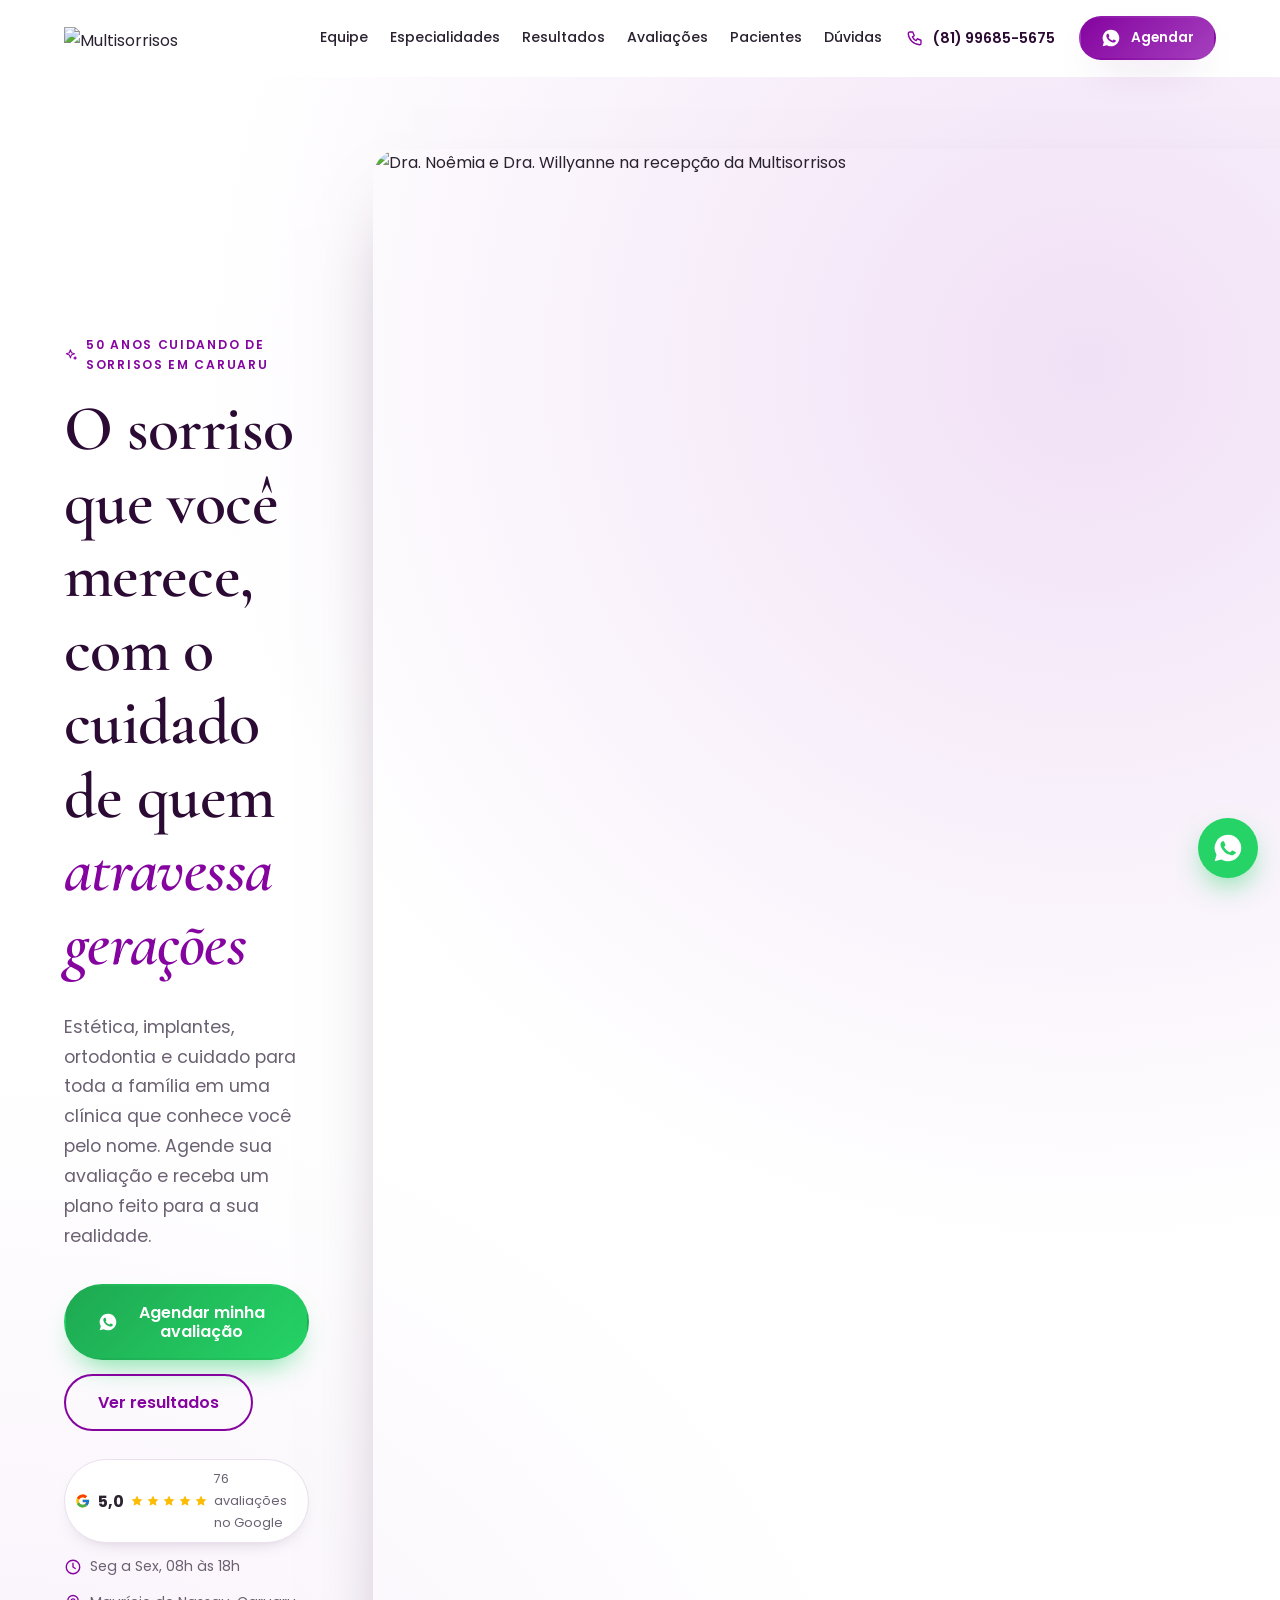
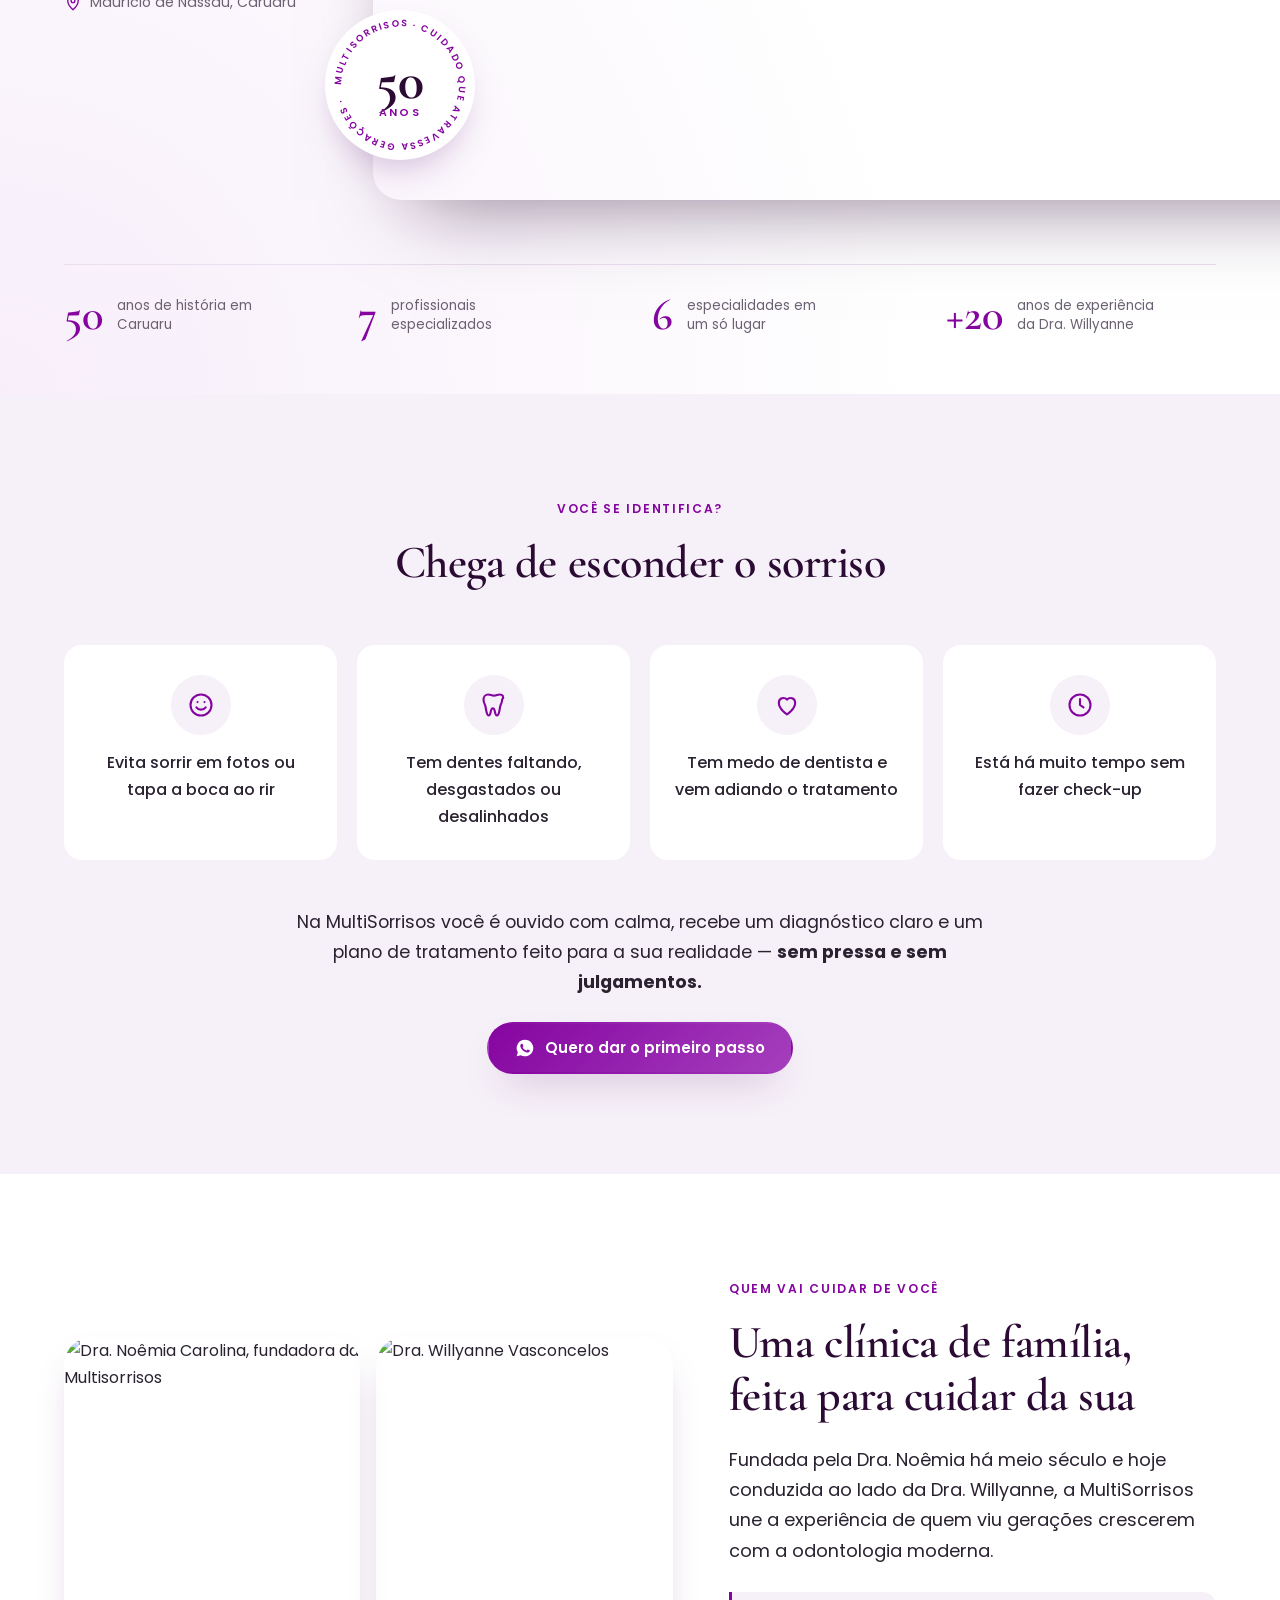
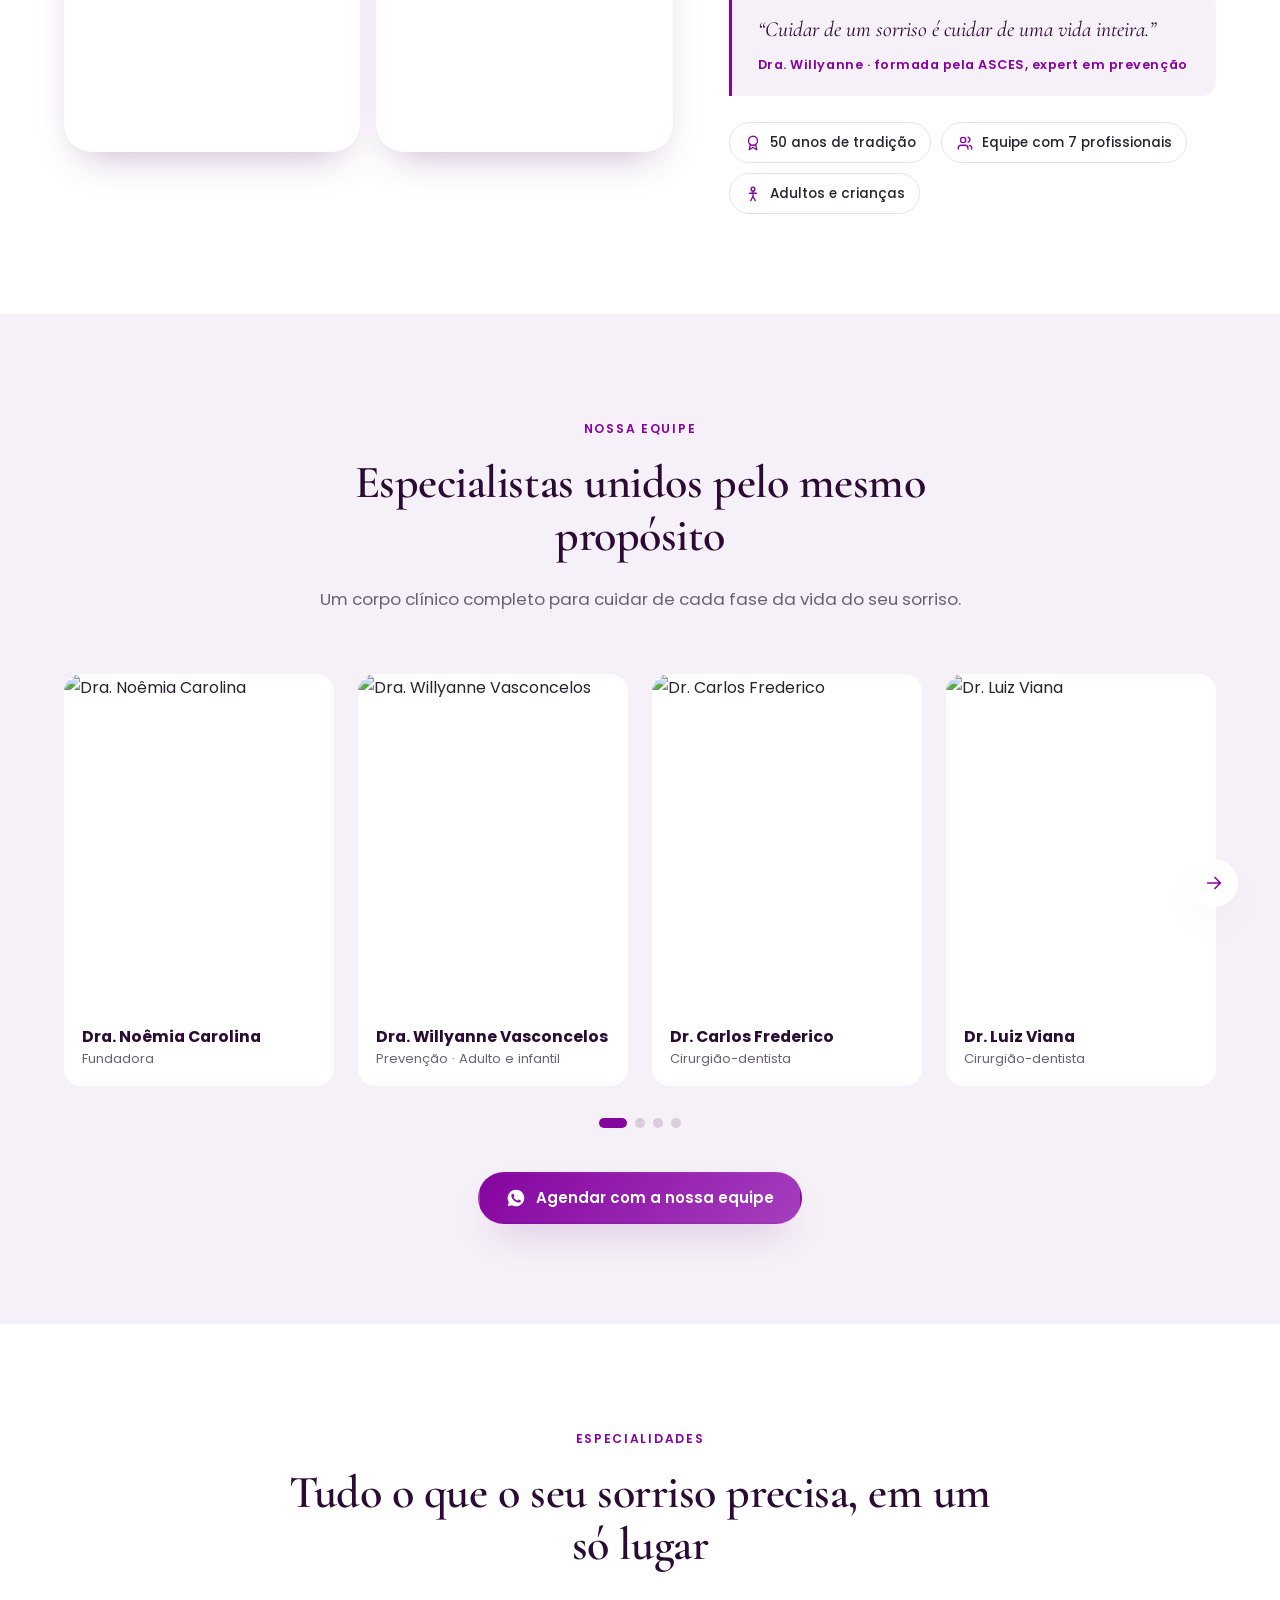
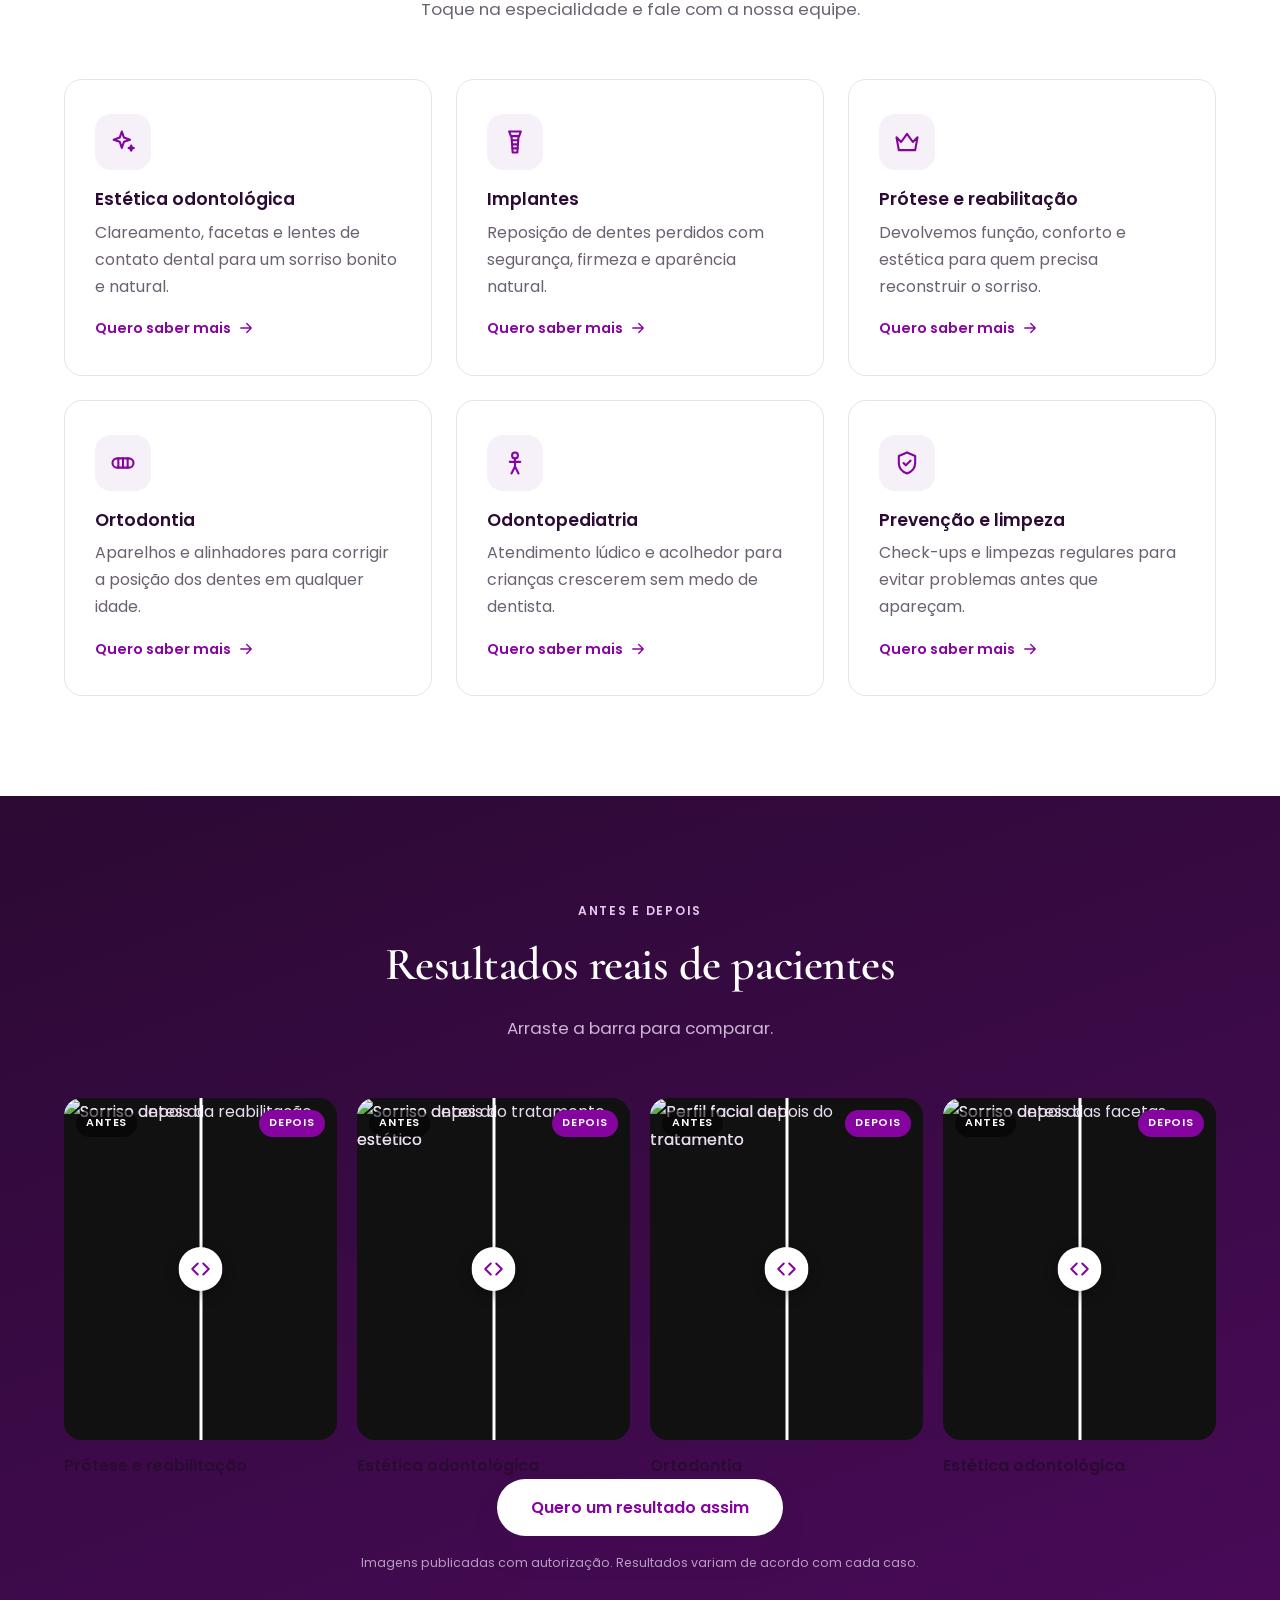
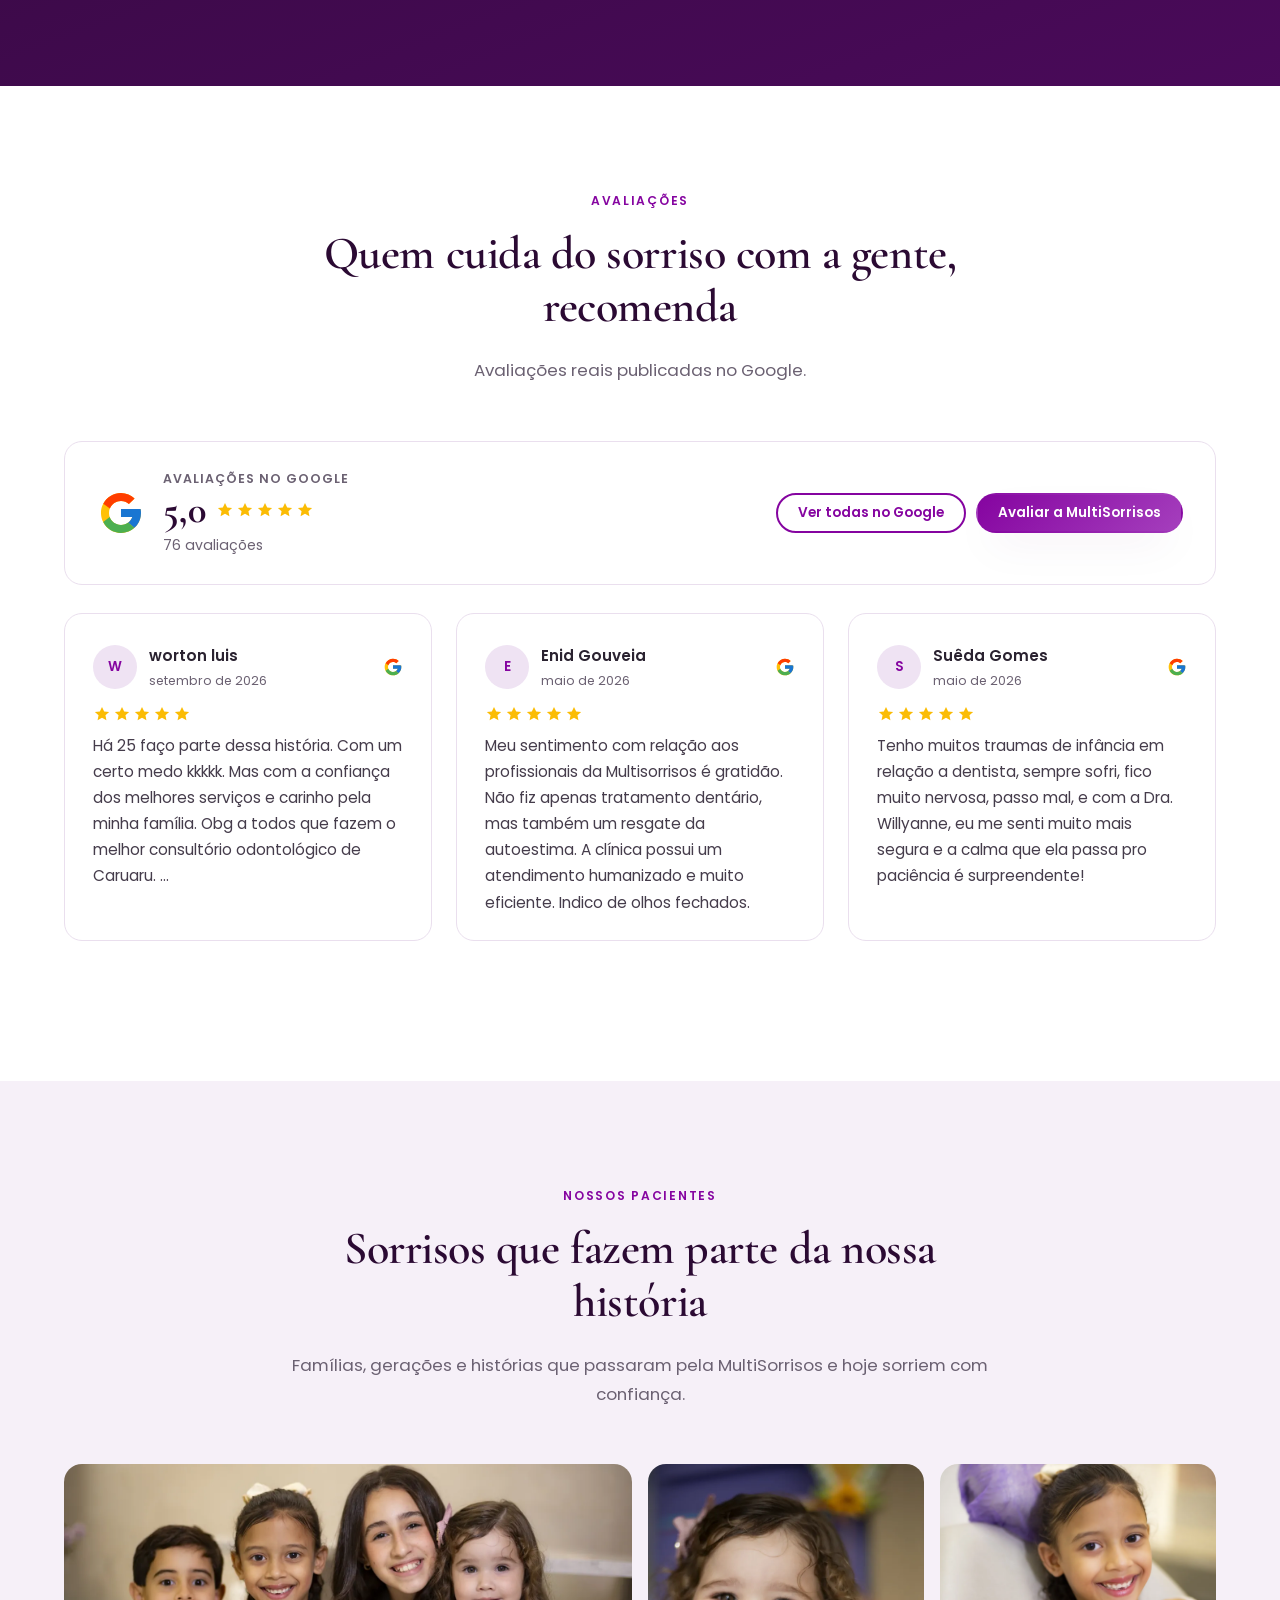
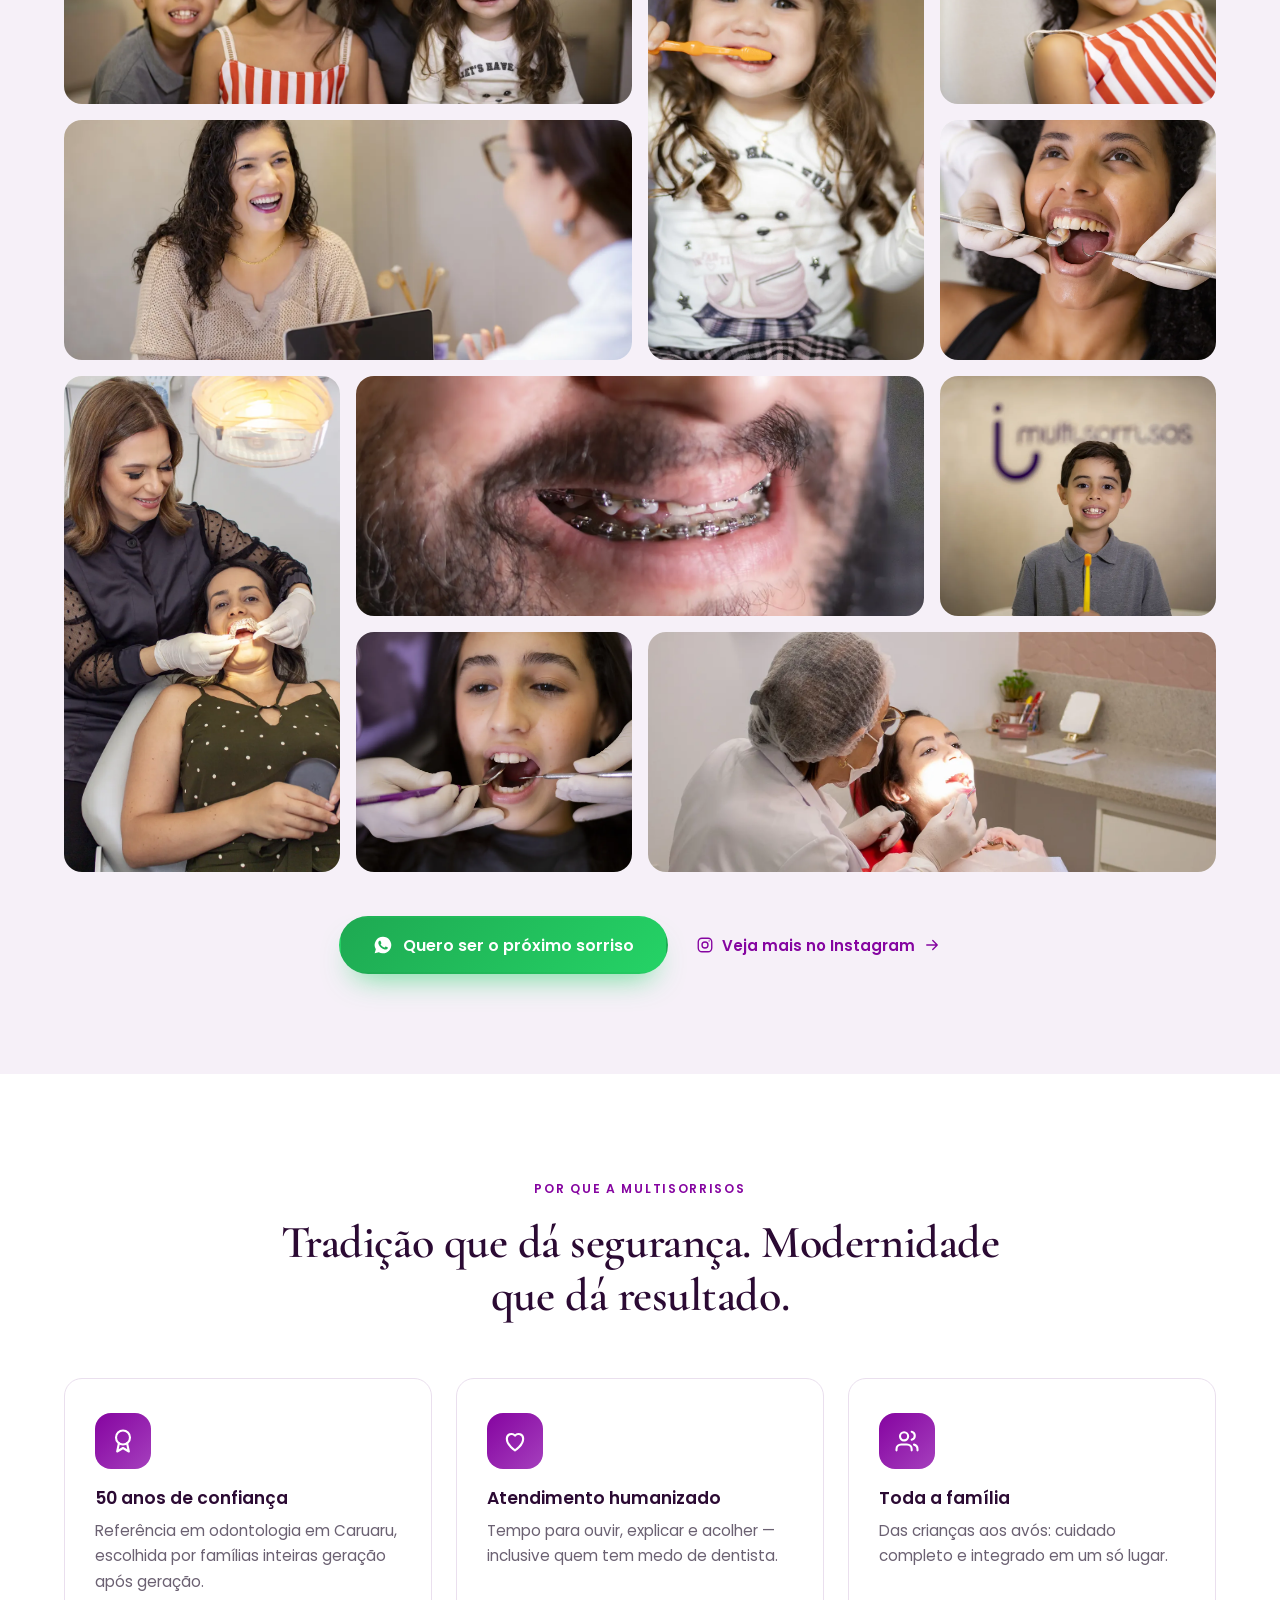
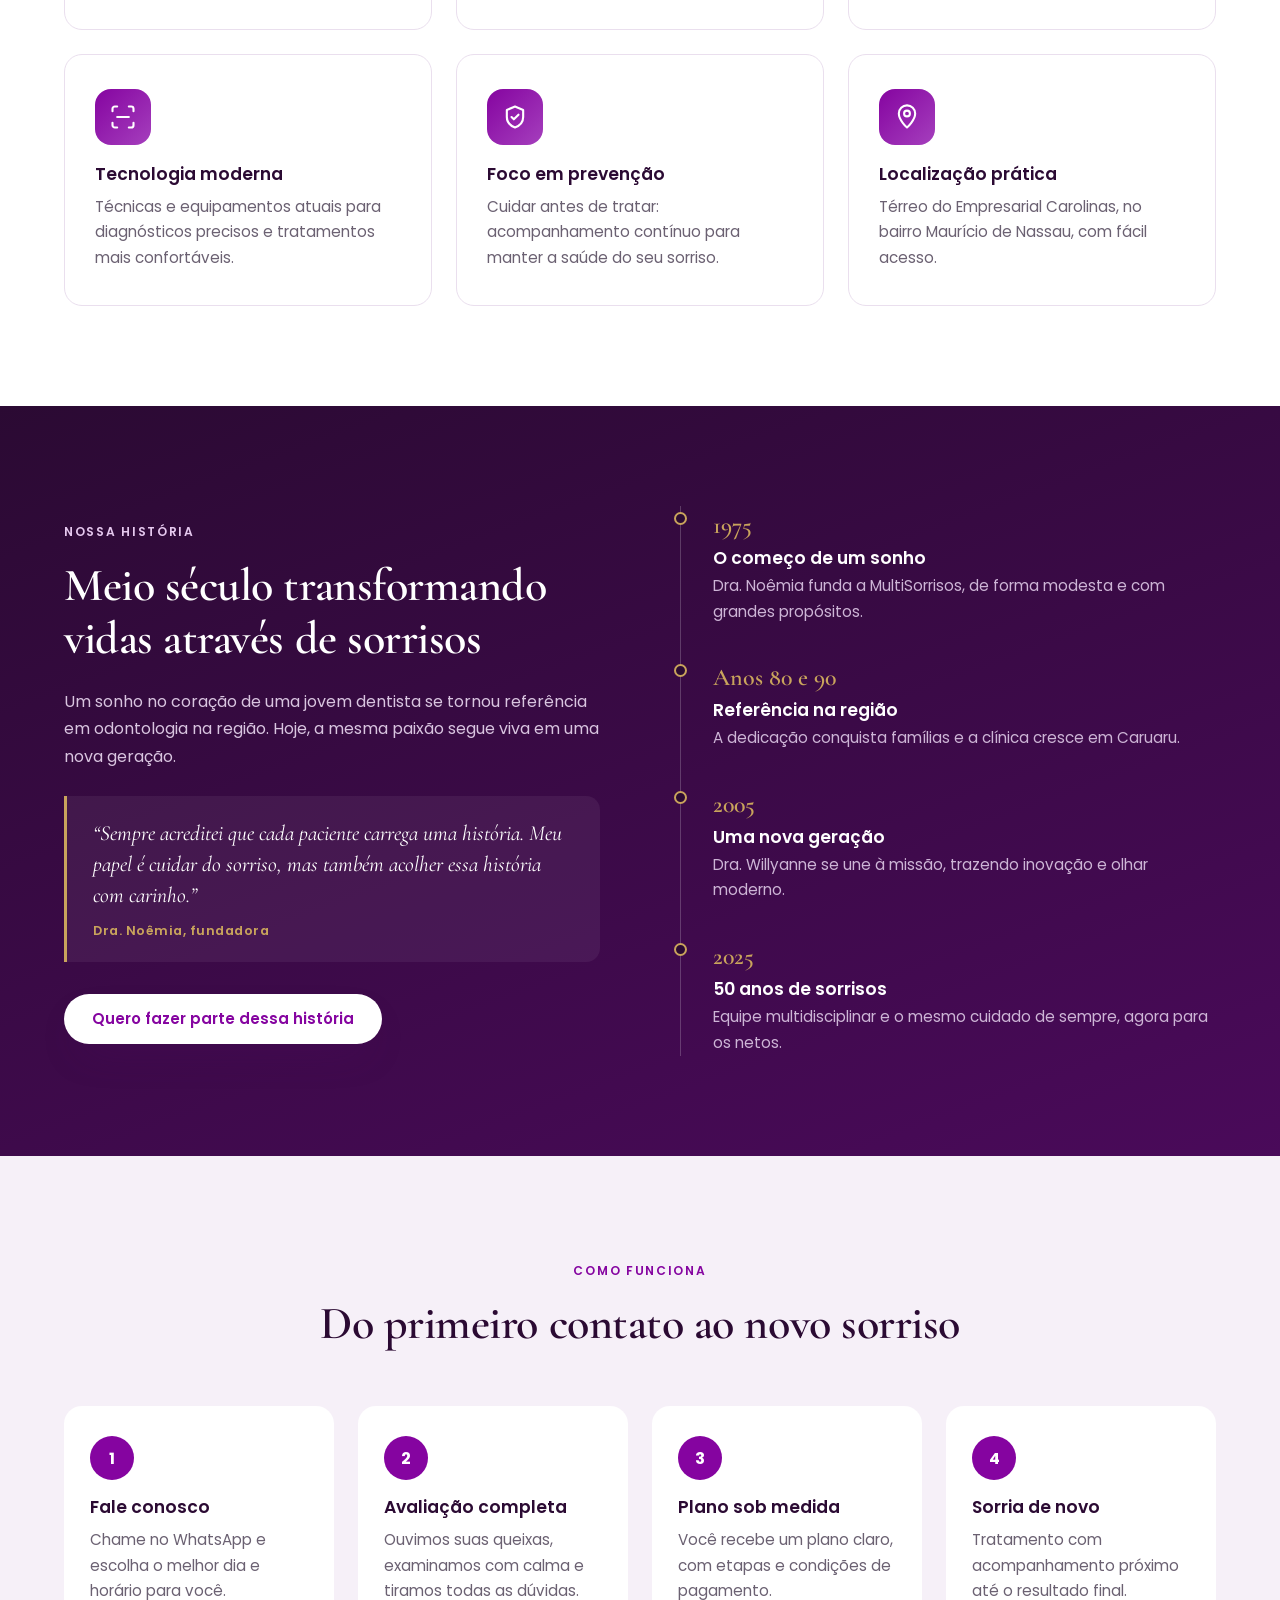
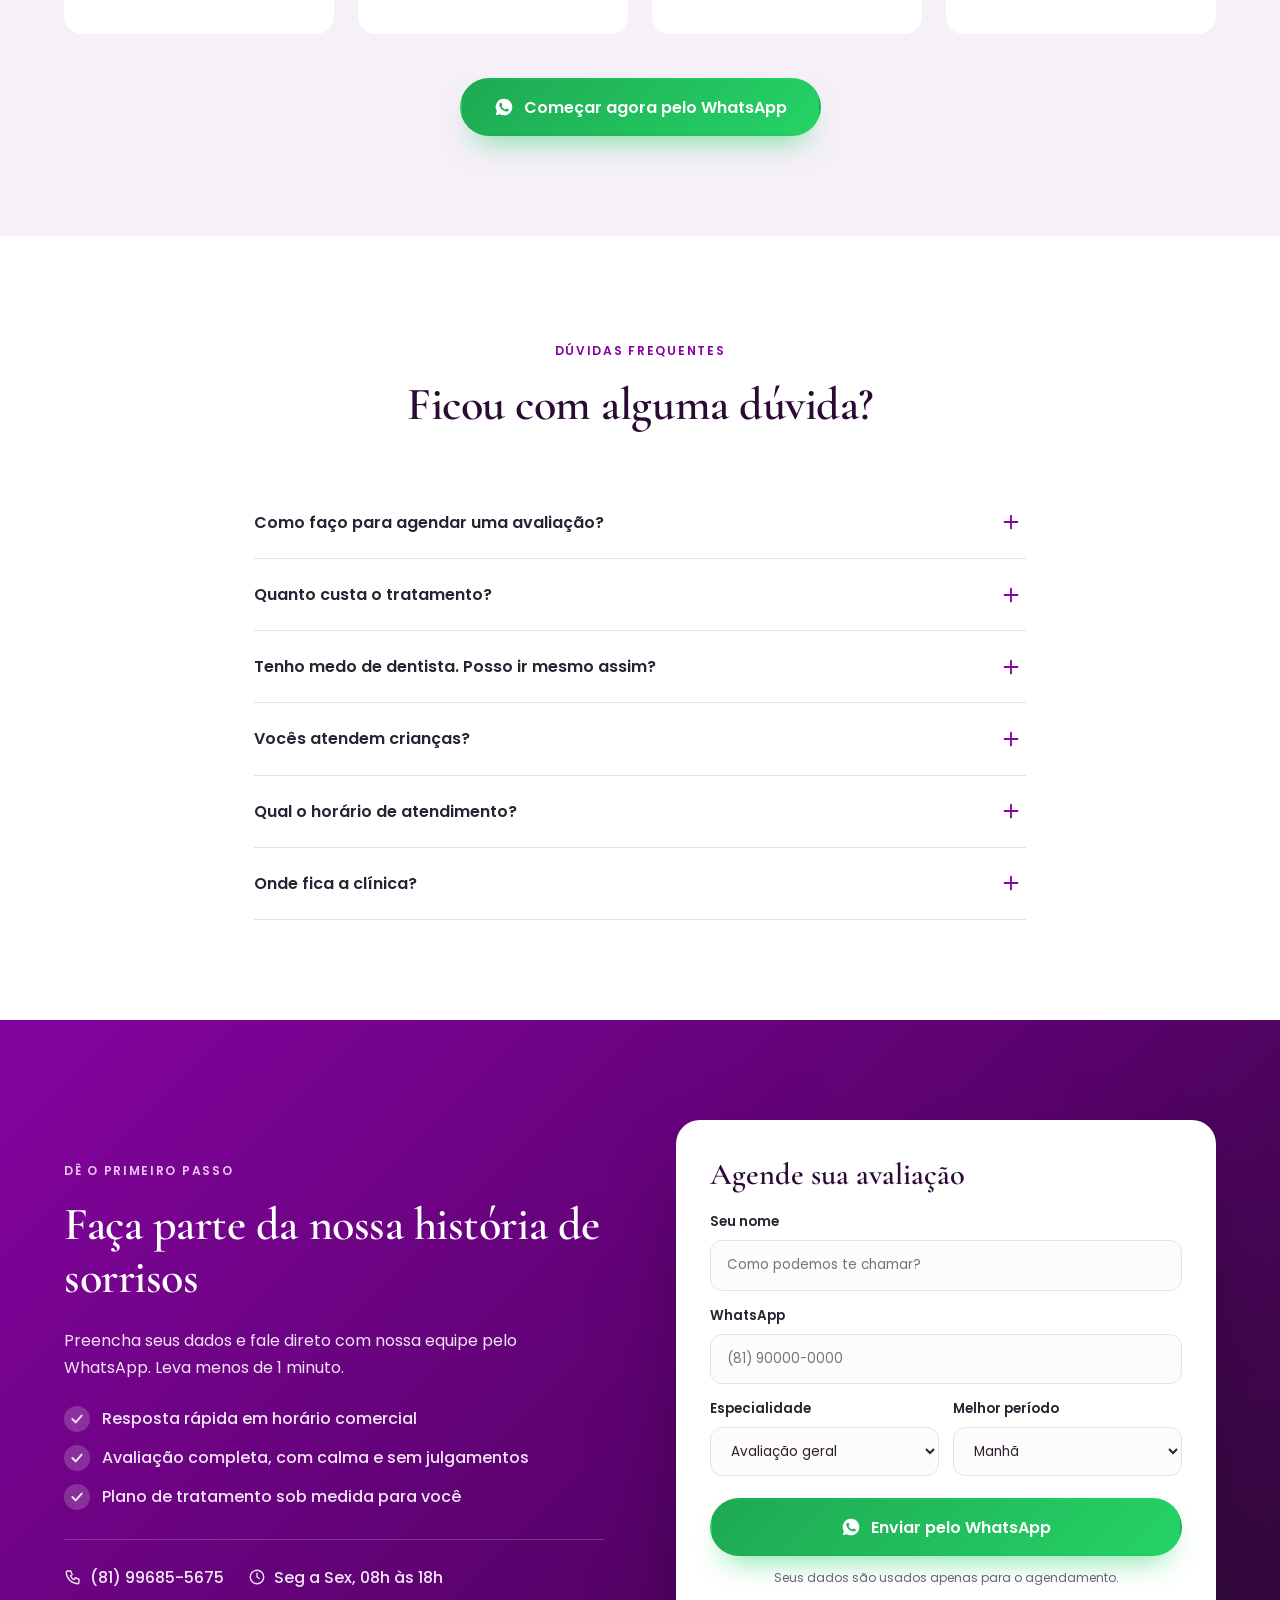
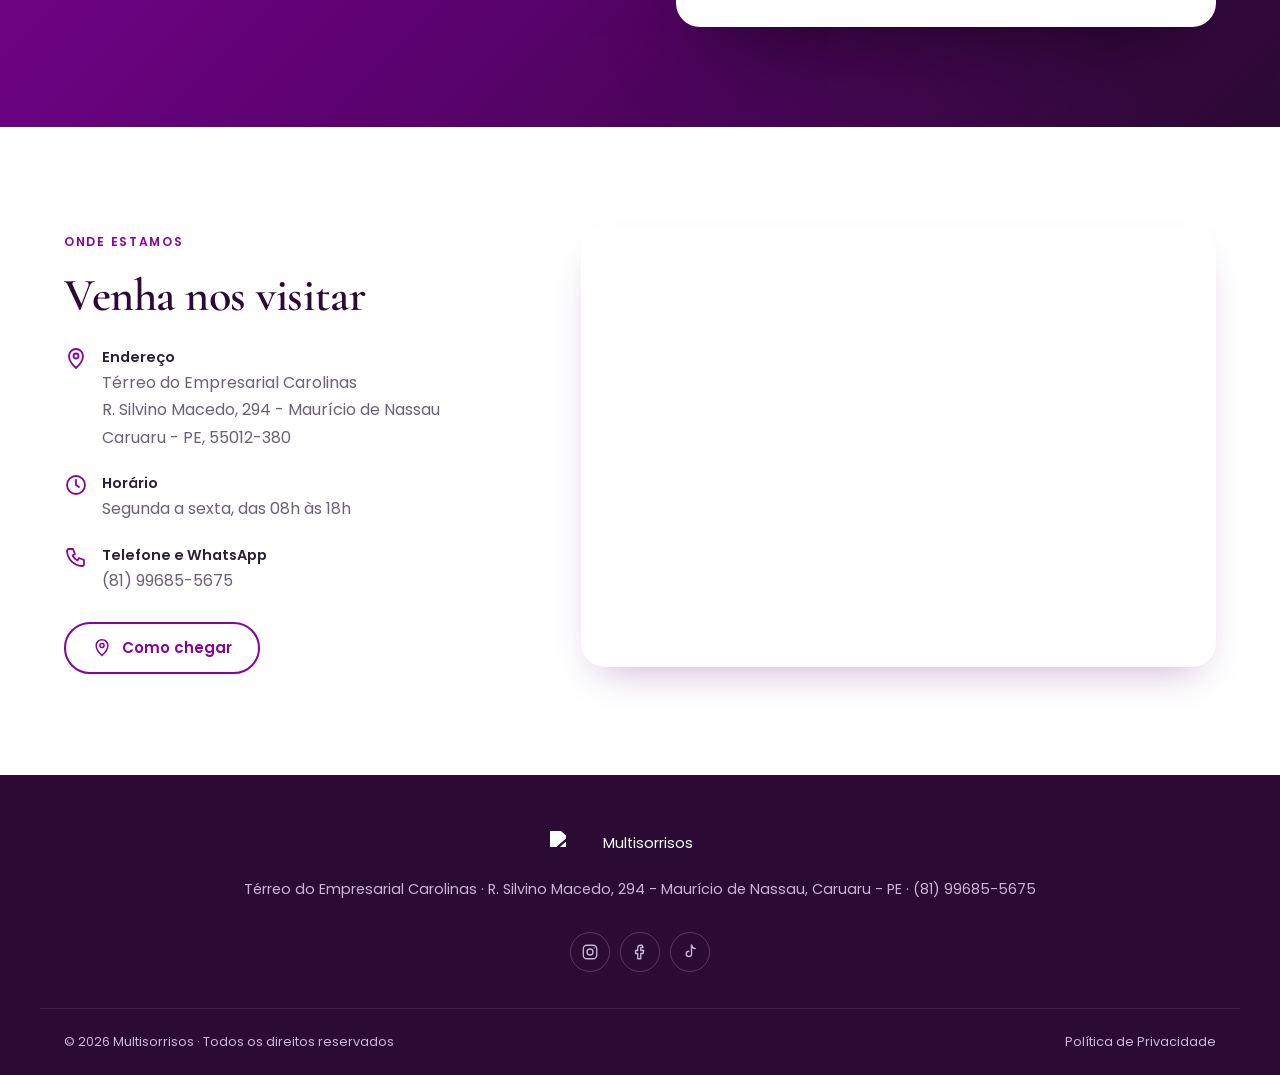
==== index.html @ 1811c620 "Landing page de conversão da Multisorrisos Página única focada em agendamento pelo WhatsApp: topo co" ====
<!DOCTYPE html>
<html lang="pt-BR">
<head>
  <meta charset="UTF-8">
  <meta name="viewport" content="width=device-width, initial-scale=1">
  <title>Dentista em Caruaru há 50 anos | Agende sua Avaliação | Multisorrisos</title>
  <meta name="description" content="Clínica odontológica em Caruaru há 50 anos. Estética, implantes, ortodontia, odontopediatria e prevenção com atendimento humanizado. Agende sua avaliação pelo WhatsApp.">
  <meta property="og:locale" content="pt_BR">
  <meta property="og:site_name" content="Multisorrisos Caruaru">
  <meta property="og:type" content="website">
  <meta property="og:title" content="Dentista em Caruaru há 50 anos | Agende sua Avaliação | Multisorrisos">
  <meta property="og:description" content="Clínica odontológica em Caruaru há 50 anos. Estética, implantes, ortodontia, odontopediatria e prevenção com atendimento humanizado. Agende sua avaliação pelo WhatsApp.">
  <meta property="og:image" content="https://multisorrisoscaruaru.com.br/wp-content/uploads/2025/12/Multisorrisos025-1536x1024.jpg">
  <meta name="twitter:card" content="summary_large_image">
  <meta name="theme-color" content="#8504A0">
  <link rel="icon" href="data:image/svg+xml,%3Csvg xmlns='http://www.w3.org/2000/svg' viewBox='0 0 32 32'%3E%3Crect width='32' height='32' rx='8' fill='%238504A0'/%3E%3Ctext x='16' y='22' text-anchor='middle' font-family='Georgia' font-size='16' font-weight='700' fill='white'%3E50%3C/text%3E%3C/svg%3E">
  <!-- RASTREAMENTO: cole aqui o Google Tag Manager, Google Ads e/ou Pixel da Meta.
       O script.js já envia os eventos "whatsapp_click", "phone_click" e "generate_lead"
       para dataLayer (GTM/GA4), gtag (Google Ads) e fbq (Meta: Contact / Lead). -->
  <link rel="preconnect" href="https://fonts.googleapis.com">
  <link rel="preconnect" href="https://fonts.gstatic.com" crossorigin>
  <link href="https://fonts.googleapis.com/css2?family=Cormorant+Garamond:ital,wght@0,500;0,600;0,700;1,500;1,600&family=Poppins:wght@300;400;500;600;700&display=swap" rel="stylesheet">
  <link rel="stylesheet" href="styles.css">
  <script type="application/ld+json">
  {
    "@context": "https://schema.org",
    "@type": "Dentist",
    "name": "Multisorrisos",
    "logo": "https://multisorrisoscaruaru.com.br/wp-content/uploads/2025/09/logo-colorida-1-1-1536x193.png",
    "image": "https://multisorrisoscaruaru.com.br/wp-content/uploads/2025/12/Multisorrisos025-1536x1024.jpg",
    "telephone": "+55 81 99685-5675",
    "address": {
      "@type": "PostalAddress",
      "streetAddress": "R. Silvino Macedo, 294 - Térreo do Empresarial Carolinas",
      "addressLocality": "Caruaru",
      "addressRegion": "PE",
      "postalCode": "55012-380",
      "addressCountry": "BR"
    },
    "openingHoursSpecification": [{
      "@type": "OpeningHoursSpecification",
      "dayOfWeek": ["Monday", "Tuesday", "Wednesday", "Thursday", "Friday"],
      "opens": "08:00",
      "closes": "18:00"
    }],
    "sameAs": ["https://www.instagram.com/multisorrisos.caruaru/", "https://www.facebook.com/multisorrisos", "https://www.tiktok.com/@multisorrisos"]
  }
  </script>
</head>
<body>

<a class="skip" href="#conteudo">Pular para o conteúdo</a>

<header class="header">
  <div class="container header__inner">
    <a href="#topo" class="logo" aria-label="Multisorrisos - voltar ao topo">
      <img src="https://multisorrisoscaruaru.com.br/wp-content/uploads/2025/09/logo-colorida-1-1-1536x193.png" alt="Multisorrisos" width="180" height="23">
    </a>
    <nav class="nav" aria-label="Seções da página">
      <a href="#equipe">Equipe</a>
      <a href="#especialidades">Especialidades</a>
      <a href="#resultados">Resultados</a>
      <a href="#avaliacoes">Avaliações</a>
      <a href="#pacientes">Pacientes</a>
      <a href="#duvidas">Dúvidas</a>
    </nav>
    <a href="tel:+5581996855675" class="header__phone" data-track="phone_click"><svg class="icon icon--sm" viewBox="0 0 24 24" fill="none" stroke="currentColor" stroke-width="1.8" stroke-linecap="round" stroke-linejoin="round" aria-hidden="true"><path d="M5 4h4l2 5-2.5 1.5a11 11 0 0 0 5 5L15 13l5 2v4a2 2 0 0 1-2 2A16 16 0 0 1 3 6a2 2 0 0 1 2-2Z"/></svg>(81) 99685-5675</a>
    <a href="#" class="btn btn--sm header__cta" data-wa="Olá, vim através do site e gostaria de agendar uma avaliação!"><svg class="icon" viewBox="0 0 24 24" fill="currentColor" stroke="none" stroke-width="1.8" stroke-linecap="round" stroke-linejoin="round" aria-hidden="true"><path d="M12 2a10 10 0 0 0-8.6 15.1L2 22l5-1.3A10 10 0 1 0 12 2Zm5.3 14.2c-.2.6-1.3 1.2-1.8 1.2-.5.1-1 .2-3.3-.7-2.8-1.1-4.6-4-4.7-4.2-.1-.2-1.1-1.5-1.1-2.9s.7-2.1 1-2.3c.2-.3.5-.3.7-.3h.5c.2 0 .4 0 .6.5l.8 2c.1.2.1.4 0 .5l-.3.5-.4.4c-.1.2-.3.3-.1.6.2.3.8 1.3 1.7 2.1 1.2 1 2.1 1.3 2.4 1.5.3.1.5.1.6-.1l.9-1c.2-.3.4-.2.6-.1l1.9.9c.3.1.5.2.5.3.1.2.1.7-.1 1.3Z"/></svg>Agendar</a>
  </div>
</header>


<main id="conteudo">
<!-- HERO -->
<section class="hero" id="topo">
  <div class="container hero__grid">
    <div class="hero__content reveal">
      <span class="eyebrow"><svg class="icon icon--xs" viewBox="0 0 24 24" fill="none" stroke="currentColor" stroke-width="1.8" stroke-linecap="round" stroke-linejoin="round" aria-hidden="true"><path d="M11 3l1.8 5.2L18 10l-5.2 1.8L11 17l-1.8-5.2L4 10l5.2-1.8Z"/><path d="M19 15l.6 1.6 1.6.6-1.6.6-.6 1.6-.6-1.6-1.6-.6 1.6-.6Z"/></svg>50 anos cuidando de sorrisos em Caruaru</span>
      <h1>O sorriso que você merece, com o cuidado de quem <em>atravessa gerações</em></h1>
      <p class="hero__lead">Estética, implantes, ortodontia e cuidado para toda a família em uma clínica que conhece você pelo nome. Agende sua avaliação e receba um plano feito para a sua realidade.</p>
      <div class="hero__actions">
        <a href="#" class="btn btn--wa btn--lg" data-wa="Olá, vim através do site e gostaria de agendar minha avaliação!"><svg class="icon" viewBox="0 0 24 24" fill="currentColor" stroke="none" stroke-width="1.8" stroke-linecap="round" stroke-linejoin="round" aria-hidden="true"><path d="M12 2a10 10 0 0 0-8.6 15.1L2 22l5-1.3A10 10 0 1 0 12 2Zm5.3 14.2c-.2.6-1.3 1.2-1.8 1.2-.5.1-1 .2-3.3-.7-2.8-1.1-4.6-4-4.7-4.2-.1-.2-1.1-1.5-1.1-2.9s.7-2.1 1-2.3c.2-.3.5-.3.7-.3h.5c.2 0 .4 0 .6.5l.8 2c.1.2.1.4 0 .5l-.3.5-.4.4c-.1.2-.3.3-.1.6.2.3.8 1.3 1.7 2.1 1.2 1 2.1 1.3 2.4 1.5.3.1.5.1.6-.1l.9-1c.2-.3.4-.2.6-.1l1.9.9c.3.1.5.2.5.3.1.2.1.7-.1 1.3Z"/></svg>Agendar minha avaliação</a>
        <a href="#resultados" class="btn btn--ghost btn--lg">Ver resultados</a>
      </div>
      <ul class="hero__proof">
        <li class="gbadge"><svg class="gbadge__g" viewBox="0 0 48 48" aria-hidden="true"><path fill="#FFC107" d="M43.6 20.1H42V20H24v8h11.3C33.7 32.7 29.2 36 24 36c-6.6 0-12-5.4-12-12s5.4-12 12-12c3.1 0 5.8 1.2 7.9 3.1l5.7-5.7C34 6.1 29.3 4 24 4 13 4 4 13 4 24s9 20 20 20 20-9 20-20c0-1.3-.1-2.6-.4-3.9Z"/><path fill="#FF3D00" d="m6.3 14.7 6.6 4.8C14.7 15.1 19 12 24 12c3.1 0 5.8 1.2 7.9 3.1l5.7-5.7C34 6.1 29.3 4 24 4 16.3 4 9.7 8.3 6.3 14.7Z"/><path fill="#4CAF50" d="M24 44c5.2 0 9.9-2 13.4-5.2l-6.2-5.2C29.2 35.1 26.7 36 24 36c-5.2 0-9.6-3.3-11.3-7.9l-6.5 5C9.5 39.6 16.2 44 24 44Z"/><path fill="#1976D2" d="M43.6 20.1H42V20H24v8h11.3c-.8 2.2-2.2 4.2-4.1 5.6l6.2 5.2C37 39.2 44 34 44 24c0-1.3-.1-2.6-.4-3.9Z"/></svg><span><strong>5,0</strong> <span class="stars" role="img" aria-label="Nota 5 de 5"><svg viewBox="0 0 24 24" fill="currentColor"><path d="M12 2.5l2.9 6 6.6.8-4.9 4.5 1.3 6.5L12 17.1l-5.9 3.2 1.3-6.5L2.5 9.3l6.6-.8Z"/></svg><svg viewBox="0 0 24 24" fill="currentColor"><path d="M12 2.5l2.9 6 6.6.8-4.9 4.5 1.3 6.5L12 17.1l-5.9 3.2 1.3-6.5L2.5 9.3l6.6-.8Z"/></svg><svg viewBox="0 0 24 24" fill="currentColor"><path d="M12 2.5l2.9 6 6.6.8-4.9 4.5 1.3 6.5L12 17.1l-5.9 3.2 1.3-6.5L2.5 9.3l6.6-.8Z"/></svg><svg viewBox="0 0 24 24" fill="currentColor"><path d="M12 2.5l2.9 6 6.6.8-4.9 4.5 1.3 6.5L12 17.1l-5.9 3.2 1.3-6.5L2.5 9.3l6.6-.8Z"/></svg><svg viewBox="0 0 24 24" fill="currentColor"><path d="M12 2.5l2.9 6 6.6.8-4.9 4.5 1.3 6.5L12 17.1l-5.9 3.2 1.3-6.5L2.5 9.3l6.6-.8Z"/></svg></span><small>76 avaliações no Google</small></span></li>
        <li><svg class="icon icon--sm" viewBox="0 0 24 24" fill="none" stroke="currentColor" stroke-width="1.8" stroke-linecap="round" stroke-linejoin="round" aria-hidden="true"><circle cx="12" cy="12" r="9"/><path d="M12 7v5l3 2"/></svg>Seg a Sex, 08h às 18h</li>
        <li><svg class="icon icon--sm" viewBox="0 0 24 24" fill="none" stroke="currentColor" stroke-width="1.8" stroke-linecap="round" stroke-linejoin="round" aria-hidden="true"><path d="M12 21s-7-6.2-7-12a7 7 0 0 1 14 0c0 5.8-7 12-7 12Z"/><circle cx="12" cy="9" r="2.5"/></svg>Maurício de Nassau, Caruaru</li>
      </ul>
    </div>
    <div class="hero__media reveal">
      <img src="https://multisorrisoscaruaru.com.br/wp-content/uploads/2025/12/Multisorrisos025-1536x1024.jpg" alt="Dra. Noêmia e Dra. Willyanne na recepção da Multisorrisos" width="1536" height="1024" fetchpriority="high">
      <div class="seal" aria-hidden="true">
        <svg viewBox="0 0 200 200">
          <defs><path id="seal-circle" d="M100,100 m-78,0 a78,78 0 1,1 156,0 a78,78 0 1,1 -156,0"/></defs>
          <text><textPath href="#seal-circle">MULTISORRISOS · CUIDADO QUE ATRAVESSA GERAÇÕES ·</textPath></text>
        </svg>
        <span class="seal__num">50</span>
        <span class="seal__txt">anos</span>
      </div>
    </div>
  </div>
  <div class="container">
    <ul class="hero__stats reveal">
      <li><strong>50</strong><span>anos de história em Caruaru</span></li>
      <li><strong>7</strong><span>profissionais especializados</span></li>
      <li><strong>6</strong><span>especialidades em um só lugar</span></li>
      <li><strong>+20</strong><span>anos de experiência da Dra. Willyanne</span></li>
    </ul>
  </div>
</section>

<!-- DORES -->
<section class="section section--soft">
  <div class="container">
    <div class="section__head reveal">
      <span class="eyebrow">Você se identifica?</span>
      <h2>Chega de esconder o sorriso</h2>
    </div>
    <div class="pains">
      <div class="pain reveal"><span class="pain__icon"><svg class="icon" viewBox="0 0 24 24" fill="none" stroke="currentColor" stroke-width="1.8" stroke-linecap="round" stroke-linejoin="round" aria-hidden="true"><circle cx="12" cy="12" r="9"/><path d="M8 14s1.5 2 4 2 4-2 4-2"/><path d="M9 9.5h.01M15 9.5h.01"/></svg></span><p>Evita sorrir em fotos ou tapa a boca ao rir</p></div>
      <div class="pain reveal"><span class="pain__icon"><svg class="icon" viewBox="0 0 24 24" fill="none" stroke="currentColor" stroke-width="1.8" stroke-linecap="round" stroke-linejoin="round" aria-hidden="true"><path d="M7 3c-2.2 0-4 1.8-4 4.3 0 2 .7 3.3 1.3 4.7.6 1.5.7 3.4 1.2 5.6.4 1.9 1 3.4 2 3.4 1.3 0 1.4-2 1.9-4 .3-1.3.8-2.2 1.6-2.2s1.3.9 1.6 2.2c.5 2 .6 4 1.9 4 1 0 1.6-1.5 2-3.4.5-2.2.6-4.1 1.2-5.6.6-1.4 1.3-2.7 1.3-4.7C21 4.8 19.2 3 17 3c-1.9 0-3 1-5 1S8.9 3 7 3Z"/></svg></span><p>Tem dentes faltando, desgastados ou desalinhados</p></div>
      <div class="pain reveal"><span class="pain__icon"><svg class="icon" viewBox="0 0 24 24" fill="none" stroke="currentColor" stroke-width="1.8" stroke-linecap="round" stroke-linejoin="round" aria-hidden="true"><path d="M12 20s-7-4.4-7-10a4 4 0 0 1 7-2.6A4 4 0 0 1 19 10c0 5.6-7 10-7 10Z"/></svg></span><p>Tem medo de dentista e vem adiando o tratamento</p></div>
      <div class="pain reveal"><span class="pain__icon"><svg class="icon" viewBox="0 0 24 24" fill="none" stroke="currentColor" stroke-width="1.8" stroke-linecap="round" stroke-linejoin="round" aria-hidden="true"><circle cx="12" cy="12" r="9"/><path d="M12 7v5l3 2"/></svg></span><p>Está há muito tempo sem fazer check-up</p></div>
    </div>
    <div class="pains__answer reveal">
      <p>Na MultiSorrisos você é ouvido com calma, recebe um diagnóstico claro e um plano de tratamento feito para a sua realidade — <strong>sem pressa e sem julgamentos.</strong></p>
      <a href="#" class="btn" data-wa="Olá! Quero dar o primeiro passo e agendar uma avaliação."><svg class="icon" viewBox="0 0 24 24" fill="currentColor" stroke="none" stroke-width="1.8" stroke-linecap="round" stroke-linejoin="round" aria-hidden="true"><path d="M12 2a10 10 0 0 0-8.6 15.1L2 22l5-1.3A10 10 0 1 0 12 2Zm5.3 14.2c-.2.6-1.3 1.2-1.8 1.2-.5.1-1 .2-3.3-.7-2.8-1.1-4.6-4-4.7-4.2-.1-.2-1.1-1.5-1.1-2.9s.7-2.1 1-2.3c.2-.3.5-.3.7-.3h.5c.2 0 .4 0 .6.5l.8 2c.1.2.1.4 0 .5l-.3.5-.4.4c-.1.2-.3.3-.1.6.2.3.8 1.3 1.7 2.1 1.2 1 2.1 1.3 2.4 1.5.3.1.5.1.6-.1l.9-1c.2-.3.4-.2.6-.1l1.9.9c.3.1.5.2.5.3.1.2.1.7-.1 1.3Z"/></svg>Quero dar o primeiro passo</a>
    </div>
  </div>
</section>

<!-- QUEM VAI CUIDAR DE VOCÊ -->
<section class="section">
  <div class="container split split--duo">
    <div class="split__media split__media--duo reveal">
      <img src="https://multisorrisoscaruaru.com.br/wp-content/uploads/2025/12/6-2.png" alt="Dra. Noêmia Carolina, fundadora da Multisorrisos" loading="lazy" class="split__img">
      <img src="https://multisorrisoscaruaru.com.br/wp-content/uploads/2025/12/5-3.png" alt="Dra. Willyanne Vasconcelos" loading="lazy" class="split__img">
    </div>
    <div class="split__content reveal">
      <span class="eyebrow">Quem vai cuidar de você</span>
      <h2>Uma clínica de família, feita para cuidar da sua</h2>
      <p class="lead">Fundada pela Dra. Noêmia há meio século e hoje conduzida ao lado da Dra. Willyanne, a MultiSorrisos une a experiência de quem viu gerações crescerem com a odontologia moderna.</p>
      <blockquote class="quote">
        “Cuidar de um sorriso é cuidar de uma vida inteira.”
        <cite>Dra. Willyanne · formada pela ASCES, expert em prevenção</cite>
      </blockquote>
      <ul class="facts">
        <li><svg class="icon icon--sm" viewBox="0 0 24 24" fill="none" stroke="currentColor" stroke-width="1.8" stroke-linecap="round" stroke-linejoin="round" aria-hidden="true"><circle cx="12" cy="9" r="6"/><path d="m8.5 14-1.5 7 5-3 5 3-1.5-7"/></svg>50 anos de tradição</li>
        <li><svg class="icon icon--sm" viewBox="0 0 24 24" fill="none" stroke="currentColor" stroke-width="1.8" stroke-linecap="round" stroke-linejoin="round" aria-hidden="true"><path d="M16 20v-1a4 4 0 0 0-4-4H7a4 4 0 0 0-4 4v1"/><circle cx="9.5" cy="8" r="3.5"/><path d="M21 20v-1a4 4 0 0 0-3-3.9M16 4.1a3.5 3.5 0 0 1 0 6.8"/></svg>Equipe com 7 profissionais</li>
        <li><svg class="icon icon--sm" viewBox="0 0 24 24" fill="none" stroke="currentColor" stroke-width="1.8" stroke-linecap="round" stroke-linejoin="round" aria-hidden="true"><circle cx="12" cy="5.5" r="2.5"/><path d="M12 8v7M7.5 11h9M9 21l3-6 3 6"/></svg>Adultos e crianças</li>
      </ul>
    </div>
  </div>
</section>

<!-- EQUIPE -->
<section class="section section--soft" id="equipe">
  <div class="container">
    <div class="section__head reveal">
      <span class="eyebrow">Nossa equipe</span>
      <h2>Especialistas unidos pelo mesmo propósito</h2>
      <p>Um corpo clínico completo para cuidar de cada fase da vida do seu sorriso.</p>
    </div>
    <!-- CONFIRMAR: especialidade e CRO de cada profissional -->
    <div class="carousel reveal" data-carousel aria-roledescription="carrossel" aria-label="Equipe MultiSorrisos">
      <button class="carousel__btn carousel__btn--prev" type="button" data-carousel-prev aria-label="Profissional anterior"><svg class="icon" viewBox="0 0 24 24" fill="none" stroke="currentColor" stroke-width="1.8" stroke-linecap="round" stroke-linejoin="round" aria-hidden="true"><path d="M5 12h14M13 6l6 6-6 6"/></svg></button>
      <div class="team" data-carousel-track tabindex="0">
        <figure class="member"><img src="https://multisorrisoscaruaru.com.br/wp-content/uploads/2025/12/6-2.png" alt="Dra. Noêmia Carolina" loading="lazy"><figcaption><strong>Dra. Noêmia Carolina</strong><span>Fundadora</span></figcaption></figure>
        <figure class="member"><img src="https://multisorrisoscaruaru.com.br/wp-content/uploads/2025/12/5-3.png" alt="Dra. Willyanne Vasconcelos" loading="lazy"><figcaption><strong>Dra. Willyanne Vasconcelos</strong><span>Prevenção · Adulto e infantil</span></figcaption></figure>
        <figure class="member"><img src="https://multisorrisoscaruaru.com.br/wp-content/uploads/2025/12/1-3.png" alt="Dr. Carlos Frederico" loading="lazy"><figcaption><strong>Dr. Carlos Frederico</strong><span>Cirurgião-dentista</span></figcaption></figure>
        <figure class="member"><img src="https://multisorrisoscaruaru.com.br/wp-content/uploads/2025/12/2-3.png" alt="Dr. Luiz Viana" loading="lazy"><figcaption><strong>Dr. Luiz Viana</strong><span>Cirurgião-dentista</span></figcaption></figure>
        <figure class="member"><img src="https://multisorrisoscaruaru.com.br/wp-content/uploads/2025/12/4-3.png" alt="Dra. Jaydene Lins" loading="lazy"><figcaption><strong>Dra. Jaydene Lins</strong><span>Cirurgiã-dentista</span></figcaption></figure>
        <figure class="member"><img src="assets/equipe/dr-bruno-clerot.webp" alt="Dr. Bruno Clerot" loading="lazy" width="800" height="1200" class="member__img--top"><figcaption><strong>Dr. Bruno Clerot</strong><span>Cirurgião-dentista</span></figcaption></figure>
        <figure class="member"><img src="assets/equipe/dra-iolanda.webp" alt="Dra. Iolanda" loading="lazy" width="800" height="1000"><figcaption><strong>Dra. Iolanda</strong><span>Cirurgiã-dentista · CRO 15030</span></figcaption></figure>
      </div>
      <button class="carousel__btn carousel__btn--next" type="button" data-carousel-next aria-label="Próximo profissional"><svg class="icon" viewBox="0 0 24 24" fill="none" stroke="currentColor" stroke-width="1.8" stroke-linecap="round" stroke-linejoin="round" aria-hidden="true"><path d="M5 12h14M13 6l6 6-6 6"/></svg></button>
      <div class="carousel__dots" data-carousel-dots></div>
    </div>
    <div class="center reveal team__cta">
      <a href="#" class="btn" data-wa="Olá! Conheci a equipe pelo site e gostaria de agendar uma avaliação."><svg class="icon" viewBox="0 0 24 24" fill="currentColor" stroke="none" stroke-width="1.8" stroke-linecap="round" stroke-linejoin="round" aria-hidden="true"><path d="M12 2a10 10 0 0 0-8.6 15.1L2 22l5-1.3A10 10 0 1 0 12 2Zm5.3 14.2c-.2.6-1.3 1.2-1.8 1.2-.5.1-1 .2-3.3-.7-2.8-1.1-4.6-4-4.7-4.2-.1-.2-1.1-1.5-1.1-2.9s.7-2.1 1-2.3c.2-.3.5-.3.7-.3h.5c.2 0 .4 0 .6.5l.8 2c.1.2.1.4 0 .5l-.3.5-.4.4c-.1.2-.3.3-.1.6.2.3.8 1.3 1.7 2.1 1.2 1 2.1 1.3 2.4 1.5.3.1.5.1.6-.1l.9-1c.2-.3.4-.2.6-.1l1.9.9c.3.1.5.2.5.3.1.2.1.7-.1 1.3Z"/></svg>Agendar com a nossa equipe</a>
    </div>
  </div>
</section>

<!-- ESPECIALIDADES -->
<section class="section" id="especialidades">
  <div class="container">
    <div class="section__head reveal">
      <span class="eyebrow">Especialidades</span>
      <h2>Tudo o que o seu sorriso precisa, em um só lugar</h2>
      <p>Toque na especialidade e fale com a nossa equipe.</p>
    </div>
    <div class="cards">
      <a class="card reveal" href="#" data-wa="Olá! Gostaria de saber mais sobre estética odontológica (clareamento, facetas, lentes).">
        <div class="card__icon"><svg class="icon" viewBox="0 0 24 24" fill="none" stroke="currentColor" stroke-width="1.8" stroke-linecap="round" stroke-linejoin="round" aria-hidden="true"><path d="M11 3l1.8 5.2L18 10l-5.2 1.8L11 17l-1.8-5.2L4 10l5.2-1.8Z"/><path d="M19 15l.6 1.6 1.6.6-1.6.6-.6 1.6-.6-1.6-1.6-.6 1.6-.6Z"/></svg></div>
        <h3>Estética odontológica</h3>
        <p>Clareamento, facetas e lentes de contato dental para um sorriso bonito e natural.</p>
        <span class="card__link">Quero saber mais <svg class="icon icon--sm" viewBox="0 0 24 24" fill="none" stroke="currentColor" stroke-width="1.8" stroke-linecap="round" stroke-linejoin="round" aria-hidden="true"><path d="M5 12h14M13 6l6 6-6 6"/></svg></span>
      </a>
      <a class="card reveal" href="#" data-wa="Olá! Gostaria de uma avaliação para implante dentário.">
        <div class="card__icon"><svg class="icon" viewBox="0 0 24 24" fill="none" stroke="currentColor" stroke-width="1.8" stroke-linecap="round" stroke-linejoin="round" aria-hidden="true"><path d="M7 3h10l-1.5 4h-7Z"/><path d="M9 7l1 14h4l1-14"/><path d="M9.3 10.5h5.4M9.5 14h5M9.8 17.5h4.4"/></svg></div>
        <h3>Implantes</h3>
        <p>Reposição de dentes perdidos com segurança, firmeza e aparência natural.</p>
        <span class="card__link">Quero saber mais <svg class="icon icon--sm" viewBox="0 0 24 24" fill="none" stroke="currentColor" stroke-width="1.8" stroke-linecap="round" stroke-linejoin="round" aria-hidden="true"><path d="M5 12h14M13 6l6 6-6 6"/></svg></span>
      </a>
      <a class="card reveal" href="#" data-wa="Olá! Gostaria de saber mais sobre prótese e reabilitação oral.">
        <div class="card__icon"><svg class="icon" viewBox="0 0 24 24" fill="none" stroke="currentColor" stroke-width="1.8" stroke-linecap="round" stroke-linejoin="round" aria-hidden="true"><path d="M3 8l4 4 5-7 5 7 4-4-2 11H5Z"/></svg></div>
        <h3>Prótese e reabilitação</h3>
        <p>Devolvemos função, conforto e estética para quem precisa reconstruir o sorriso.</p>
        <span class="card__link">Quero saber mais <svg class="icon icon--sm" viewBox="0 0 24 24" fill="none" stroke="currentColor" stroke-width="1.8" stroke-linecap="round" stroke-linejoin="round" aria-hidden="true"><path d="M5 12h14M13 6l6 6-6 6"/></svg></span>
      </a>
      <a class="card reveal" href="#" data-wa="Olá! Gostaria de uma avaliação de ortodontia.">
        <div class="card__icon"><svg class="icon" viewBox="0 0 24 24" fill="none" stroke="currentColor" stroke-width="1.8" stroke-linecap="round" stroke-linejoin="round" aria-hidden="true"><rect x="3" y="8" width="18" height="8" rx="4"/><path d="M8 8v8M12 8v8M16 8v8"/></svg></div>
        <h3>Ortodontia</h3>
        <p>Aparelhos e alinhadores para corrigir a posição dos dentes em qualquer idade.</p>
        <span class="card__link">Quero saber mais <svg class="icon icon--sm" viewBox="0 0 24 24" fill="none" stroke="currentColor" stroke-width="1.8" stroke-linecap="round" stroke-linejoin="round" aria-hidden="true"><path d="M5 12h14M13 6l6 6-6 6"/></svg></span>
      </a>
      <a class="card reveal" href="#" data-wa="Olá! Gostaria de agendar uma consulta de odontopediatria para meu filho(a).">
        <div class="card__icon"><svg class="icon" viewBox="0 0 24 24" fill="none" stroke="currentColor" stroke-width="1.8" stroke-linecap="round" stroke-linejoin="round" aria-hidden="true"><circle cx="12" cy="5.5" r="2.5"/><path d="M12 8v7M7.5 11h9M9 21l3-6 3 6"/></svg></div>
        <h3>Odontopediatria</h3>
        <p>Atendimento lúdico e acolhedor para crianças crescerem sem medo de dentista.</p>
        <span class="card__link">Quero saber mais <svg class="icon icon--sm" viewBox="0 0 24 24" fill="none" stroke="currentColor" stroke-width="1.8" stroke-linecap="round" stroke-linejoin="round" aria-hidden="true"><path d="M5 12h14M13 6l6 6-6 6"/></svg></span>
      </a>
      <a class="card reveal" href="#" data-wa="Olá! Gostaria de agendar uma limpeza e check-up.">
        <div class="card__icon"><svg class="icon" viewBox="0 0 24 24" fill="none" stroke="currentColor" stroke-width="1.8" stroke-linecap="round" stroke-linejoin="round" aria-hidden="true"><path d="M12 3 5 6v6c0 4.5 3 7.5 7 9 4-1.5 7-4.5 7-9V6Z"/><path d="m9 12 2 2 4-4"/></svg></div>
        <h3>Prevenção e limpeza</h3>
        <p>Check-ups e limpezas regulares para evitar problemas antes que apareçam.</p>
        <span class="card__link">Quero saber mais <svg class="icon icon--sm" viewBox="0 0 24 24" fill="none" stroke="currentColor" stroke-width="1.8" stroke-linecap="round" stroke-linejoin="round" aria-hidden="true"><path d="M5 12h14M13 6l6 6-6 6"/></svg></span>
      </a>
    </div>
  </div>
</section>

<!-- RESULTADOS -->
<section class="section section--dark" id="resultados">
  <div class="container">
    <div class="section__head reveal">
      <span class="eyebrow eyebrow--light">Antes e depois</span>
      <h2>Resultados reais de pacientes</h2>
      <p>Arraste a barra para comparar.</p>
    </div>
    <div class="ba-grid">
      <figure class="ba-card reveal">
        <div class="ba" data-ba>
          <img src="https://multisorrisoscaruaru.com.br/wp-content/uploads/2025/12/2.png" alt="Sorriso depois da reabilitação" loading="lazy">
          <div class="ba__before"><img src="https://multisorrisoscaruaru.com.br/wp-content/uploads/2025/12/1.png" alt="Sorriso antes da reabilitação" loading="lazy"></div>
          <span class="ba__tag ba__tag--l">Antes</span><span class="ba__tag ba__tag--r">Depois</span>
          <input type="range" min="0" max="100" value="50" aria-label="Comparar antes e depois">
          <div class="ba__handle"></div>
        </div>
        <figcaption>Prótese e reabilitação</figcaption>
      </figure>
      <figure class="ba-card reveal">
        <div class="ba" data-ba>
          <img src="https://multisorrisoscaruaru.com.br/wp-content/uploads/2025/12/4.png" alt="Sorriso depois do tratamento estético" loading="lazy">
          <div class="ba__before"><img src="https://multisorrisoscaruaru.com.br/wp-content/uploads/2025/12/3.png" alt="Sorriso antes do tratamento estético" loading="lazy"></div>
          <span class="ba__tag ba__tag--l">Antes</span><span class="ba__tag ba__tag--r">Depois</span>
          <input type="range" min="0" max="100" value="50" aria-label="Comparar antes e depois">
          <div class="ba__handle"></div>
        </div>
        <figcaption>Estética odontológica</figcaption>
      </figure>
      <figure class="ba-card reveal">
        <div class="ba" data-ba>
          <img src="https://multisorrisoscaruaru.com.br/wp-content/uploads/2025/12/6.png" alt="Perfil facial depois do tratamento" loading="lazy">
          <div class="ba__before"><img src="https://multisorrisoscaruaru.com.br/wp-content/uploads/2025/12/5.png" alt="Perfil facial antes do tratamento" loading="lazy"></div>
          <span class="ba__tag ba__tag--l">Antes</span><span class="ba__tag ba__tag--r">Depois</span>
          <input type="range" min="0" max="100" value="50" aria-label="Comparar antes e depois">
          <div class="ba__handle"></div>
        </div>
        <figcaption>Ortodontia</figcaption>
      </figure>
      <figure class="ba-card reveal">
        <div class="ba" data-ba>
          <img src="https://multisorrisoscaruaru.com.br/wp-content/uploads/2025/12/8.png" alt="Sorriso depois das facetas" loading="lazy">
          <div class="ba__before"><img src="https://multisorrisoscaruaru.com.br/wp-content/uploads/2025/12/7.png" alt="Sorriso antes das facetas" loading="lazy"></div>
          <span class="ba__tag ba__tag--l">Antes</span><span class="ba__tag ba__tag--r">Depois</span>
          <input type="range" min="0" max="100" value="50" aria-label="Comparar antes e depois">
          <div class="ba__handle"></div>
        </div>
        <figcaption>Estética odontológica</figcaption>
      </figure>
    </div>
    <div class="center reveal">
      <a href="#" class="btn btn--light btn--lg" data-wa="Olá! Vi os resultados no site e quero transformar meu sorriso também.">Quero um resultado assim</a>
      <p class="disclaimer">Imagens publicadas com autorização. Resultados variam de acordo com cada caso.</p>
    </div>
  </div>
</section>

<!-- AVALIAÇÕES -->
<section class="section" id="avaliacoes">
  <div class="container">
    <div class="section__head reveal">
      <span class="eyebrow">Avaliações</span>
      <h2>Quem cuida do sorriso com a gente, recomenda</h2>
      <p>Avaliações reais publicadas no Google.</p>
    </div>
    <div class="greviews"><div class="greviews__summary reveal"><div class="greviews__brand"><svg class="greviews__g" viewBox="0 0 48 48" aria-hidden="true"><path fill="#FFC107" d="M43.6 20.1H42V20H24v8h11.3C33.7 32.7 29.2 36 24 36c-6.6 0-12-5.4-12-12s5.4-12 12-12c3.1 0 5.8 1.2 7.9 3.1l5.7-5.7C34 6.1 29.3 4 24 4 13 4 4 13 4 24s9 20 20 20 20-9 20-20c0-1.3-.1-2.6-.4-3.9Z"/><path fill="#FF3D00" d="m6.3 14.7 6.6 4.8C14.7 15.1 19 12 24 12c3.1 0 5.8 1.2 7.9 3.1l5.7-5.7C34 6.1 29.3 4 24 4 16.3 4 9.7 8.3 6.3 14.7Z"/><path fill="#4CAF50" d="M24 44c5.2 0 9.9-2 13.4-5.2l-6.2-5.2C29.2 35.1 26.7 36 24 36c-5.2 0-9.6-3.3-11.3-7.9l-6.5 5C9.5 39.6 16.2 44 24 44Z"/><path fill="#1976D2" d="M43.6 20.1H42V20H24v8h11.3c-.8 2.2-2.2 4.2-4.1 5.6l6.2 5.2C37 39.2 44 34 44 24c0-1.3-.1-2.6-.4-3.9Z"/></svg><div><span class="greviews__label">Avaliações no Google</span><div class="greviews__score"><strong>5,0</strong><span class="stars" role="img" aria-label="Nota 5 de 5"><svg viewBox="0 0 24 24" fill="currentColor"><path d="M12 2.5l2.9 6 6.6.8-4.9 4.5 1.3 6.5L12 17.1l-5.9 3.2 1.3-6.5L2.5 9.3l6.6-.8Z"/></svg><svg viewBox="0 0 24 24" fill="currentColor"><path d="M12 2.5l2.9 6 6.6.8-4.9 4.5 1.3 6.5L12 17.1l-5.9 3.2 1.3-6.5L2.5 9.3l6.6-.8Z"/></svg><svg viewBox="0 0 24 24" fill="currentColor"><path d="M12 2.5l2.9 6 6.6.8-4.9 4.5 1.3 6.5L12 17.1l-5.9 3.2 1.3-6.5L2.5 9.3l6.6-.8Z"/></svg><svg viewBox="0 0 24 24" fill="currentColor"><path d="M12 2.5l2.9 6 6.6.8-4.9 4.5 1.3 6.5L12 17.1l-5.9 3.2 1.3-6.5L2.5 9.3l6.6-.8Z"/></svg><svg viewBox="0 0 24 24" fill="currentColor"><path d="M12 2.5l2.9 6 6.6.8-4.9 4.5 1.3 6.5L12 17.1l-5.9 3.2 1.3-6.5L2.5 9.3l6.6-.8Z"/></svg></span></div><span class="greviews__total">76 avaliações</span></div></div><div class="greviews__actions"><a class="btn btn--ghost btn--sm" href="https://www.google.com/maps?cid=854220733199278396" target="_blank" rel="noopener">Ver todas no Google</a><a class="btn btn--sm" href="https://www.google.com/maps?cid=854220733199278396" target="_blank" rel="noopener">Avaliar a MultiSorrisos</a></div></div><div class="greviews__list"><article class="gcard"><div class="gcard__head"><span class="avatar">W</span><div><span class="gcard__author">worton luis</span><span class="gcard__when">setembro de 2026</span></div><svg class="gcard__g" viewBox="0 0 48 48" aria-hidden="true"><path fill="#FFC107" d="M43.6 20.1H42V20H24v8h11.3C33.7 32.7 29.2 36 24 36c-6.6 0-12-5.4-12-12s5.4-12 12-12c3.1 0 5.8 1.2 7.9 3.1l5.7-5.7C34 6.1 29.3 4 24 4 13 4 4 13 4 24s9 20 20 20 20-9 20-20c0-1.3-.1-2.6-.4-3.9Z"/><path fill="#FF3D00" d="m6.3 14.7 6.6 4.8C14.7 15.1 19 12 24 12c3.1 0 5.8 1.2 7.9 3.1l5.7-5.7C34 6.1 29.3 4 24 4 16.3 4 9.7 8.3 6.3 14.7Z"/><path fill="#4CAF50" d="M24 44c5.2 0 9.9-2 13.4-5.2l-6.2-5.2C29.2 35.1 26.7 36 24 36c-5.2 0-9.6-3.3-11.3-7.9l-6.5 5C9.5 39.6 16.2 44 24 44Z"/><path fill="#1976D2" d="M43.6 20.1H42V20H24v8h11.3c-.8 2.2-2.2 4.2-4.1 5.6l6.2 5.2C37 39.2 44 34 44 24c0-1.3-.1-2.6-.4-3.9Z"/></svg></div><span class="stars" role="img" aria-label="Nota 5 de 5"><svg viewBox="0 0 24 24" fill="currentColor"><path d="M12 2.5l2.9 6 6.6.8-4.9 4.5 1.3 6.5L12 17.1l-5.9 3.2 1.3-6.5L2.5 9.3l6.6-.8Z"/></svg><svg viewBox="0 0 24 24" fill="currentColor"><path d="M12 2.5l2.9 6 6.6.8-4.9 4.5 1.3 6.5L12 17.1l-5.9 3.2 1.3-6.5L2.5 9.3l6.6-.8Z"/></svg><svg viewBox="0 0 24 24" fill="currentColor"><path d="M12 2.5l2.9 6 6.6.8-4.9 4.5 1.3 6.5L12 17.1l-5.9 3.2 1.3-6.5L2.5 9.3l6.6-.8Z"/></svg><svg viewBox="0 0 24 24" fill="currentColor"><path d="M12 2.5l2.9 6 6.6.8-4.9 4.5 1.3 6.5L12 17.1l-5.9 3.2 1.3-6.5L2.5 9.3l6.6-.8Z"/></svg><svg viewBox="0 0 24 24" fill="currentColor"><path d="M12 2.5l2.9 6 6.6.8-4.9 4.5 1.3 6.5L12 17.1l-5.9 3.2 1.3-6.5L2.5 9.3l6.6-.8Z"/></svg></span><p class="gcard__text">Há 25 faço parte dessa história. Com um certo medo kkkkk. Mas com a confiança dos melhores serviços e carinho pela minha família. Obg a todos que fazem o melhor consultório odontológico de Caruaru. …</p></article><article class="gcard"><div class="gcard__head"><span class="avatar">E</span><div><span class="gcard__author">Enid Gouveia</span><span class="gcard__when">maio de 2026</span></div><svg class="gcard__g" viewBox="0 0 48 48" aria-hidden="true"><path fill="#FFC107" d="M43.6 20.1H42V20H24v8h11.3C33.7 32.7 29.2 36 24 36c-6.6 0-12-5.4-12-12s5.4-12 12-12c3.1 0 5.8 1.2 7.9 3.1l5.7-5.7C34 6.1 29.3 4 24 4 13 4 4 13 4 24s9 20 20 20 20-9 20-20c0-1.3-.1-2.6-.4-3.9Z"/><path fill="#FF3D00" d="m6.3 14.7 6.6 4.8C14.7 15.1 19 12 24 12c3.1 0 5.8 1.2 7.9 3.1l5.7-5.7C34 6.1 29.3 4 24 4 16.3 4 9.7 8.3 6.3 14.7Z"/><path fill="#4CAF50" d="M24 44c5.2 0 9.9-2 13.4-5.2l-6.2-5.2C29.2 35.1 26.7 36 24 36c-5.2 0-9.6-3.3-11.3-7.9l-6.5 5C9.5 39.6 16.2 44 24 44Z"/><path fill="#1976D2" d="M43.6 20.1H42V20H24v8h11.3c-.8 2.2-2.2 4.2-4.1 5.6l6.2 5.2C37 39.2 44 34 44 24c0-1.3-.1-2.6-.4-3.9Z"/></svg></div><span class="stars" role="img" aria-label="Nota 5 de 5"><svg viewBox="0 0 24 24" fill="currentColor"><path d="M12 2.5l2.9 6 6.6.8-4.9 4.5 1.3 6.5L12 17.1l-5.9 3.2 1.3-6.5L2.5 9.3l6.6-.8Z"/></svg><svg viewBox="0 0 24 24" fill="currentColor"><path d="M12 2.5l2.9 6 6.6.8-4.9 4.5 1.3 6.5L12 17.1l-5.9 3.2 1.3-6.5L2.5 9.3l6.6-.8Z"/></svg><svg viewBox="0 0 24 24" fill="currentColor"><path d="M12 2.5l2.9 6 6.6.8-4.9 4.5 1.3 6.5L12 17.1l-5.9 3.2 1.3-6.5L2.5 9.3l6.6-.8Z"/></svg><svg viewBox="0 0 24 24" fill="currentColor"><path d="M12 2.5l2.9 6 6.6.8-4.9 4.5 1.3 6.5L12 17.1l-5.9 3.2 1.3-6.5L2.5 9.3l6.6-.8Z"/></svg><svg viewBox="0 0 24 24" fill="currentColor"><path d="M12 2.5l2.9 6 6.6.8-4.9 4.5 1.3 6.5L12 17.1l-5.9 3.2 1.3-6.5L2.5 9.3l6.6-.8Z"/></svg></span><p class="gcard__text">Meu sentimento com relação aos profissionais da Multisorrisos é gratidão. Não fiz apenas tratamento dentário, mas também um resgate da autoestima. A clínica possui um atendimento humanizado e muito eficiente. Indico de olhos fechados.</p></article><article class="gcard"><div class="gcard__head"><span class="avatar">S</span><div><span class="gcard__author">Suêda Gomes</span><span class="gcard__when">maio de 2026</span></div><svg class="gcard__g" viewBox="0 0 48 48" aria-hidden="true"><path fill="#FFC107" d="M43.6 20.1H42V20H24v8h11.3C33.7 32.7 29.2 36 24 36c-6.6 0-12-5.4-12-12s5.4-12 12-12c3.1 0 5.8 1.2 7.9 3.1l5.7-5.7C34 6.1 29.3 4 24 4 13 4 4 13 4 24s9 20 20 20 20-9 20-20c0-1.3-.1-2.6-.4-3.9Z"/><path fill="#FF3D00" d="m6.3 14.7 6.6 4.8C14.7 15.1 19 12 24 12c3.1 0 5.8 1.2 7.9 3.1l5.7-5.7C34 6.1 29.3 4 24 4 16.3 4 9.7 8.3 6.3 14.7Z"/><path fill="#4CAF50" d="M24 44c5.2 0 9.9-2 13.4-5.2l-6.2-5.2C29.2 35.1 26.7 36 24 36c-5.2 0-9.6-3.3-11.3-7.9l-6.5 5C9.5 39.6 16.2 44 24 44Z"/><path fill="#1976D2" d="M43.6 20.1H42V20H24v8h11.3c-.8 2.2-2.2 4.2-4.1 5.6l6.2 5.2C37 39.2 44 34 44 24c0-1.3-.1-2.6-.4-3.9Z"/></svg></div><span class="stars" role="img" aria-label="Nota 5 de 5"><svg viewBox="0 0 24 24" fill="currentColor"><path d="M12 2.5l2.9 6 6.6.8-4.9 4.5 1.3 6.5L12 17.1l-5.9 3.2 1.3-6.5L2.5 9.3l6.6-.8Z"/></svg><svg viewBox="0 0 24 24" fill="currentColor"><path d="M12 2.5l2.9 6 6.6.8-4.9 4.5 1.3 6.5L12 17.1l-5.9 3.2 1.3-6.5L2.5 9.3l6.6-.8Z"/></svg><svg viewBox="0 0 24 24" fill="currentColor"><path d="M12 2.5l2.9 6 6.6.8-4.9 4.5 1.3 6.5L12 17.1l-5.9 3.2 1.3-6.5L2.5 9.3l6.6-.8Z"/></svg><svg viewBox="0 0 24 24" fill="currentColor"><path d="M12 2.5l2.9 6 6.6.8-4.9 4.5 1.3 6.5L12 17.1l-5.9 3.2 1.3-6.5L2.5 9.3l6.6-.8Z"/></svg><svg viewBox="0 0 24 24" fill="currentColor"><path d="M12 2.5l2.9 6 6.6.8-4.9 4.5 1.3 6.5L12 17.1l-5.9 3.2 1.3-6.5L2.5 9.3l6.6-.8Z"/></svg></span><p class="gcard__text">Tenho muitos traumas de infância em relação a dentista, sempre sofri, fico muito nervosa, passo mal, e com a Dra. Willyanne, eu me senti muito mais segura e a calma que ela passa pro paciência é surpreendente!</p></article></div></div>
  </div>
</section>

<!-- NOSSOS PACIENTES -->
<!-- Fotos em _src/pacientes.json (somente com autorização por escrito do paciente) -->
<section class="section section--soft" id="pacientes">
  <div class="container">
    <div class="section__head reveal">
      <span class="eyebrow">Nossos pacientes</span>
      <h2>Sorrisos que fazem parte da nossa história</h2>
      <p>Famílias, gerações e histórias que passaram pela MultiSorrisos e hoje sorriem com confiança.</p>
    </div>
    <div class="pgallery reveal"><figure class="pgallery__item pgallery__item--wide"><img src="assets/pacientes/paciente-01.webp" alt="Irmãos sorrindo juntos na clínica" loading="lazy" style="object-position: center 45%"></figure><figure class="pgallery__item pgallery__item--tall"><img src="assets/pacientes/paciente-02.webp" alt="Menina escovando os dentes e sorrindo" loading="lazy" style="object-position: center 30%"></figure><figure class="pgallery__item"><img src="assets/pacientes/paciente-03.webp" alt="Menina sorrindo na cadeira do dentista" loading="lazy" style="object-position: center 35%"></figure><figure class="pgallery__item pgallery__item--wide"><img src="assets/pacientes/paciente-04.webp" alt="Paciente sorrindo em consulta com a dentista" loading="lazy" style="object-position: center 35%"></figure><figure class="pgallery__item"><img src="assets/pacientes/paciente-05.webp" alt="Paciente sorrindo durante avaliação odontológica" loading="lazy" style="object-position: center 40%"></figure><figure class="pgallery__item pgallery__item--tall"><img src="assets/pacientes/paciente-06.webp" alt="Dentista examinando paciente no consultório" loading="lazy" style="object-position: center 40%"></figure><figure class="pgallery__item pgallery__item--wide"><img src="assets/pacientes/paciente-07.webp" alt="Sorriso de paciente com aparelho ortodôntico" loading="lazy" style="object-position: center 55%"></figure><figure class="pgallery__item"><img src="assets/pacientes/paciente-08.webp" alt="Menino sorrindo com escova de dentes na recepção da MultiSorrisos" loading="lazy" style="object-position: center 45%"></figure><figure class="pgallery__item"><img src="assets/pacientes/paciente-09.webp" alt="Adolescente em avaliação odontológica" loading="lazy" style="object-position: center 45%"></figure><figure class="pgallery__item pgallery__item--wide"><img src="assets/pacientes/paciente-10.webp" alt="Dentista atendendo uma criança no consultório" loading="lazy" style="object-position: center 45%"></figure></div>
    <div class="pgallery__cta reveal">
      <a href="#" class="btn btn--wa btn--lg" data-wa="Olá! Vi os sorrisos dos pacientes no site e quero agendar minha avaliação."><svg class="icon" viewBox="0 0 24 24" fill="currentColor" stroke="none" stroke-width="1.8" stroke-linecap="round" stroke-linejoin="round" aria-hidden="true"><path d="M12 2a10 10 0 0 0-8.6 15.1L2 22l5-1.3A10 10 0 1 0 12 2Zm5.3 14.2c-.2.6-1.3 1.2-1.8 1.2-.5.1-1 .2-3.3-.7-2.8-1.1-4.6-4-4.7-4.2-.1-.2-1.1-1.5-1.1-2.9s.7-2.1 1-2.3c.2-.3.5-.3.7-.3h.5c.2 0 .4 0 .6.5l.8 2c.1.2.1.4 0 .5l-.3.5-.4.4c-.1.2-.3.3-.1.6.2.3.8 1.3 1.7 2.1 1.2 1 2.1 1.3 2.4 1.5.3.1.5.1.6-.1l.9-1c.2-.3.4-.2.6-.1l1.9.9c.3.1.5.2.5.3.1.2.1.7-.1 1.3Z"/></svg>Quero ser o próximo sorriso</a>
      <a href="https://www.instagram.com/multisorrisos.caruaru/" class="link-arrow" target="_blank" rel="noopener"><svg class="icon icon--sm" viewBox="0 0 24 24" fill="none" stroke="currentColor" stroke-width="1.8" stroke-linecap="round" stroke-linejoin="round" aria-hidden="true"><rect x="3" y="3" width="18" height="18" rx="5"/><circle cx="12" cy="12" r="4"/><path d="M17.5 6.5h.01"/></svg>Veja mais no Instagram <svg class="icon icon--sm" viewBox="0 0 24 24" fill="none" stroke="currentColor" stroke-width="1.8" stroke-linecap="round" stroke-linejoin="round" aria-hidden="true"><path d="M5 12h14M13 6l6 6-6 6"/></svg></a>
    </div>
  </div>
</section>

<!-- DIFERENCIAIS -->
<section class="section section--plain">
  <div class="container">
    <div class="section__head reveal">
      <span class="eyebrow">Por que a MultiSorrisos</span>
      <h2>Tradição que dá segurança. Modernidade que dá resultado.</h2>
    </div>
    <div class="features">
      <div class="feature reveal"><div class="feature__icon"><svg class="icon" viewBox="0 0 24 24" fill="none" stroke="currentColor" stroke-width="1.8" stroke-linecap="round" stroke-linejoin="round" aria-hidden="true"><circle cx="12" cy="9" r="6"/><path d="m8.5 14-1.5 7 5-3 5 3-1.5-7"/></svg></div><h3>50 anos de confiança</h3><p>Referência em odontologia em Caruaru, escolhida por famílias inteiras geração após geração.</p></div>
      <div class="feature reveal"><div class="feature__icon"><svg class="icon" viewBox="0 0 24 24" fill="none" stroke="currentColor" stroke-width="1.8" stroke-linecap="round" stroke-linejoin="round" aria-hidden="true"><path d="M12 20s-7-4.4-7-10a4 4 0 0 1 7-2.6A4 4 0 0 1 19 10c0 5.6-7 10-7 10Z"/></svg></div><h3>Atendimento humanizado</h3><p>Tempo para ouvir, explicar e acolher — inclusive quem tem medo de dentista.</p></div>
      <div class="feature reveal"><div class="feature__icon"><svg class="icon" viewBox="0 0 24 24" fill="none" stroke="currentColor" stroke-width="1.8" stroke-linecap="round" stroke-linejoin="round" aria-hidden="true"><path d="M16 20v-1a4 4 0 0 0-4-4H7a4 4 0 0 0-4 4v1"/><circle cx="9.5" cy="8" r="3.5"/><path d="M21 20v-1a4 4 0 0 0-3-3.9M16 4.1a3.5 3.5 0 0 1 0 6.8"/></svg></div><h3>Toda a família</h3><p>Das crianças aos avós: cuidado completo e integrado em um só lugar.</p></div>
      <div class="feature reveal"><div class="feature__icon"><svg class="icon" viewBox="0 0 24 24" fill="none" stroke="currentColor" stroke-width="1.8" stroke-linecap="round" stroke-linejoin="round" aria-hidden="true"><path d="M3 7V5a2 2 0 0 1 2-2h2M17 3h2a2 2 0 0 1 2 2v2M21 17v2a2 2 0 0 1-2 2h-2M7 21H5a2 2 0 0 1-2-2v-2"/><path d="M7 12h10"/></svg></div><h3>Tecnologia moderna</h3><p>Técnicas e equipamentos atuais para diagnósticos precisos e tratamentos mais confortáveis.</p></div>
      <div class="feature reveal"><div class="feature__icon"><svg class="icon" viewBox="0 0 24 24" fill="none" stroke="currentColor" stroke-width="1.8" stroke-linecap="round" stroke-linejoin="round" aria-hidden="true"><path d="M12 3 5 6v6c0 4.5 3 7.5 7 9 4-1.5 7-4.5 7-9V6Z"/><path d="m9 12 2 2 4-4"/></svg></div><h3>Foco em prevenção</h3><p>Cuidar antes de tratar: acompanhamento contínuo para manter a saúde do seu sorriso.</p></div>
      <div class="feature reveal"><div class="feature__icon"><svg class="icon" viewBox="0 0 24 24" fill="none" stroke="currentColor" stroke-width="1.8" stroke-linecap="round" stroke-linejoin="round" aria-hidden="true"><path d="M12 21s-7-6.2-7-12a7 7 0 0 1 14 0c0 5.8-7 12-7 12Z"/><circle cx="12" cy="9" r="2.5"/></svg></div><h3>Localização prática</h3><p>Térreo do Empresarial Carolinas, no bairro Maurício de Nassau, com fácil acesso.</p></div>
    </div>
  </div>
</section>

<!-- HISTÓRIA -->
<section class="section section--dark history">
  <div class="container history__grid">
    <div class="history__intro reveal">
      <span class="eyebrow eyebrow--light">Nossa história</span>
      <h2>Meio século transformando vidas através de sorrisos</h2>
      <p>Um sonho no coração de uma jovem dentista se tornou referência em odontologia na região. Hoje, a mesma paixão segue viva em uma nova geração.</p>
      <blockquote class="quote quote--light">
        “Sempre acreditei que cada paciente carrega uma história. Meu papel é cuidar do sorriso, mas também acolher essa história com carinho.”
        <cite>Dra. Noêmia, fundadora</cite>
      </blockquote>
      <a href="#" class="btn btn--light" data-wa="Olá! Quero fazer parte dessa história e agendar minha avaliação.">Quero fazer parte dessa história</a>
    </div>
    <!-- CONFIRMAR: anos e marcos com a clínica -->
    <ol class="mini-timeline reveal">
      <li><span class="mini-timeline__year">1975</span><h3>O começo de um sonho</h3><p>Dra. Noêmia funda a MultiSorrisos, de forma modesta e com grandes propósitos.</p></li>
      <li><span class="mini-timeline__year">Anos 80 e 90</span><h3>Referência na região</h3><p>A dedicação conquista famílias e a clínica cresce em Caruaru.</p></li>
      <li><span class="mini-timeline__year">2005</span><h3>Uma nova geração</h3><p>Dra. Willyanne se une à missão, trazendo inovação e olhar moderno.</p></li>
      <li><span class="mini-timeline__year">2025</span><h3>50 anos de sorrisos</h3><p>Equipe multidisciplinar e o mesmo cuidado de sempre, agora para os netos.</p></li>
    </ol>
  </div>
</section>

<!-- COMO FUNCIONA -->
<section class="section section--soft">
  <div class="container">
    <div class="section__head reveal">
      <span class="eyebrow">Como funciona</span>
      <h2>Do primeiro contato ao novo sorriso</h2>
    </div>
    <ol class="steps">
      <li class="step reveal"><span class="step__n">1</span><h3>Fale conosco</h3><p>Chame no WhatsApp e escolha o melhor dia e horário para você.</p></li>
      <li class="step reveal"><span class="step__n">2</span><h3>Avaliação completa</h3><p>Ouvimos suas queixas, examinamos com calma e tiramos todas as dúvidas.</p></li>
      <li class="step reveal"><span class="step__n">3</span><h3>Plano sob medida</h3><p>Você recebe um plano claro, com etapas e condições de pagamento.</p></li>
      <li class="step reveal"><span class="step__n">4</span><h3>Sorria de novo</h3><p>Tratamento com acompanhamento próximo até o resultado final.</p></li>
    </ol>
    <div class="center reveal steps__cta">
      <a href="#" class="btn btn--wa btn--lg" data-wa="Olá, vim através do site e gostaria de agendar uma avaliação!"><svg class="icon" viewBox="0 0 24 24" fill="currentColor" stroke="none" stroke-width="1.8" stroke-linecap="round" stroke-linejoin="round" aria-hidden="true"><path d="M12 2a10 10 0 0 0-8.6 15.1L2 22l5-1.3A10 10 0 1 0 12 2Zm5.3 14.2c-.2.6-1.3 1.2-1.8 1.2-.5.1-1 .2-3.3-.7-2.8-1.1-4.6-4-4.7-4.2-.1-.2-1.1-1.5-1.1-2.9s.7-2.1 1-2.3c.2-.3.5-.3.7-.3h.5c.2 0 .4 0 .6.5l.8 2c.1.2.1.4 0 .5l-.3.5-.4.4c-.1.2-.3.3-.1.6.2.3.8 1.3 1.7 2.1 1.2 1 2.1 1.3 2.4 1.5.3.1.5.1.6-.1l.9-1c.2-.3.4-.2.6-.1l1.9.9c.3.1.5.2.5.3.1.2.1.7-.1 1.3Z"/></svg>Começar agora pelo WhatsApp</a>
    </div>
  </div>
</section>

<!-- FAQ -->
<section class="section" id="duvidas">
  <div class="container container--narrow">
    <div class="section__head reveal">
      <span class="eyebrow">Dúvidas frequentes</span>
      <h2>Ficou com alguma dúvida?</h2>
    </div>
    <div class="faq">
      <details class="reveal"><summary>Como faço para agendar uma avaliação?</summary><p>Clique em qualquer botão “Agendar” desta página para falar com nossa equipe pelo WhatsApp, ou ligue para (81) 99685-5675. Encontramos o melhor horário para você.</p></details>
      <details class="reveal"><summary>Quanto custa o tratamento?</summary><p>O valor depende de cada caso. Na avaliação, você recebe um plano de tratamento detalhado com as etapas e as condições de pagamento disponíveis.</p></details>
      <details class="reveal"><summary>Tenho medo de dentista. Posso ir mesmo assim?</summary><p>Claro. Nosso atendimento é humanizado: explicamos cada etapa, respeitamos o seu tempo e buscamos tornar a experiência o mais confortável possível.</p></details>
      <details class="reveal"><summary>Vocês atendem crianças?</summary><p>Sim. Atendemos bebês, crianças e adolescentes com uma abordagem acolhedora, para que a experiência seja tranquila desde a primeira consulta.</p></details>
      <details class="reveal"><summary>Qual o horário de atendimento?</summary><p>Atendemos de segunda a sexta-feira, das 08h às 18h.</p></details>
      <details class="reveal"><summary>Onde fica a clínica?</summary><p>No térreo do Empresarial Carolinas — R. Silvino Macedo, 294, Maurício de Nassau, Caruaru - PE, 55012-380.</p></details>
    </div>
  </div>
</section>

<script type="application/ld+json">
{
  "@context": "https://schema.org",
  "@type": "FAQPage",
  "mainEntity": [
    {"@type": "Question", "name": "Como faço para agendar uma avaliação?", "acceptedAnswer": {"@type": "Answer", "text": "Clique em qualquer botão Agendar da página para falar com nossa equipe pelo WhatsApp, ou ligue para (81) 99685-5675."}},
    {"@type": "Question", "name": "Quanto custa o tratamento?", "acceptedAnswer": {"@type": "Answer", "text": "O valor depende de cada caso. Na avaliação, você recebe um plano de tratamento detalhado com as condições de pagamento."}},
    {"@type": "Question", "name": "Tenho medo de dentista. Posso ir mesmo assim?", "acceptedAnswer": {"@type": "Answer", "text": "Claro. Nosso atendimento é humanizado: explicamos cada etapa e respeitamos o seu tempo."}},
    {"@type": "Question", "name": "Vocês atendem crianças?", "acceptedAnswer": {"@type": "Answer", "text": "Sim. Atendemos bebês, crianças e adolescentes com uma abordagem acolhedora."}},
    {"@type": "Question", "name": "Qual o horário de atendimento?", "acceptedAnswer": {"@type": "Answer", "text": "De segunda a sexta-feira, das 08h às 18h."}},
    {"@type": "Question", "name": "Onde fica a clínica?", "acceptedAnswer": {"@type": "Answer", "text": "No térreo do Empresarial Carolinas, R. Silvino Macedo, 294, Maurício de Nassau, Caruaru - PE."}}
  ]
}
</script>

<!-- AGENDAMENTO -->
<section class="section section--cta" id="agendar">
  <div class="container cta">
    <div class="cta__text reveal">
      <span class="eyebrow eyebrow--light">Dê o primeiro passo</span>
      <h2>Faça parte da nossa história de sorrisos</h2>
      <p>Preencha seus dados e fale direto com nossa equipe pelo WhatsApp. Leva menos de 1 minuto.</p>
      <ul class="checks">
        <li><svg class="icon" viewBox="0 0 24 24" fill="none" stroke="currentColor" stroke-width="1.8" stroke-linecap="round" stroke-linejoin="round" aria-hidden="true"><path d="m5 12 5 5 9-10"/></svg>Resposta rápida em horário comercial</li>
        <li><svg class="icon" viewBox="0 0 24 24" fill="none" stroke="currentColor" stroke-width="1.8" stroke-linecap="round" stroke-linejoin="round" aria-hidden="true"><path d="m5 12 5 5 9-10"/></svg>Avaliação completa, com calma e sem julgamentos</li>
        <li><svg class="icon" viewBox="0 0 24 24" fill="none" stroke="currentColor" stroke-width="1.8" stroke-linecap="round" stroke-linejoin="round" aria-hidden="true"><path d="m5 12 5 5 9-10"/></svg>Plano de tratamento sob medida para você</li>
      </ul>
      <div class="cta__alt">
        <a href="tel:+5581996855675" data-track="phone_click"><svg class="icon icon--sm" viewBox="0 0 24 24" fill="none" stroke="currentColor" stroke-width="1.8" stroke-linecap="round" stroke-linejoin="round" aria-hidden="true"><path d="M5 4h4l2 5-2.5 1.5a11 11 0 0 0 5 5L15 13l5 2v4a2 2 0 0 1-2 2A16 16 0 0 1 3 6a2 2 0 0 1 2-2Z"/></svg>(81) 99685-5675</a>
        <span><svg class="icon icon--sm" viewBox="0 0 24 24" fill="none" stroke="currentColor" stroke-width="1.8" stroke-linecap="round" stroke-linejoin="round" aria-hidden="true"><circle cx="12" cy="12" r="9"/><path d="M12 7v5l3 2"/></svg>Seg a Sex, 08h às 18h</span>
      </div>
    </div>
    <form class="form reveal" data-lead-form novalidate>
      <h3>Agende sua avaliação</h3>
      <label>Seu nome<input type="text" name="nome" autocomplete="name" required placeholder="Como podemos te chamar?"></label>
      <label>WhatsApp<input type="tel" name="telefone" autocomplete="tel" inputmode="tel" required placeholder="(81) 90000-0000"></label>
      <div class="form__row">
        <label>Especialidade
          <select name="interesse">
            <option>Avaliação geral</option>
            <option>Odontopediatria</option>
            <option>Ortodontia</option>
            <option>Estética odontológica</option>
            <option>Implantes</option>
            <option>Prótese / Reabilitação</option>
            <option>Prevenção e limpeza</option>
          </select>
        </label>
        <label>Melhor período
          <select name="periodo">
            <option>Manhã</option>
            <option>Tarde</option>
            <option>Tanto faz</option>
          </select>
        </label>
      </div>
      <p class="form__error" role="alert" hidden>Preencha seu nome e um WhatsApp válido.</p>
      <button type="submit" class="btn btn--wa btn--lg btn--block"><svg class="icon" viewBox="0 0 24 24" fill="currentColor" stroke="none" stroke-width="1.8" stroke-linecap="round" stroke-linejoin="round" aria-hidden="true"><path d="M12 2a10 10 0 0 0-8.6 15.1L2 22l5-1.3A10 10 0 1 0 12 2Zm5.3 14.2c-.2.6-1.3 1.2-1.8 1.2-.5.1-1 .2-3.3-.7-2.8-1.1-4.6-4-4.7-4.2-.1-.2-1.1-1.5-1.1-2.9s.7-2.1 1-2.3c.2-.3.5-.3.7-.3h.5c.2 0 .4 0 .6.5l.8 2c.1.2.1.4 0 .5l-.3.5-.4.4c-.1.2-.3.3-.1.6.2.3.8 1.3 1.7 2.1 1.2 1 2.1 1.3 2.4 1.5.3.1.5.1.6-.1l.9-1c.2-.3.4-.2.6-.1l1.9.9c.3.1.5.2.5.3.1.2.1.7-.1 1.3Z"/></svg>Enviar pelo WhatsApp</button>
      <small>Seus dados são usados apenas para o agendamento.</small>
    </form>
  </div>
</section>


<!-- LOCALIZAÇÃO -->
<section class="location">
  <div class="container location__grid">
    <div class="location__info reveal">
      <span class="eyebrow">Onde estamos</span>
      <h2>Venha nos visitar</h2>
      <dl class="info-list">
        <div><svg class="icon" viewBox="0 0 24 24" fill="none" stroke="currentColor" stroke-width="1.8" stroke-linecap="round" stroke-linejoin="round" aria-hidden="true"><path d="M12 21s-7-6.2-7-12a7 7 0 0 1 14 0c0 5.8-7 12-7 12Z"/><circle cx="12" cy="9" r="2.5"/></svg><dt>Endereço</dt><dd>Térreo do Empresarial Carolinas<br>R. Silvino Macedo, 294 - Maurício de Nassau<br>Caruaru - PE, 55012-380</dd></div>
        <div><svg class="icon" viewBox="0 0 24 24" fill="none" stroke="currentColor" stroke-width="1.8" stroke-linecap="round" stroke-linejoin="round" aria-hidden="true"><circle cx="12" cy="12" r="9"/><path d="M12 7v5l3 2"/></svg><dt>Horário</dt><dd>Segunda a sexta, das 08h às 18h</dd></div>
        <div><svg class="icon" viewBox="0 0 24 24" fill="none" stroke="currentColor" stroke-width="1.8" stroke-linecap="round" stroke-linejoin="round" aria-hidden="true"><path d="M5 4h4l2 5-2.5 1.5a11 11 0 0 0 5 5L15 13l5 2v4a2 2 0 0 1-2 2A16 16 0 0 1 3 6a2 2 0 0 1 2-2Z"/></svg><dt>Telefone e WhatsApp</dt><dd><a href="tel:+5581996855675" data-track="phone_click">(81) 99685-5675</a></dd></div>
      </dl>
      <a class="btn btn--ghost" href="https://www.google.com/maps/search/?api=1&query=Empresarial+Carolinas+R.+Silvino+Macedo+294+Caruaru+PE" target="_blank" rel="noopener"><svg class="icon icon--sm" viewBox="0 0 24 24" fill="none" stroke="currentColor" stroke-width="1.8" stroke-linecap="round" stroke-linejoin="round" aria-hidden="true"><path d="M12 21s-7-6.2-7-12a7 7 0 0 1 14 0c0 5.8-7 12-7 12Z"/><circle cx="12" cy="9" r="2.5"/></svg>Como chegar</a>
    </div>
    <div class="location__map reveal">
      <iframe title="Mapa da Multisorrisos" loading="lazy" referrerpolicy="no-referrer-when-downgrade" src="https://www.google.com/maps?q=R.+Silvino+Macedo,+294,+Caruaru+-+PE,+55012-380&output=embed"></iframe>
    </div>
  </div>
</section>

</main>

<footer class="footer footer--lp">
  <div class="container footer__lp">
    <img class="footer__logo" src="https://multisorrisoscaruaru.com.br/wp-content/uploads/2025/09/logo-colorida-1-1-1536x193.png" alt="Multisorrisos" loading="lazy" width="180" height="23">
    <p>Térreo do Empresarial Carolinas · R. Silvino Macedo, 294 - Maurício de Nassau, Caruaru - PE · (81) 99685-5675</p>
    <div class="social">
      <a href="https://www.instagram.com/multisorrisos.caruaru/" target="_blank" rel="noopener" aria-label="Instagram"><svg class="icon" viewBox="0 0 24 24" fill="none" stroke="currentColor" stroke-width="1.8" stroke-linecap="round" stroke-linejoin="round" aria-hidden="true"><rect x="3" y="3" width="18" height="18" rx="5"/><circle cx="12" cy="12" r="4"/><path d="M17.5 6.5h.01"/></svg></a>
      <a href="https://www.facebook.com/multisorrisos" target="_blank" rel="noopener" aria-label="Facebook"><svg class="icon" viewBox="0 0 24 24" fill="none" stroke="currentColor" stroke-width="1.8" stroke-linecap="round" stroke-linejoin="round" aria-hidden="true"><path d="M15 3h-2.5A3.5 3.5 0 0 0 9 6.5V10H6v4h3v7h4v-7h3l1-4h-4V7a1 1 0 0 1 1-1h2Z"/></svg></a>
      <a href="https://www.tiktok.com/@multisorrisos" target="_blank" rel="noopener" aria-label="TikTok"><svg class="icon" viewBox="0 0 24 24" fill="none" stroke="currentColor" stroke-width="1.8" stroke-linecap="round" stroke-linejoin="round" aria-hidden="true"><path d="M14 3v11.5a3.5 3.5 0 1 1-3.5-3.5"/><path d="M14 3c.5 2.5 2.3 4.2 5 4.5"/></svg></a>
    </div>
  </div>
  <div class="container footer__bottom">
    <span>© 2026 Multisorrisos · Todos os direitos reservados</span>
    <a href="https://multisorrisoscaruaru.com.br/privacy-policy/" target="_blank" rel="noopener">Política de Privacidade</a>
  </div>
</footer>

<a href="#" class="wa-float" data-wa="Olá, vim através do site e gostaria de agendar uma avaliação!" aria-label="Falar no WhatsApp"><svg class="icon" viewBox="0 0 24 24" fill="currentColor" stroke="none" stroke-width="1.8" stroke-linecap="round" stroke-linejoin="round" aria-hidden="true"><path d="M12 2a10 10 0 0 0-8.6 15.1L2 22l5-1.3A10 10 0 1 0 12 2Zm5.3 14.2c-.2.6-1.3 1.2-1.8 1.2-.5.1-1 .2-3.3-.7-2.8-1.1-4.6-4-4.7-4.2-.1-.2-1.1-1.5-1.1-2.9s.7-2.1 1-2.3c.2-.3.5-.3.7-.3h.5c.2 0 .4 0 .6.5l.8 2c.1.2.1.4 0 .5l-.3.5-.4.4c-.1.2-.3.3-.1.6.2.3.8 1.3 1.7 2.1 1.2 1 2.1 1.3 2.4 1.5.3.1.5.1.6-.1l.9-1c.2-.3.4-.2.6-.1l1.9.9c.3.1.5.2.5.3.1.2.1.7-.1 1.3Z"/></svg></a>

<div class="mobile-bar">
  <a href="tel:+5581996855675" class="mobile-bar__call" data-track="phone_click"><svg class="icon icon--sm" viewBox="0 0 24 24" fill="none" stroke="currentColor" stroke-width="1.8" stroke-linecap="round" stroke-linejoin="round" aria-hidden="true"><path d="M5 4h4l2 5-2.5 1.5a11 11 0 0 0 5 5L15 13l5 2v4a2 2 0 0 1-2 2A16 16 0 0 1 3 6a2 2 0 0 1 2-2Z"/></svg>Ligar</a>
  <a href="#" class="mobile-bar__wa" data-wa="Olá, vim através do site e gostaria de agendar uma avaliação!"><svg class="icon icon--sm" viewBox="0 0 24 24" fill="currentColor" stroke="none" stroke-width="1.8" stroke-linecap="round" stroke-linejoin="round" aria-hidden="true"><path d="M12 2a10 10 0 0 0-8.6 15.1L2 22l5-1.3A10 10 0 1 0 12 2Zm5.3 14.2c-.2.6-1.3 1.2-1.8 1.2-.5.1-1 .2-3.3-.7-2.8-1.1-4.6-4-4.7-4.2-.1-.2-1.1-1.5-1.1-2.9s.7-2.1 1-2.3c.2-.3.5-.3.7-.3h.5c.2 0 .4 0 .6.5l.8 2c.1.2.1.4 0 .5l-.3.5-.4.4c-.1.2-.3.3-.1.6.2.3.8 1.3 1.7 2.1 1.2 1 2.1 1.3 2.4 1.5.3.1.5.1.6-.1l.9-1c.2-.3.4-.2.6-.1l1.9.9c.3.1.5.2.5.3.1.2.1.7-.1 1.3Z"/></svg>Agendar pelo WhatsApp</a>
</div>


<script src="script.js"></script>
</body>
</html>
---- styles.css ----
/* ==========================================================================
   Multisorrisos — estilos
   ========================================================================== */
:root {
  --purple: #8504a0;
  --purple-600: #6f0386;
  --purple-dark: #5a026d;
  --purple-deep: #2b0a33;
  --lilac: #bda5c6;
  --lilac-100: #f6f0f8;
  --lilac-200: #efe3f3;
  --gold: #c9a45c;
  --ink: #2a2230;
  --muted: #6b6172;
  --line: #eadfee;
  --white: #fff;
  --cream: #fdfbfc;
  --wa: #25d366;
  --wa-dark: #1ea952;
  --radius: 18px;
  --radius-lg: 28px;
  --shadow: 0 18px 40px -18px rgba(90, 2, 109, .35);
  --shadow-lg: 0 40px 80px -40px rgba(43, 10, 51, .55);
  --serif: "Cormorant Garamond", Georgia, serif;
  --sans: "Poppins", system-ui, -apple-system, "Segoe UI", sans-serif;
  --header-h: 76px;
}

*, *::before, *::after { box-sizing: border-box; }
html { scroll-behavior: smooth; scroll-padding-top: calc(var(--header-h) + 60px); }
body { margin: 0; font-family: var(--sans); color: var(--ink); background: var(--white); line-height: 1.7; font-size: 16px; -webkit-font-smoothing: antialiased; overflow-x: hidden; }
img { max-width: 100%; height: auto; display: block; }
a { color: inherit; text-decoration: none; }
button { font: inherit; }
h1, h2, h3 { line-height: 1.15; margin: 0 0 .5em; color: var(--purple-deep); }
h1, h2 { font-family: var(--serif); font-weight: 600; letter-spacing: -.01em; }
h1 { font-size: clamp(2.4rem, 5.2vw, 4rem); }
h2 { font-size: clamp(2rem, 3.6vw, 2.9rem); }
h3 { font-size: 1.08rem; font-weight: 600; }
h1 em, h2 em { font-style: italic; color: var(--purple); }
p { margin: 0 0 1em; }
.lead { font-size: 1.12rem; color: var(--ink); }

.skip { position: absolute; left: -9999px; top: 8px; z-index: 100; background: var(--purple); color: var(--white); padding: 8px 14px; border-radius: 8px; }
.skip:focus { left: 8px; }

.container { width: 100%; max-width: 1200px; margin: 0 auto; padding: 0 24px; }
.container--narrow { max-width: 820px; }
.center { text-align: center; }

/* Icons */
.icon { width: 24px; height: 24px; flex-shrink: 0; }
.icon--sm { width: 18px; height: 18px; }
.icon--xs { width: 14px; height: 14px; }

.eyebrow { display: inline-flex; align-items: center; gap: 8px; font-size: .76rem; font-weight: 600; letter-spacing: .14em; text-transform: uppercase; color: var(--purple); margin-bottom: 16px; }
.eyebrow--light { color: #e6c9ef; }

/* Buttons */
.btn { display: inline-flex; align-items: center; justify-content: center; gap: 10px; padding: 14px 26px; border-radius: 999px; font-weight: 600; font-size: .94rem; line-height: 1.2; color: var(--white); background: linear-gradient(135deg, var(--purple) 0%, #a53fbd 100%); box-shadow: var(--shadow); border: 2px solid transparent; cursor: pointer; transition: transform .2s, box-shadow .2s, filter .2s, background .2s, color .2s; text-align: center; }
.btn .icon { width: 20px; height: 20px; }
.btn:hover { transform: translateY(-2px); filter: brightness(1.08); box-shadow: 0 22px 44px -16px rgba(133, 4, 160, .55); }
.btn--lg { padding: 17px 32px; font-size: 1rem; }
.btn--sm { padding: 10px 20px; font-size: .85rem; }
.btn--block { width: 100%; }
.btn--ghost { background: transparent; color: var(--purple); border-color: var(--purple); box-shadow: none; }
.btn--ghost:hover { background: var(--purple); color: var(--white); filter: none; }
.btn--light { background: var(--white); color: var(--purple); }
.btn--wa { background: linear-gradient(135deg, var(--wa-dark), var(--wa)); box-shadow: 0 16px 30px -14px rgba(37, 211, 102, .7); }
.link-arrow { display: inline-flex; align-items: center; gap: 8px; font-weight: 600; color: var(--purple); font-size: .94rem; }
.link-arrow .icon { transition: transform .2s; }
.link-arrow:hover .icon { transform: translateX(4px); }

/* Topbar */

/* Header */
.header { position: sticky; top: 0; z-index: 50; background: rgba(255, 255, 255, .94); backdrop-filter: blur(12px); border-bottom: 1px solid transparent; transition: border-color .3s, box-shadow .3s; }
.header.is-scrolled { border-color: var(--line); box-shadow: 0 6px 24px -18px rgba(43, 10, 51, .4); }
.header__inner { display: flex; align-items: center; gap: 24px; height: var(--header-h); }
.logo img { width: 180px; }
.nav { display: flex; align-items: center; gap: 22px; margin-left: auto; font-size: .88rem; font-weight: 500; }
.nav a:not(.btn) { position: relative; color: var(--ink); padding: 6px 0; white-space: nowrap; }
.nav a:not(.btn)::after { content: ""; position: absolute; left: 0; bottom: 0; width: 0; height: 2px; background: var(--purple); transition: width .25s; }
.nav a:not(.btn):hover::after, .nav a.is-active::after { width: 100%; }
.nav a.is-active { color: var(--purple); }

/* Hero (home) */
.hero { position: relative; padding: 72px 0 56px; background: radial-gradient(circle at 85% 15%, #f1e1f6 0, transparent 45%), radial-gradient(circle at 0% 100%, #f7eefa 0, transparent 40%); overflow: hidden; }
.hero__grid { display: grid; grid-template-columns: 1.05fr 1fr; gap: 64px; align-items: center; }
.hero__lead { font-size: 1.1rem; color: var(--muted); max-width: 560px; }
.hero__actions { display: flex; flex-wrap: wrap; gap: 14px; margin-top: 32px; }
.hero__media { position: relative; }
.hero__media > img { border-radius: var(--radius-lg); aspect-ratio: 4 / 4.3; object-fit: cover; object-position: 80% center; box-shadow: var(--shadow-lg); }
.seal { position: absolute; left: -48px; bottom: 40px; width: 150px; height: 150px; border-radius: 50%; background: var(--white); box-shadow: var(--shadow); display: grid; place-items: center; }
.seal svg { position: absolute; inset: 0; width: 100%; height: 100%; animation: spin 24s linear infinite; }
.seal text { font-family: var(--sans); font-size: 12.5px; font-weight: 600; letter-spacing: 2.2px; fill: var(--purple); }
.seal__num { font-family: var(--serif); font-size: 3.4rem; font-weight: 700; color: var(--purple-deep); line-height: .9; margin-top: -8px; }
.seal__txt { position: absolute; top: 94px; font-size: .68rem; font-weight: 600; letter-spacing: .2em; text-transform: uppercase; color: var(--purple); }
@keyframes spin { to { transform: rotate(360deg); } }
.hero__stats { list-style: none; margin: 64px 0 0; padding: 28px 0 0; display: grid; grid-template-columns: repeat(4, 1fr); gap: 24px; border-top: 1px solid var(--line); }
.hero__stats li { display: flex; align-items: center; gap: 14px; }
.hero__stats strong { font-family: var(--serif); font-size: 2.8rem; line-height: 1; color: var(--purple); font-weight: 600; }
.hero__stats span { font-size: .84rem; color: var(--muted); line-height: 1.35; max-width: 140px; }


/* Sections */
.section { padding: 100px 0; }
.section--soft { background: var(--lilac-100); }
.section--dark { background: linear-gradient(160deg, var(--purple-deep) 0%, #4a0a5a 100%); color: #eadcf0; }
.section--dark h2, .section--dark h3 { color: var(--white); }
.section__head { text-align: center; max-width: 720px; margin: 0 auto 56px; }
.section__head p { color: var(--muted); font-size: 1.05rem; }
.section--dark .section__head p { color: #cdb5d6; }

/* Split */
.split { display: grid; grid-template-columns: 1fr 1.05fr; gap: 72px; align-items: center; }
.split__media { position: relative; }
.split__img { border-radius: var(--radius-lg); object-fit: cover; box-shadow: var(--shadow); }
.split--duo { grid-template-columns: 1.25fr 1fr; gap: 56px; }
.split__media--duo { display: grid; grid-template-columns: 1fr 1fr; gap: 16px; }
.split__media--duo .split__img { width: 100%; aspect-ratio: 5 / 7; object-position: center 30%; }
.split__content p:not(.lead) { color: var(--muted); }

/* Features */
.features { display: grid; grid-template-columns: repeat(3, 1fr); gap: 24px; }
.feature { background: var(--white); padding: 34px 30px; border-radius: var(--radius); transition: transform .25s, box-shadow .25s; }
.feature:hover { transform: translateY(-4px); box-shadow: var(--shadow); }
.feature__icon, .card__icon, .outcome__icon { width: 56px; height: 56px; border-radius: 16px; display: grid; place-items: center; background: var(--lilac-100); color: var(--purple); margin-bottom: 20px; }
.feature__icon { background: linear-gradient(135deg, var(--purple), #a53fbd); color: var(--white); }
.feature__icon .icon, .card__icon .icon, .outcome__icon .icon { width: 28px; height: 28px; }
.feature p { color: var(--muted); margin: 0; font-size: .95rem; }

/* Cards */
.cards { display: grid; grid-template-columns: repeat(3, 1fr); gap: 24px; }
.card { padding: 34px 30px; border-radius: var(--radius); border: 1px solid var(--line); background: var(--white); transition: transform .25s, box-shadow .25s, border-color .25s; display: flex; flex-direction: column; }
.card:hover { transform: translateY(-6px); box-shadow: var(--shadow); border-color: transparent; }
.card p { color: var(--muted); flex: 1; }
.card__link { display: inline-flex; align-items: center; gap: 6px; font-weight: 600; color: var(--purple); font-size: .9rem; }

/* History (home) */
.history__grid { display: grid; grid-template-columns: 1fr 1fr; gap: 80px; align-items: center; }
.history__intro p { color: #d9c5e0; }
.mini-timeline { list-style: none; margin: 0; padding: 0 0 0 32px; border-left: 1px solid rgba(255, 255, 255, .2); }
.mini-timeline li { position: relative; padding-bottom: 34px; }
.mini-timeline li:last-child { padding-bottom: 0; }
.mini-timeline li::before { content: ""; position: absolute; left: -39px; top: 6px; width: 13px; height: 13px; border-radius: 50%; background: var(--purple-deep); border: 2px solid var(--gold); }
.mini-timeline__year { font-family: var(--serif); font-size: 1.5rem; font-weight: 600; color: var(--gold); }
.mini-timeline h3 { margin: 2px 0 4px; }
.mini-timeline p { margin: 0; color: #cdb5d6; font-size: .95rem; }

/* Quotes */
.quote { margin: 26px 0; padding: 22px 26px; border-left: 3px solid var(--purple); background: var(--lilac-100); border-radius: 0 14px 14px 0; font-family: var(--serif); font-size: 1.35rem; font-style: italic; color: var(--purple-deep); line-height: 1.45; }
.quote cite { display: block; font-family: var(--sans); font-size: .8rem; font-style: normal; font-weight: 600; color: var(--purple); margin-top: 10px; letter-spacing: .04em; }
.section--soft .quote { background: var(--white); }
.quote--light { background: rgba(255, 255, 255, .06); border-color: var(--gold); color: var(--white); margin-bottom: 32px; }
.quote--light cite { color: var(--gold); }

/* Before / after */
.ba-grid { display: grid; grid-template-columns: repeat(4, 1fr); gap: 20px; }
.ba-grid--2 { grid-template-columns: repeat(2, 1fr); gap: 28px; }
.ba-card { margin: 0; }
.ba-card figcaption { margin-top: 12px; font-weight: 600; color: var(--purple-deep); }
.ba { position: relative; aspect-ratio: 4 / 5; border-radius: var(--radius); overflow: hidden; user-select: none; --pos: 50%; background: #111; }
.ba-grid--2 .ba { aspect-ratio: 4 / 3; }
.ba img { position: absolute; inset: 0; width: 100%; height: 100%; object-fit: cover; }
.ba__before { position: absolute; inset: 0; clip-path: inset(0 calc(100% - var(--pos)) 0 0); }
.ba input { position: absolute; inset: 0; width: 100%; height: 100%; opacity: 0; cursor: ew-resize; margin: 0; z-index: 3; }
.ba__handle { position: absolute; top: 0; bottom: 0; left: var(--pos); width: 3px; background: var(--white); transform: translateX(-50%); pointer-events: none; z-index: 2; }
.ba__handle::after { content: ""; position: absolute; top: 50%; left: 50%; transform: translate(-50%, -50%); width: 44px; height: 44px; border-radius: 50%; background: var(--white) url("data:image/svg+xml,%3Csvg xmlns='http://www.w3.org/2000/svg' viewBox='0 0 24 24' fill='none' stroke='%238504A0' stroke-width='2.2' stroke-linecap='round' stroke-linejoin='round'%3E%3Cpath d='m9 6-6 6 6 6M15 6l6 6-6 6'/%3E%3C/svg%3E") center / 22px no-repeat; box-shadow: 0 4px 14px rgba(0, 0, 0, .3); }
.ba__tag { position: absolute; top: 12px; z-index: 2; font-size: .68rem; font-weight: 600; text-transform: uppercase; letter-spacing: .08em; padding: 4px 10px; border-radius: 999px; background: rgba(0, 0, 0, .55); color: var(--white); pointer-events: none; }
.ba__tag--l { left: 12px; }
.ba__tag--r { right: 12px; background: var(--purple); }
.disclaimer { font-size: .78rem; color: #b79cc2; margin-top: 16px; }


/* Testimonials */
.section--soft .tcard { box-shadow: none; }
.avatar { width: 44px; height: 44px; border-radius: 50%; display: grid; place-items: center; background: var(--lilac-200); color: var(--purple); font-weight: 600; font-size: .85rem; flex-shrink: 0; }




.facts { list-style: none; padding: 0; margin: 0; display: flex; flex-wrap: wrap; gap: 10px; }
.facts li { display: inline-flex; align-items: center; gap: 8px; padding: 8px 14px; border-radius: 999px; border: 1px solid var(--line); font-size: .85rem; font-weight: 500; background: var(--white); }
.facts .icon { color: var(--purple); }


.ph { background: var(--white); border: 2px dashed var(--lilac); display: grid; place-items: center; color: var(--lilac); }




/* FAQ */
.faq details { border-bottom: 1px solid var(--line); }
.faq summary { list-style: none; cursor: pointer; padding: 22px 44px 22px 0; font-weight: 600; position: relative; }
.faq summary::-webkit-details-marker { display: none; }
.faq summary::after { content: ""; position: absolute; right: 4px; top: 50%; width: 22px; height: 22px; transform: translateY(-50%); background: url("data:image/svg+xml,%3Csvg xmlns='http://www.w3.org/2000/svg' viewBox='0 0 24 24' fill='none' stroke='%238504A0' stroke-width='2' stroke-linecap='round'%3E%3Cpath d='M12 5v14M5 12h14'/%3E%3C/svg%3E") center / contain no-repeat; transition: transform .25s; }
.faq details[open] summary::after { transform: translateY(-50%) rotate(45deg); }
.faq details p { color: var(--muted); padding-bottom: 20px; margin: 0; }

/* Contato */
.steps { list-style: none; padding: 0; margin: 0; display: grid; grid-template-columns: repeat(4, 1fr); gap: 24px; }
.step { position: relative; padding: 30px 26px; border-radius: var(--radius); background: var(--white); }
.step__n { display: grid; place-items: center; width: 44px; height: 44px; border-radius: 50%; background: var(--purple); color: var(--white); font-weight: 700; margin-bottom: 18px; }
.step p { color: var(--muted); margin: 0; font-size: .95rem; }
.info-list { margin: 0 0 28px; display: grid; gap: 20px; }
.info-list > div { display: grid; grid-template-columns: 24px 1fr; column-gap: 14px; }
.info-list .icon { color: var(--purple); grid-row: span 2; margin-top: 2px; }
.info-list dt { font-weight: 600; font-size: .9rem; }
.info-list dd { margin: 0; color: var(--muted); }

/* CTA */
.section--cta { background: linear-gradient(135deg, var(--purple) 0%, var(--purple-dark) 55%, var(--purple-deep) 100%); color: #f1e4f5; position: relative; overflow: hidden; }
.section--cta h2 { color: var(--white); }
.cta { display: grid; grid-template-columns: 1fr 1fr; gap: 72px; align-items: center; }
.checks { list-style: none; padding: 0; margin: 24px 0 0; }
.checks li { display: flex; align-items: center; gap: 12px; margin-bottom: 12px; font-weight: 500; }
.checks .icon { width: 26px; height: 26px; padding: 5px; border-radius: 50%; background: rgba(255, 255, 255, .18); stroke-width: 3; }
.cta__alt { display: flex; flex-wrap: wrap; gap: 24px; margin-top: 28px; padding-top: 24px; border-top: 1px solid rgba(255, 255, 255, .18); font-weight: 500; }
.cta__alt a, .cta__alt span { display: inline-flex; align-items: center; gap: 8px; }
.form { background: var(--white); color: var(--ink); padding: 38px 34px; border-radius: 24px; box-shadow: 0 40px 80px -30px rgba(0, 0, 0, .5); }
.form h3 { font-family: var(--serif); font-size: 1.9rem; font-weight: 600; margin-bottom: 18px; }
.form label { display: block; font-size: .84rem; font-weight: 600; margin-bottom: 14px; }
.form__row { display: grid; grid-template-columns: 1fr 1fr; gap: 14px; }
.form input, .form select { display: block; width: 100%; margin-top: 6px; padding: 13px 16px; border: 1.5px solid var(--line); border-radius: 12px; font: inherit; font-weight: 400; background: var(--cream); color: var(--ink); transition: border-color .2s; }
.form input:focus, .form select:focus { outline: none; border-color: var(--purple); }
.form .btn { margin-top: 8px; }
.form small { display: block; text-align: center; color: var(--muted); margin-top: 12px; font-size: .75rem; }
.form__error { color: #c0265a; font-size: .85rem; margin: 0 0 6px; }

/* Location */
.location { padding: 100px 0; }
.location__grid { display: grid; grid-template-columns: 1fr 1.4fr; gap: 64px; align-items: center; }
.location__map iframe { width: 100%; height: 440px; border: 0; border-radius: 24px; box-shadow: var(--shadow); }

/* Footer */
.footer { background: var(--purple-deep); color: #cdb5d6; padding: 72px 0 0; font-size: .9rem; }
.footer__logo { width: 180px; filter: brightness(0) invert(1); margin-bottom: 18px; }
.footer a:hover { color: var(--white); }
.social { display: flex; gap: 10px; margin-top: 20px; }
.social a { width: 40px; height: 40px; border-radius: 50%; display: grid; place-items: center; border: 1px solid rgba(255, 255, 255, .2); transition: .2s; }
.social a:hover { background: var(--white); color: var(--purple); }
.social .icon { width: 18px; height: 18px; }
.footer__bottom { display: flex; justify-content: space-between; flex-wrap: wrap; gap: 10px; border-top: 1px solid rgba(255, 255, 255, .1); padding-top: 22px; padding-bottom: 22px; font-size: .8rem; }

/* WhatsApp float */
.wa-float { position: fixed; right: 22px; bottom: 22px; z-index: 60; width: 60px; height: 60px; border-radius: 50%; background: var(--wa); color: var(--white); display: grid; place-items: center; box-shadow: 0 12px 30px -8px rgba(37, 211, 102, .7); animation: pulse 2.4s infinite; }
.wa-float .icon { width: 32px; height: 32px; }
@keyframes pulse { 0% { box-shadow: 0 0 0 0 rgba(37, 211, 102, .55); } 70% { box-shadow: 0 0 0 16px rgba(37, 211, 102, 0); } 100% { box-shadow: 0 0 0 0 rgba(37, 211, 102, 0); } }
.mobile-bar { display: none; }

/* Reveal */
.reveal { opacity: 0; transform: translateY(24px); transition: opacity .7s ease, transform .7s ease; }
.reveal.is-visible { opacity: 1; transform: none; }
@media (prefers-reduced-motion: reduce) {
  html { scroll-behavior: auto; }
  .reveal { opacity: 1; transform: none; transition: none; }
  .wa-float, .seal svg { animation: none; }
}

/* Landing page */
.header__phone { display: inline-flex; align-items: center; gap: 8px; font-weight: 600; font-size: .9rem; color: var(--purple-deep); white-space: nowrap; }
.header__phone .icon { color: var(--purple); }
.header__cta { white-space: nowrap; }
.hero__proof { list-style: none; padding: 0; margin: 28px 0 0; display: flex; flex-wrap: wrap; align-items: center; gap: 12px 24px; font-size: .88rem; color: var(--muted); }
.hero__proof li { display: inline-flex; align-items: center; gap: 8px; }
.hero__proof .icon { color: var(--purple); }
.gbadge { padding: 8px 14px 8px 10px; background: var(--white); border: 1px solid var(--line); border-radius: 999px; box-shadow: 0 8px 20px -14px rgba(43, 10, 51, .35); }
.gbadge[hidden] { display: none !important; }
.gbadge__g { width: 22px; height: 22px; }
.gbadge > span { display: inline-flex; align-items: center; gap: 6px; color: var(--ink); }
.gbadge strong { font-size: 1rem; }
.gbadge .stars svg { width: 14px; height: 14px; }
.gbadge small { font-size: .8rem; color: var(--muted); }
.pains { display: grid; grid-template-columns: repeat(4, 1fr); gap: 20px; }
.pain { background: var(--white); border-radius: var(--radius); padding: 30px 22px; text-align: center; }
.pain__icon { width: 60px; height: 60px; margin: 0 auto 14px; border-radius: 50%; display: grid; place-items: center; background: var(--lilac-100); color: var(--purple); }
.pain__icon .icon { width: 28px; height: 28px; }
.pain p { margin: 0; font-weight: 500; }
.pains__answer { text-align: center; max-width: 720px; margin: 48px auto 0; font-size: 1.1rem; }
.pains__answer p { margin-bottom: 24px; }
.steps__cta { margin-top: 44px; }
.footer--lp { padding-top: 56px; }
.footer__lp { display: flex; flex-direction: column; align-items: center; text-align: center; gap: 4px; padding-bottom: 36px; }
.footer__lp .social { margin-top: 12px; }
.carousel { position: relative; --per-view: 4; --gap: 24px; }
.team { display: flex; gap: var(--gap); overflow-x: auto; scroll-snap-type: x mandatory; scroll-behavior: smooth; scrollbar-width: none; padding: 4px 0 8px; outline: none; }
.team::-webkit-scrollbar { display: none; }
.team:focus-visible { box-shadow: 0 0 0 3px rgba(133, 4, 160, .35); border-radius: var(--radius); }
.member { margin: 0; flex: 0 0 calc((100% - (var(--per-view) - 1) * var(--gap)) / var(--per-view)); min-width: 0; scroll-snap-align: start; border-radius: var(--radius); overflow: hidden; background: var(--white); }
.carousel__btn { position: absolute; top: calc(50% - 40px); z-index: 2; width: 48px; height: 48px; border-radius: 50%; border: 0; background: var(--white); color: var(--purple); display: grid; place-items: center; cursor: pointer; box-shadow: var(--shadow); transition: opacity .2s, transform .2s; }
.carousel__btn:hover { transform: scale(1.06); }
.carousel__btn[disabled] { opacity: 0; pointer-events: none; }
.carousel__btn .icon { width: 22px; height: 22px; }
.carousel__btn--prev { left: -22px; }
.carousel__btn--prev .icon { transform: rotate(180deg); }
.carousel__btn--next { right: -22px; }
.carousel__dots { display: flex; justify-content: center; gap: 8px; margin-top: 24px; }
.carousel__dot { width: 10px; height: 10px; padding: 0; border-radius: 999px; border: 0; background: var(--lilac); opacity: .5; cursor: pointer; transition: width .3s, opacity .3s, background .3s; }
.carousel__dot.is-active { width: 28px; opacity: 1; background: var(--purple); }
.member img { width: 100%; aspect-ratio: 4 / 5; object-fit: cover; transition: transform .5s; }
.member img.member__img--top { object-position: center 12%; }
.member:hover img { transform: scale(1.04); }
.member figcaption { position: relative; padding: 16px 18px; background: var(--white); }
.member strong { display: block; color: var(--purple-deep); font-size: .98rem; line-height: 1.3; }
.member span { display: block; color: var(--muted); font-size: .82rem; }
.team__cta { margin-top: 44px; }

/* ==========================================================================
   Responsivo
   ========================================================================== */
@media (max-width: 1080px) {
  .nav { display: none; }
  .header__phone { margin-left: auto; }
  .cards, .features, .pains { grid-template-columns: repeat(2, 1fr); }
  .ba-grid, .steps { grid-template-columns: repeat(2, 1fr); }
  .carousel { --per-view: 3; }
}

@media (max-width: 860px) {
  :root { --header-h: 64px; }
  .hero { padding: 36px 0 48px; }
  .hero__grid, .split, .history__grid, .cta, .location__grid { grid-template-columns: 1fr; gap: 48px; }
  .hero__media > img { aspect-ratio: 4 / 3; }
  .seal { left: auto; right: 16px; bottom: -36px; width: 120px; height: 120px; }
  .seal text { font-size: 12px; }
  .seal__num { font-size: 2.6rem; }
  .seal__txt { top: 74px; font-size: .6rem; }
  .hero__stats { grid-template-columns: repeat(2, 1fr); margin-top: 56px; }
  .split--duo { grid-template-columns: 1fr; gap: 40px; }
  .split__media--duo { gap: 12px; }
  .section, .location { padding: 72px 0; }
  .section__head { margin-bottom: 40px; }
  .ba-grid--2 { grid-template-columns: 1fr; }
  .header__phone { display: none; }
  .header__cta { margin-left: auto; }

  body { padding-bottom: 72px; }
  .wa-float { display: none; }
  .mobile-bar { display: grid; grid-template-columns: 1fr 2fr; gap: 8px; position: fixed; left: 0; right: 0; bottom: 0; z-index: 60; padding: 10px 12px calc(10px + env(safe-area-inset-bottom)); background: var(--white); box-shadow: 0 -8px 24px -12px rgba(43, 10, 51, .3); }
  .mobile-bar a { display: flex; align-items: center; justify-content: center; gap: 8px; padding: 13px; border-radius: 999px; font-weight: 600; font-size: .9rem; }
  .mobile-bar__call { border: 2px solid var(--purple); color: var(--purple); }
  .mobile-bar__wa { background: var(--wa); color: var(--white); }
}

@media (max-width: 600px) {
  .container { padding: 0 16px; }
  .logo img { width: 140px; }
  .cards, .features, .steps, .form__row { grid-template-columns: 1fr; }
  .pains { grid-template-columns: 1fr 1fr; gap: 12px; }
  .pain { padding: 22px 14px; font-size: .9rem; }
  .ba-grid { gap: 12px; }
  .hero__actions .btn, .steps__cta .btn, .pains__answer .btn { width: 100%; }
  .hero__proof { gap: 10px 18px; }
  .hero__stats { gap: 18px; }
  .hero__stats li { flex-direction: column; align-items: flex-start; gap: 4px; }
  .hero__stats strong { font-size: 2.2rem; }
  .form { padding: 28px 20px; }
  .location__map iframe { height: 320px; }
  .header__cta { padding: 9px 16px; }
  .carousel { --per-view: 1.45; --gap: 14px; }
  .team { margin: 0 -16px; padding: 4px 16px 8px; scroll-padding-left: 16px; }
  .carousel__btn { display: none; }
}

/* Avaliações do Google */
.greviews__summary { display: flex; align-items: center; justify-content: space-between; flex-wrap: wrap; gap: 24px; padding: 26px 32px; margin-bottom: 28px; border-radius: var(--radius); background: var(--white); border: 1px solid var(--line); }
.greviews__brand { display: flex; align-items: center; gap: 18px; }
.greviews__g { width: 48px; height: 48px; flex-shrink: 0; }
.greviews__label { display: block; font-size: .78rem; font-weight: 600; letter-spacing: .08em; text-transform: uppercase; color: var(--muted); }
.greviews__score { display: flex; align-items: center; gap: 10px; }
.greviews__score strong { font-family: var(--serif); font-size: 2.4rem; line-height: 1.1; color: var(--purple-deep); }
.greviews__total { font-size: .88rem; color: var(--muted); }
.greviews__actions { display: flex; flex-wrap: wrap; gap: 10px; }
.stars { display: inline-flex; gap: 2px; color: #fbbc04; }
.stars svg { width: 18px; height: 18px; }
.stars .is-off { color: #dcd3df; }
.greviews__list { display: grid; grid-template-columns: repeat(3, 1fr); gap: 24px; margin-bottom: 40px; }
.greviews--2col .greviews__list { grid-template-columns: repeat(2, 1fr); }
.gcard { display: flex; flex-direction: column; background: var(--white); border-radius: var(--radius); padding: 28px 28px 24px; border: 1px solid var(--line); }
.section--soft .gcard { border-color: transparent; }
.gcard__head { display: flex; align-items: center; gap: 12px; margin-bottom: 14px; }
.gcard__photo { width: 44px; height: 44px; border-radius: 50%; object-fit: cover; flex-shrink: 0; }
.gcard__author { font-weight: 600; font-size: .95rem; color: var(--ink); line-height: 1.3; }
.gcard__author:hover { color: var(--purple); }
.gcard__when { display: block; font-size: .78rem; color: var(--muted); }
.gcard__g { width: 20px; height: 20px; margin-left: auto; flex-shrink: 0; }
.gcard__text { flex: 1; margin: 10px 0 0; font-size: .96rem; color: #453c4b; }
.gcard--long:not(.is-expanded) .gcard__text { display: -webkit-box; -webkit-line-clamp: 6; -webkit-box-orient: vertical; overflow: hidden; }
.gcard__more { align-self: flex-start; margin-top: 10px; padding: 0; border: 0; background: none; color: var(--purple); font-weight: 600; font-size: .86rem; cursor: pointer; }
.gcard--skeleton { min-height: 220px; background: linear-gradient(90deg, var(--lilac-100) 25%, #fbf7fc 50%, var(--lilac-100) 75%); background-size: 200% 100%; animation: shimmer 1.4s infinite; border-color: transparent; }
@keyframes shimmer { to { background-position: -200% 0; } }
@media (max-width: 860px) { .greviews__list { grid-template-columns: 1fr; } }
@media (max-width: 600px) {
  .greviews__list, .greviews--2col .greviews__list { grid-template-columns: 1fr; }
  .greviews__summary { padding: 22px 20px; }
  .greviews__actions, .greviews__actions .btn { width: 100%; }
}

/* Galeria de pacientes */
.pgallery { display: grid; grid-template-columns: repeat(4, 1fr); grid-auto-rows: 240px; grid-auto-flow: dense; gap: 16px; }
.pgallery__item { position: relative; margin: 0; border-radius: var(--radius); overflow: hidden; background: var(--white); }
.pgallery__item--tall { grid-row: span 2; }
.pgallery__item--wide { grid-column: span 2; }
.pgallery__item img { width: 100%; height: 100%; object-fit: cover; transition: transform .6s ease; }
.pgallery__item:hover img { transform: scale(1.05); }
.pgallery__item figcaption { position: absolute; inset: auto 0 0 0; padding: 40px 18px 16px; background: linear-gradient(transparent, rgba(43, 10, 51, .78)); color: var(--white); opacity: 0; transform: translateY(8px); transition: opacity .3s, transform .3s; }
.pgallery__item:hover figcaption, .pgallery__item:focus-within figcaption { opacity: 1; transform: none; }
.pgallery__item figcaption strong { display: block; font-size: .95rem; }
.pgallery__item figcaption span { font-size: .8rem; opacity: .85; }
.pgallery__item--empty { display: flex; flex-direction: column; align-items: center; justify-content: center; gap: 8px; border: 2px dashed var(--lilac); color: var(--lilac); font-size: .8rem; font-weight: 500; }
.pgallery__item--empty .icon { width: 34px; height: 34px; }
.pgallery__cta { display: flex; flex-wrap: wrap; align-items: center; justify-content: center; gap: 16px 28px; margin-top: 44px; }
.section--plain .feature { border: 1px solid var(--line); }
@media (max-width: 860px) {
  .pgallery { grid-template-columns: repeat(2, 1fr); grid-auto-rows: min(calc((100vw - 60px) / 2.5), 200px); gap: 12px; }
  .pgallery__item--wide { grid-row: span 2; }
  .pgallery__item figcaption { opacity: 1; transform: none; }
}
@media (max-width: 600px) {
  .pgallery { gap: 10px; }
  .pgallery__cta .btn { width: 100%; }
}
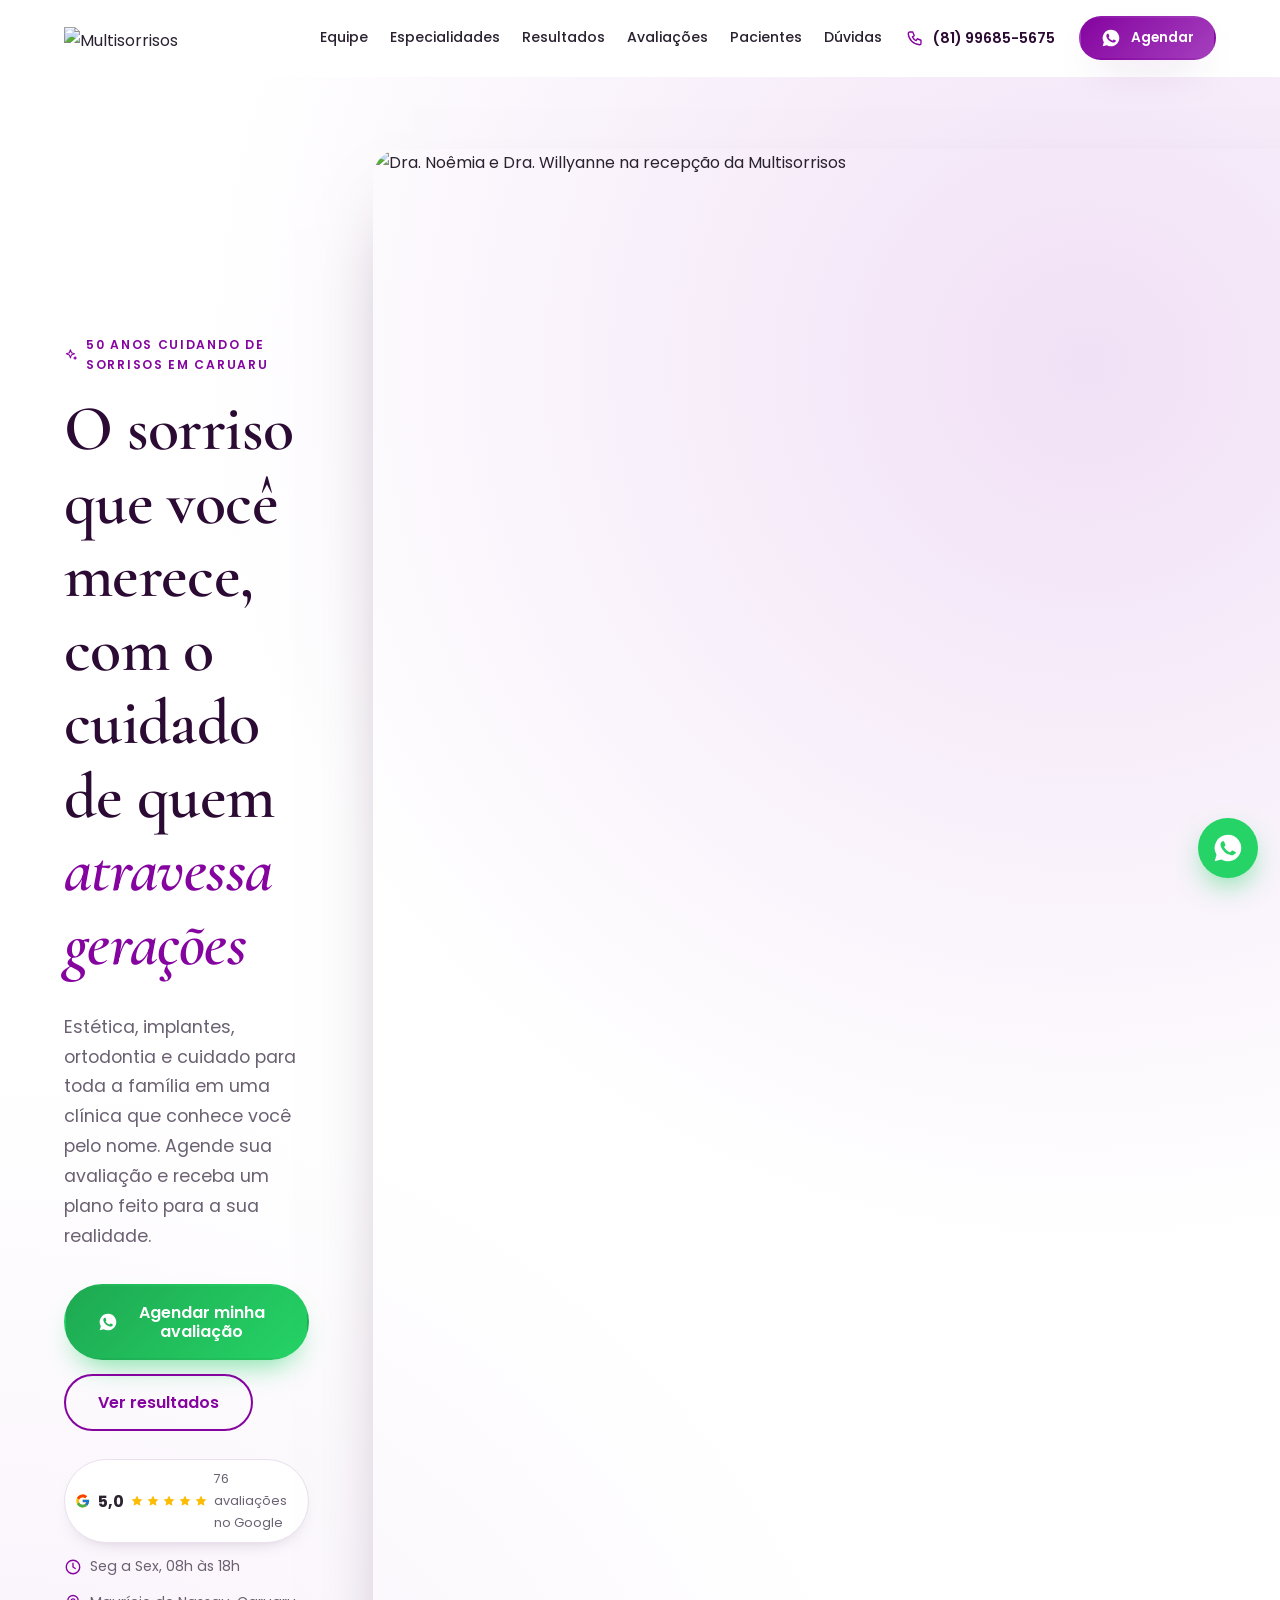
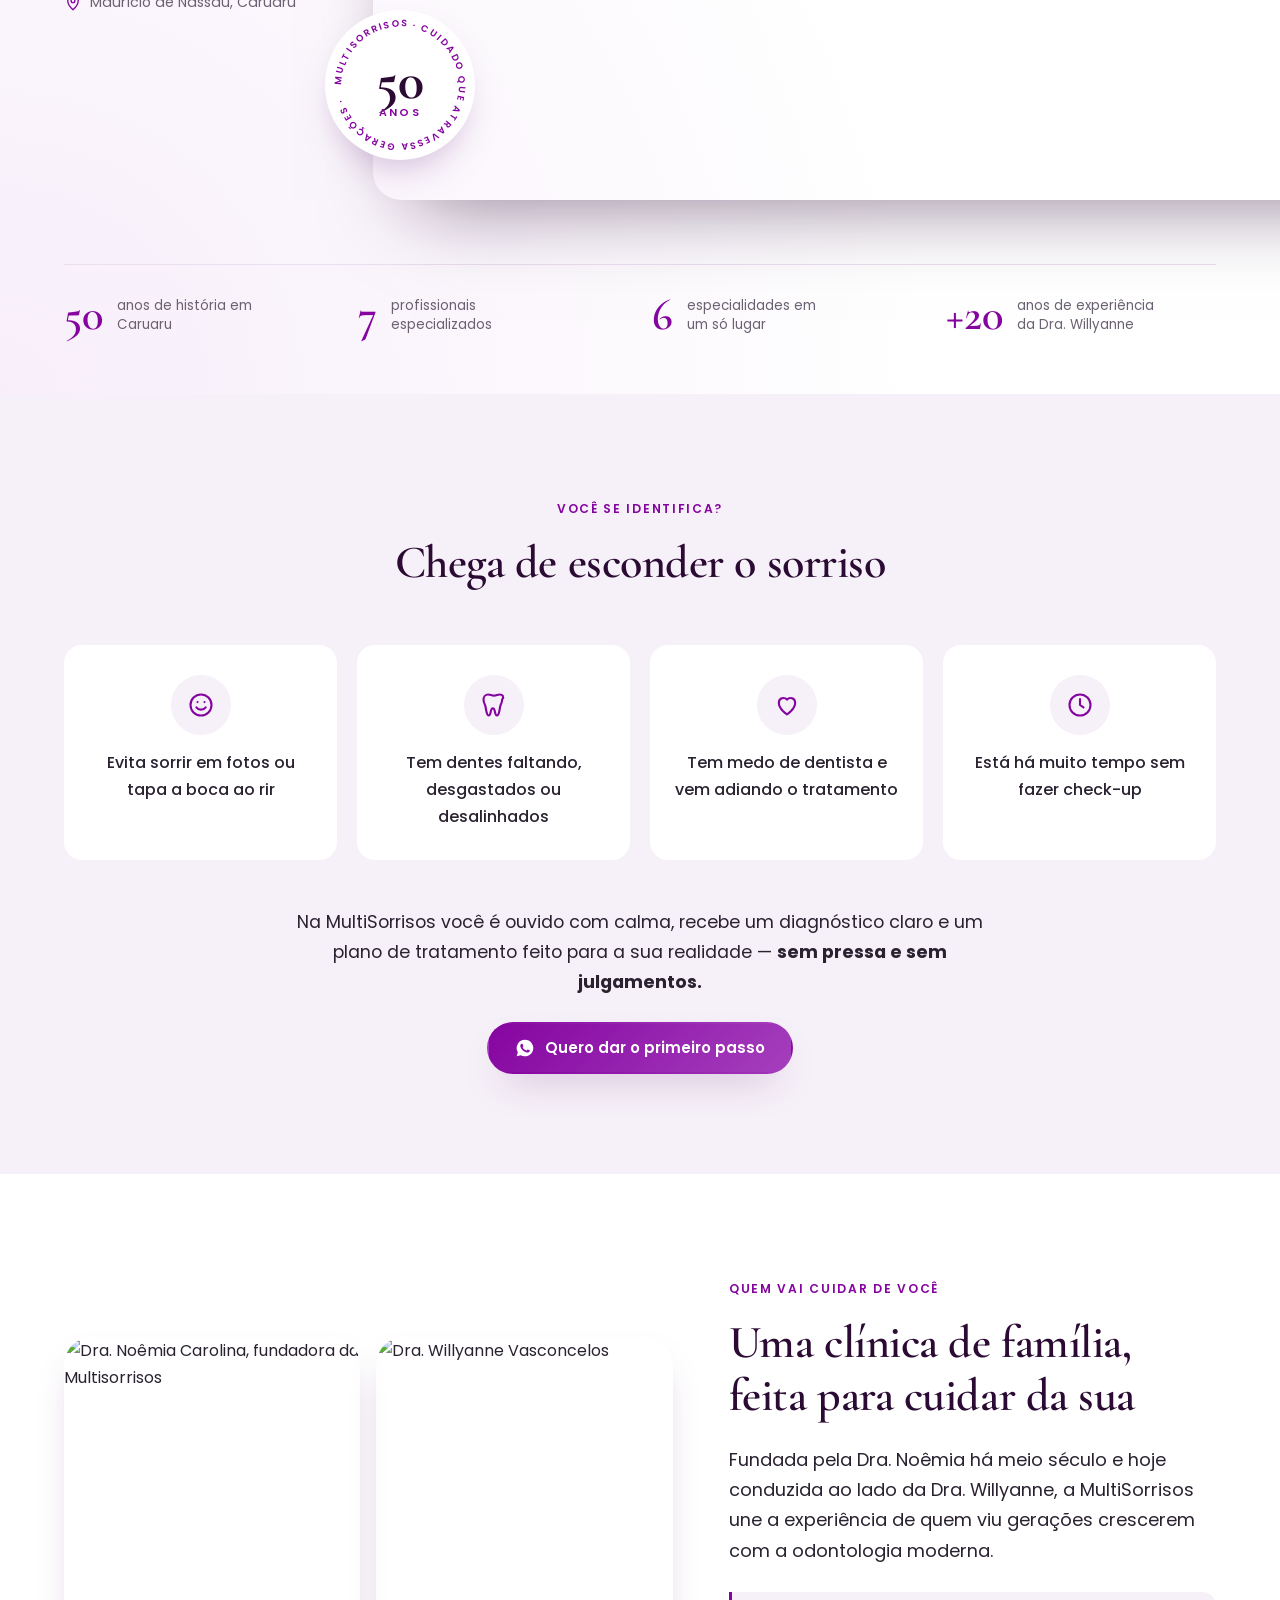
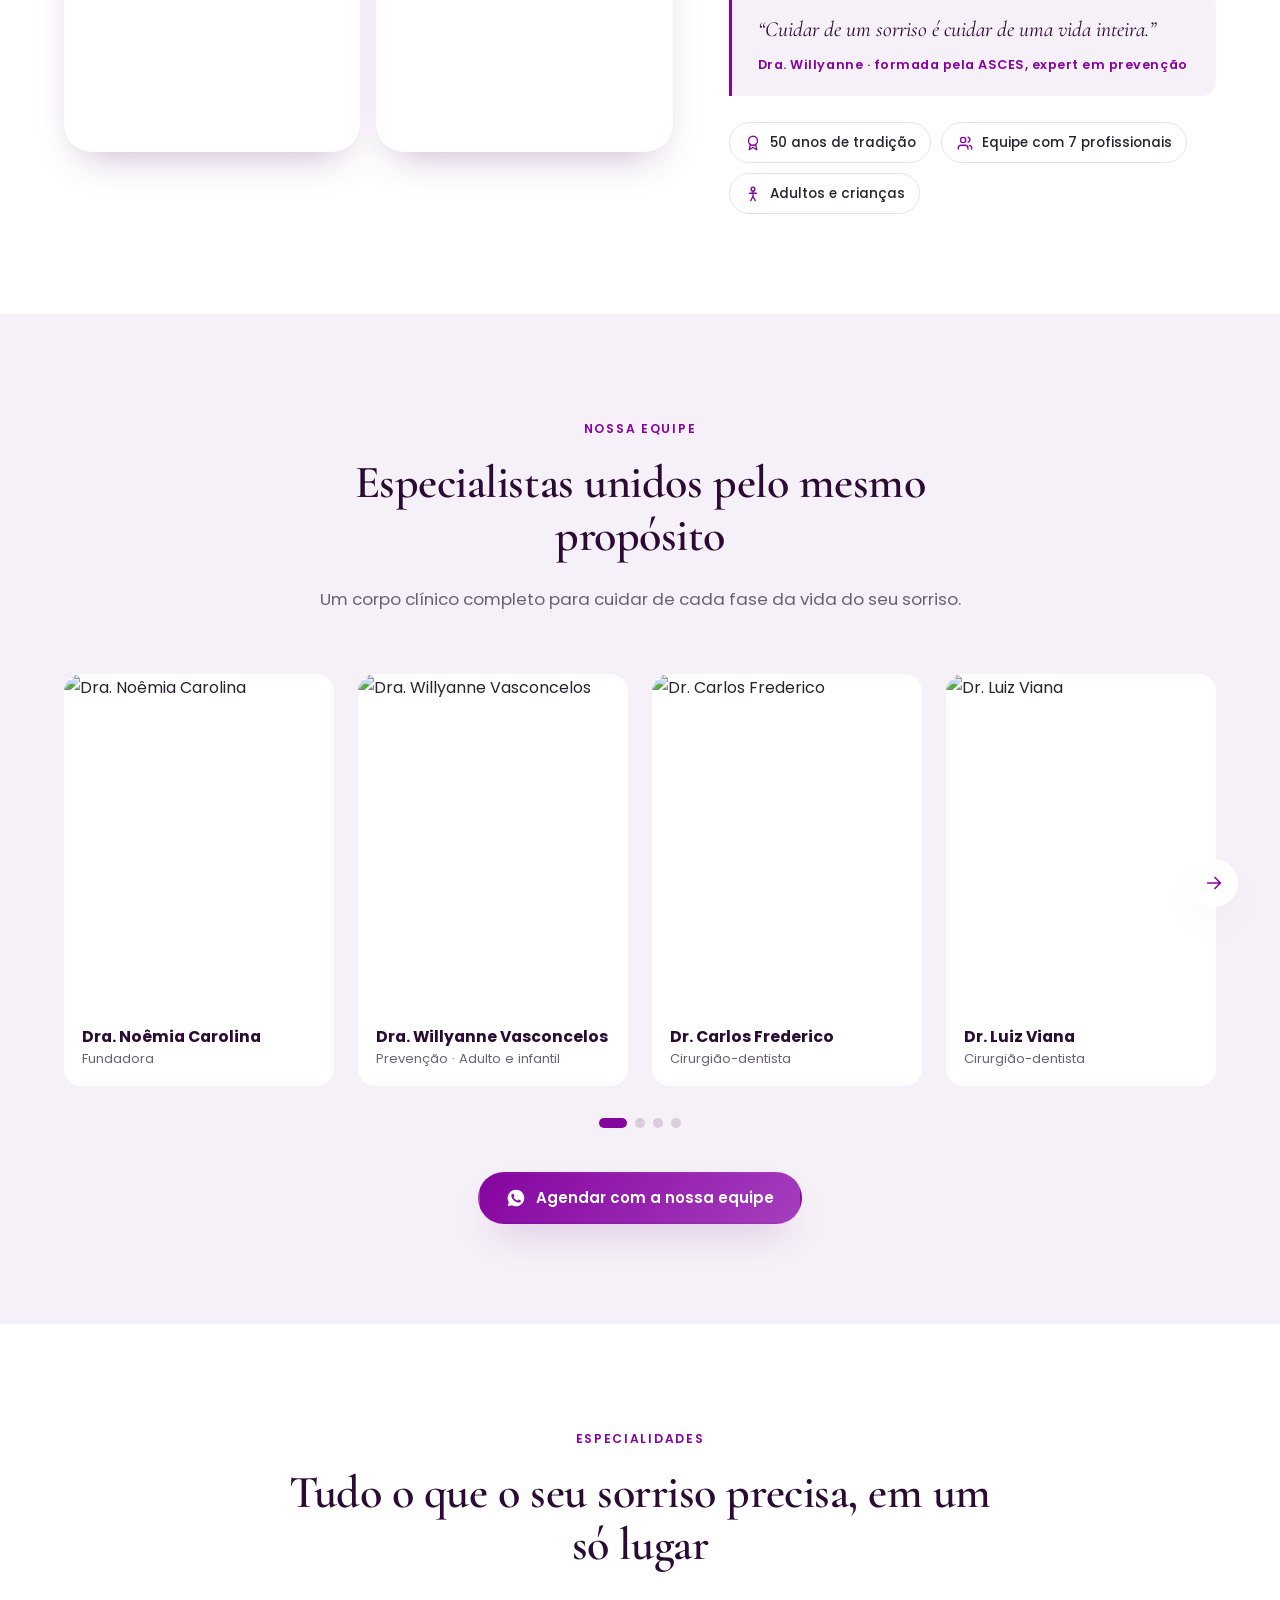
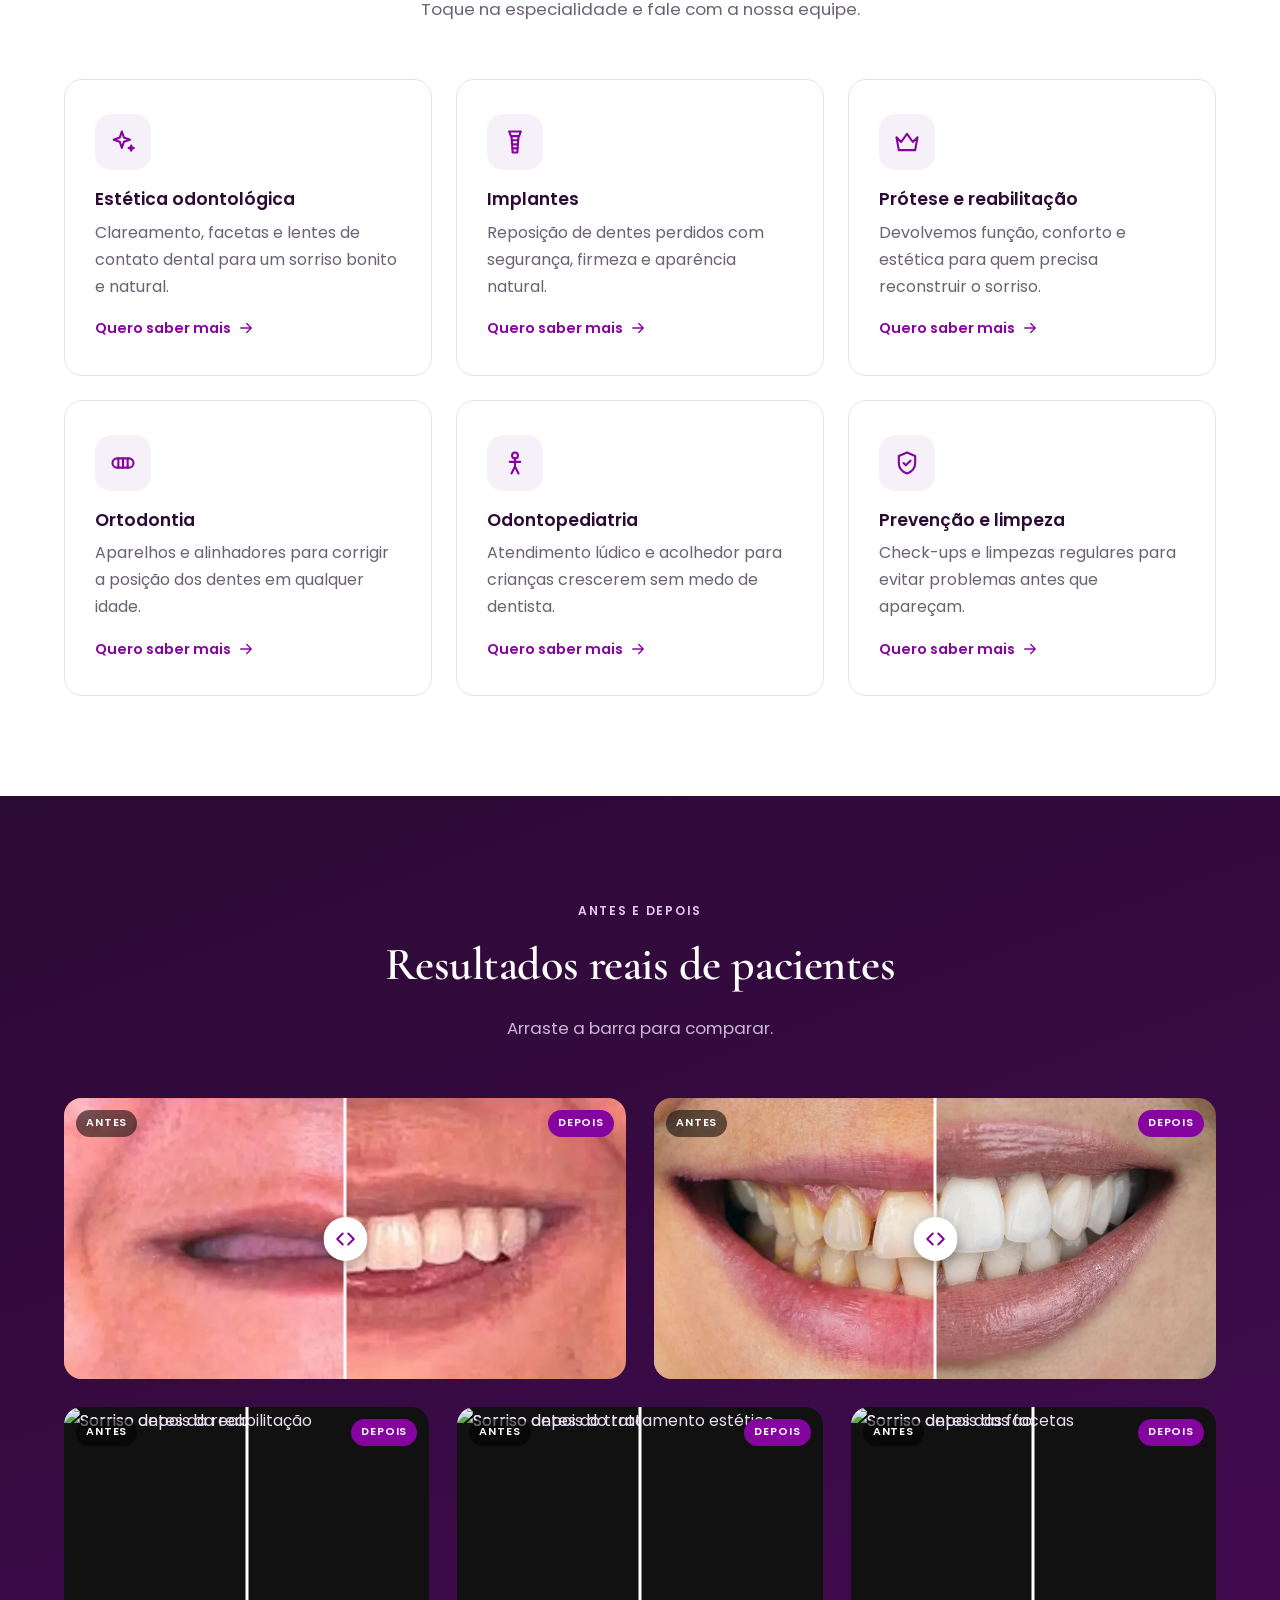
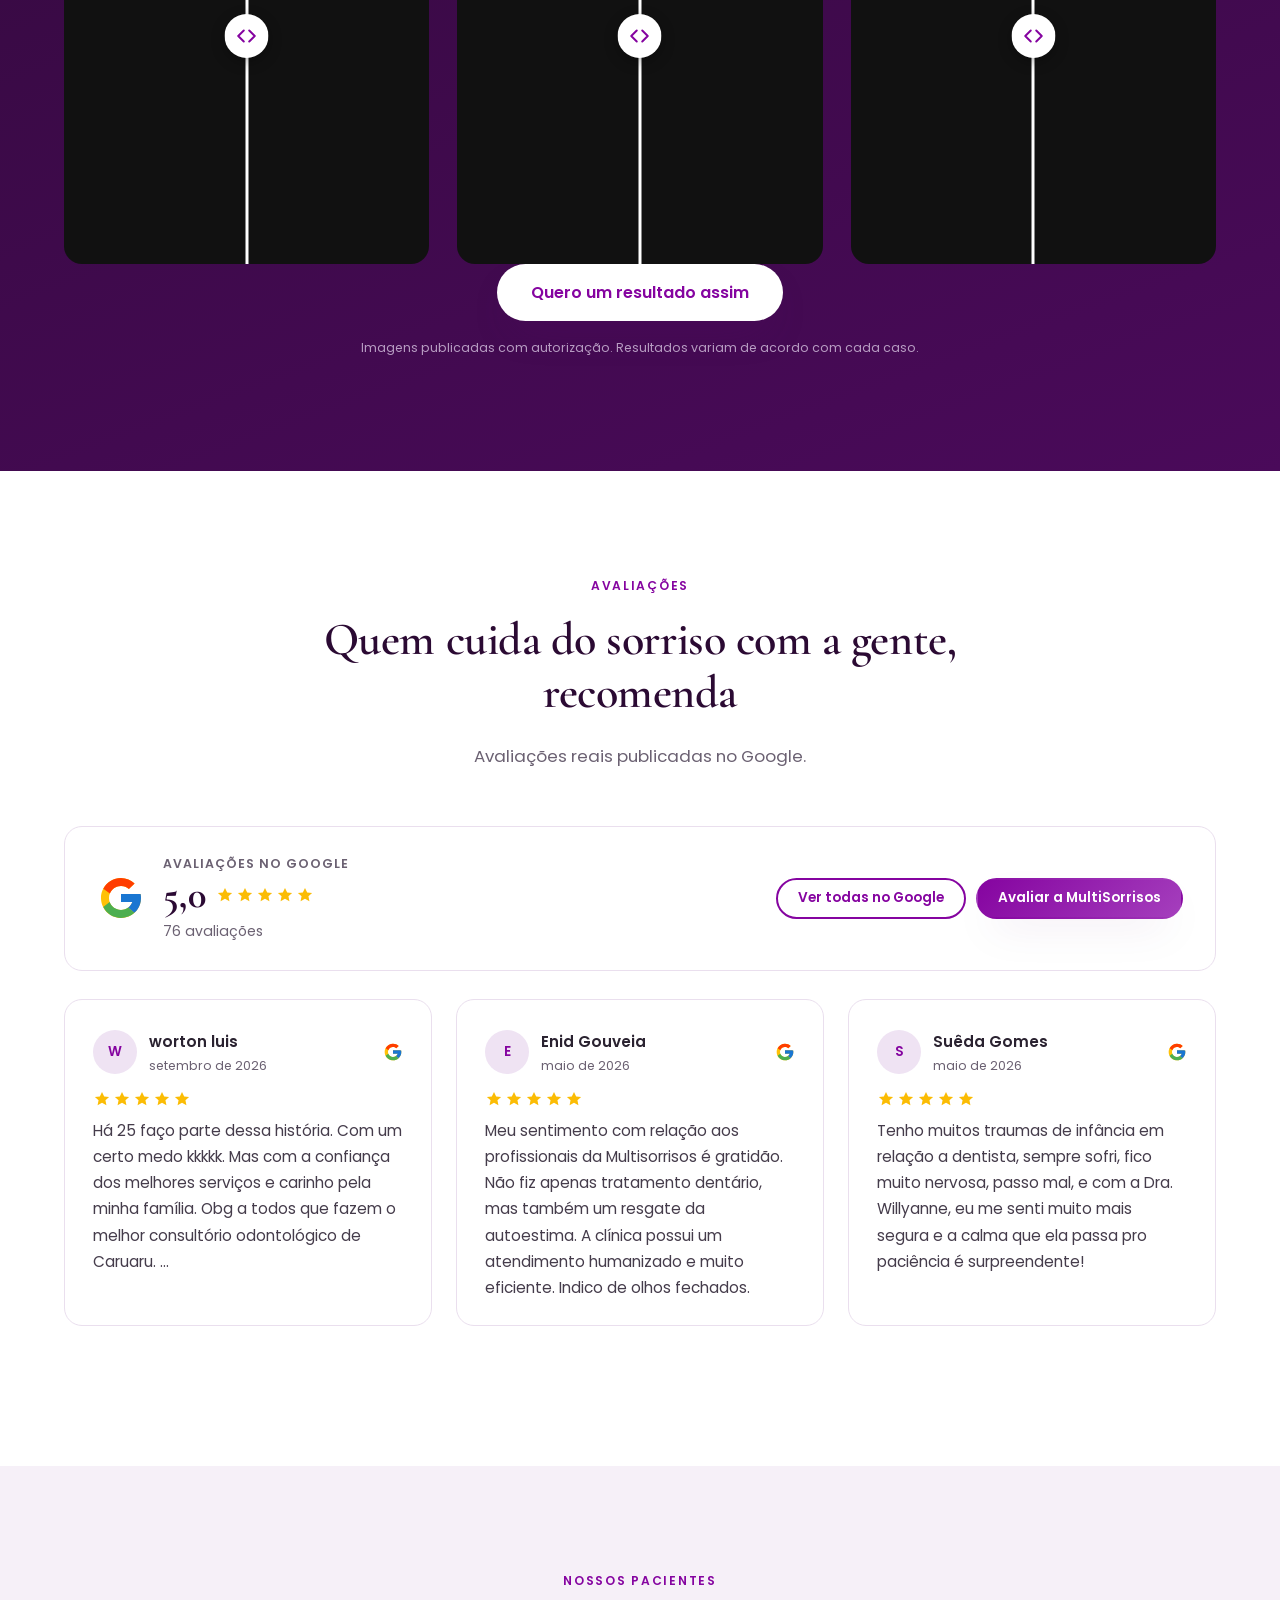
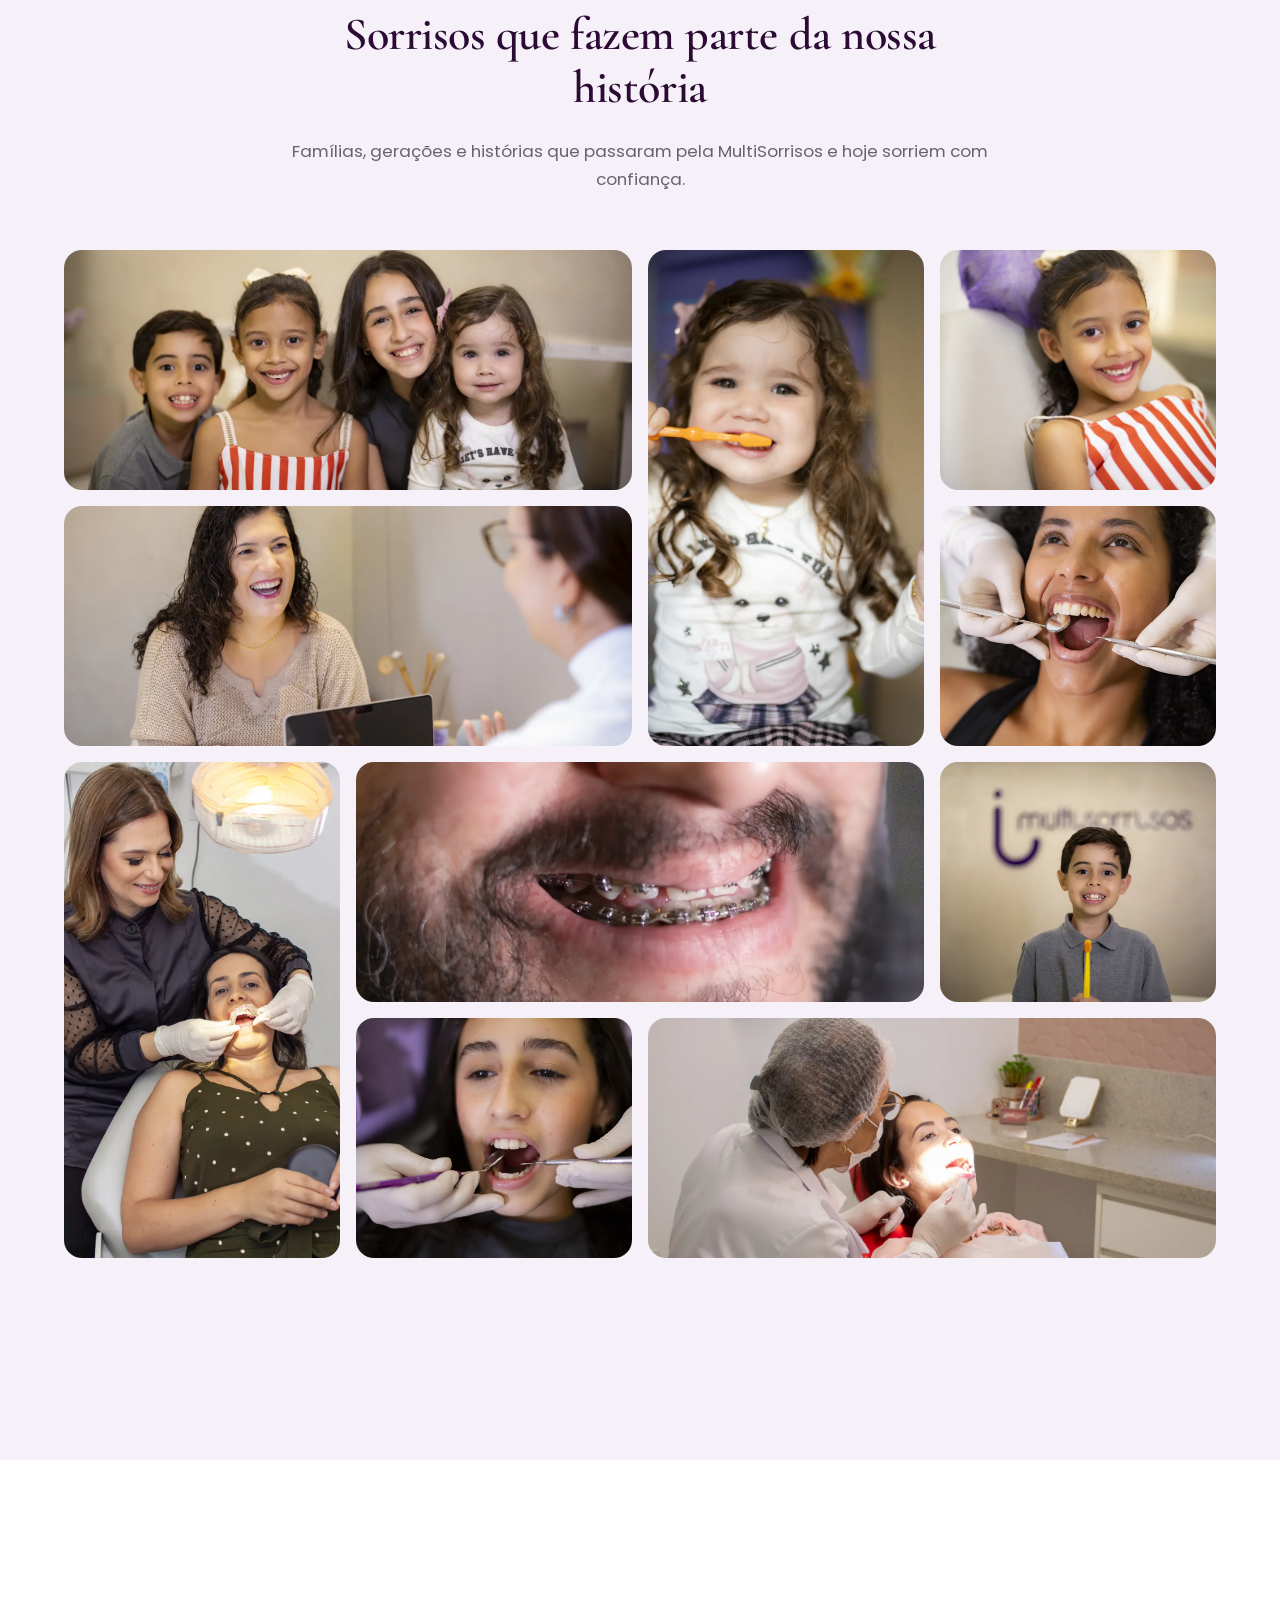
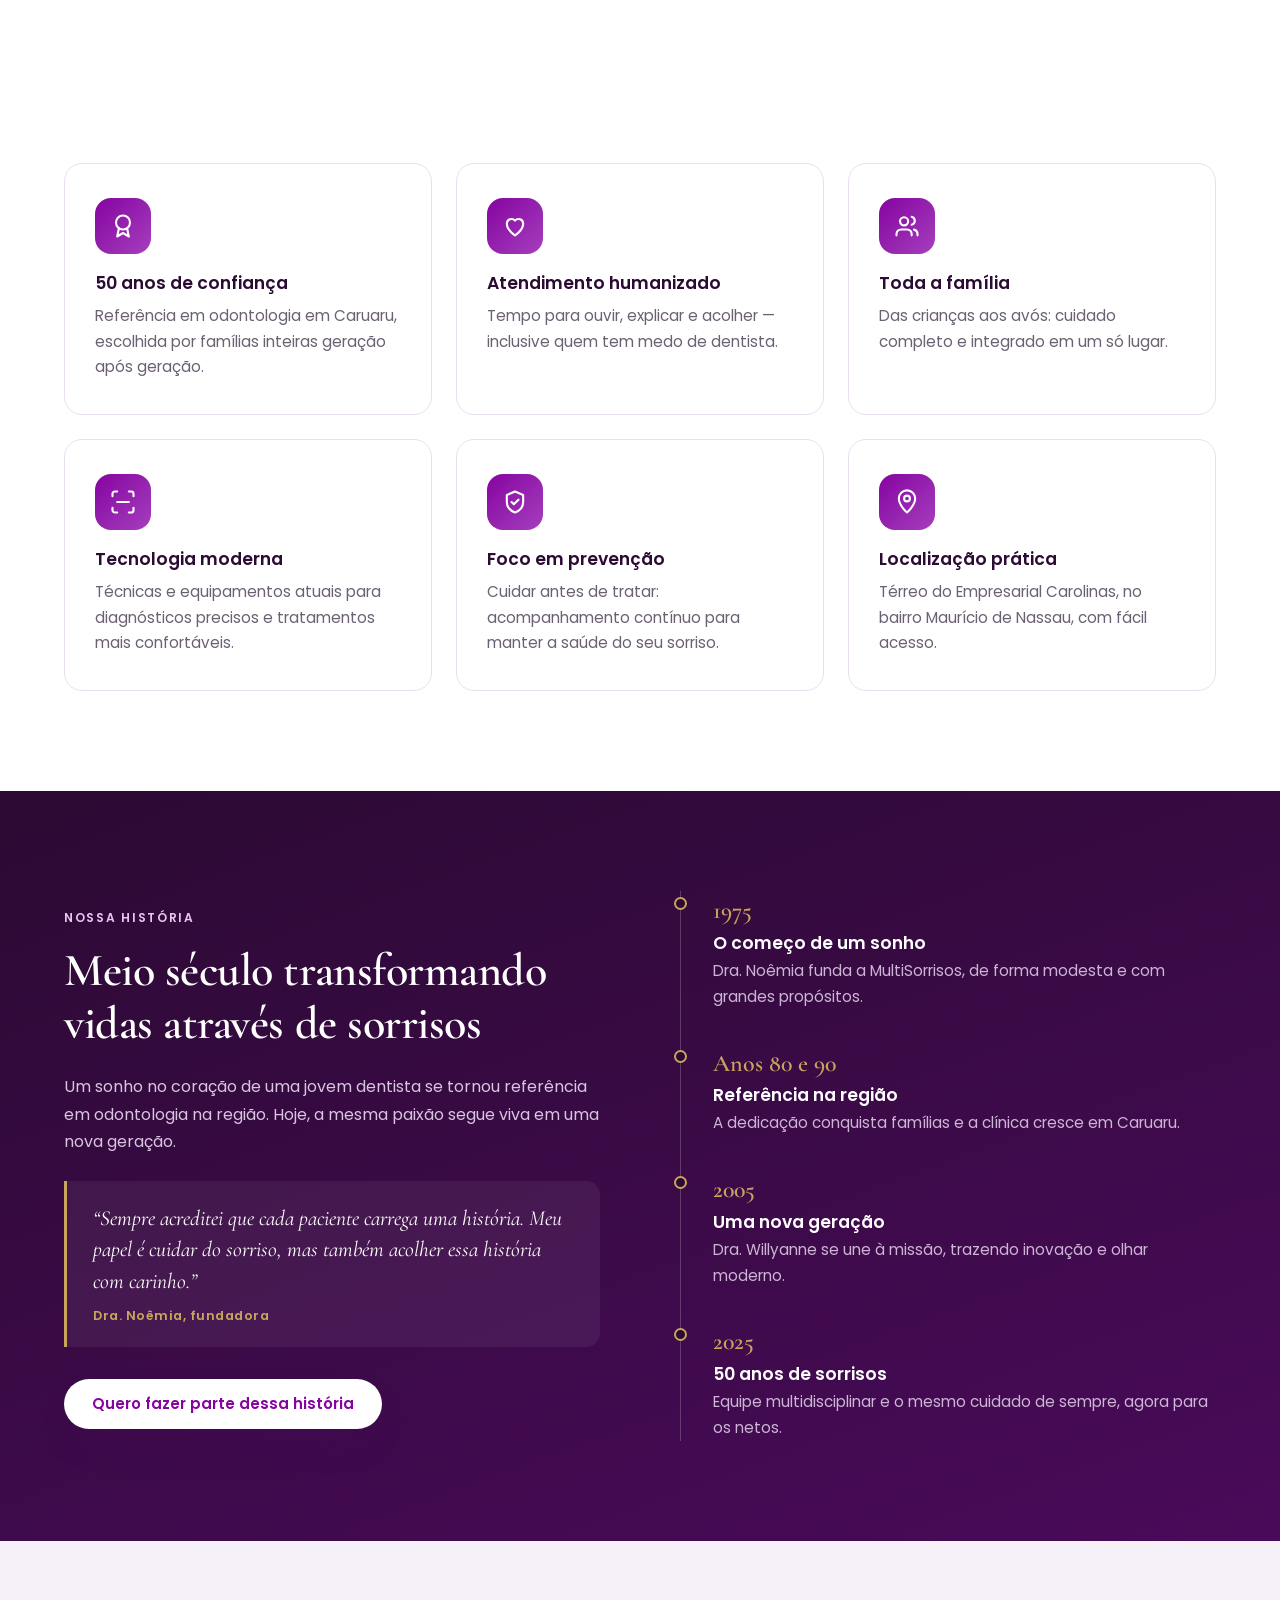
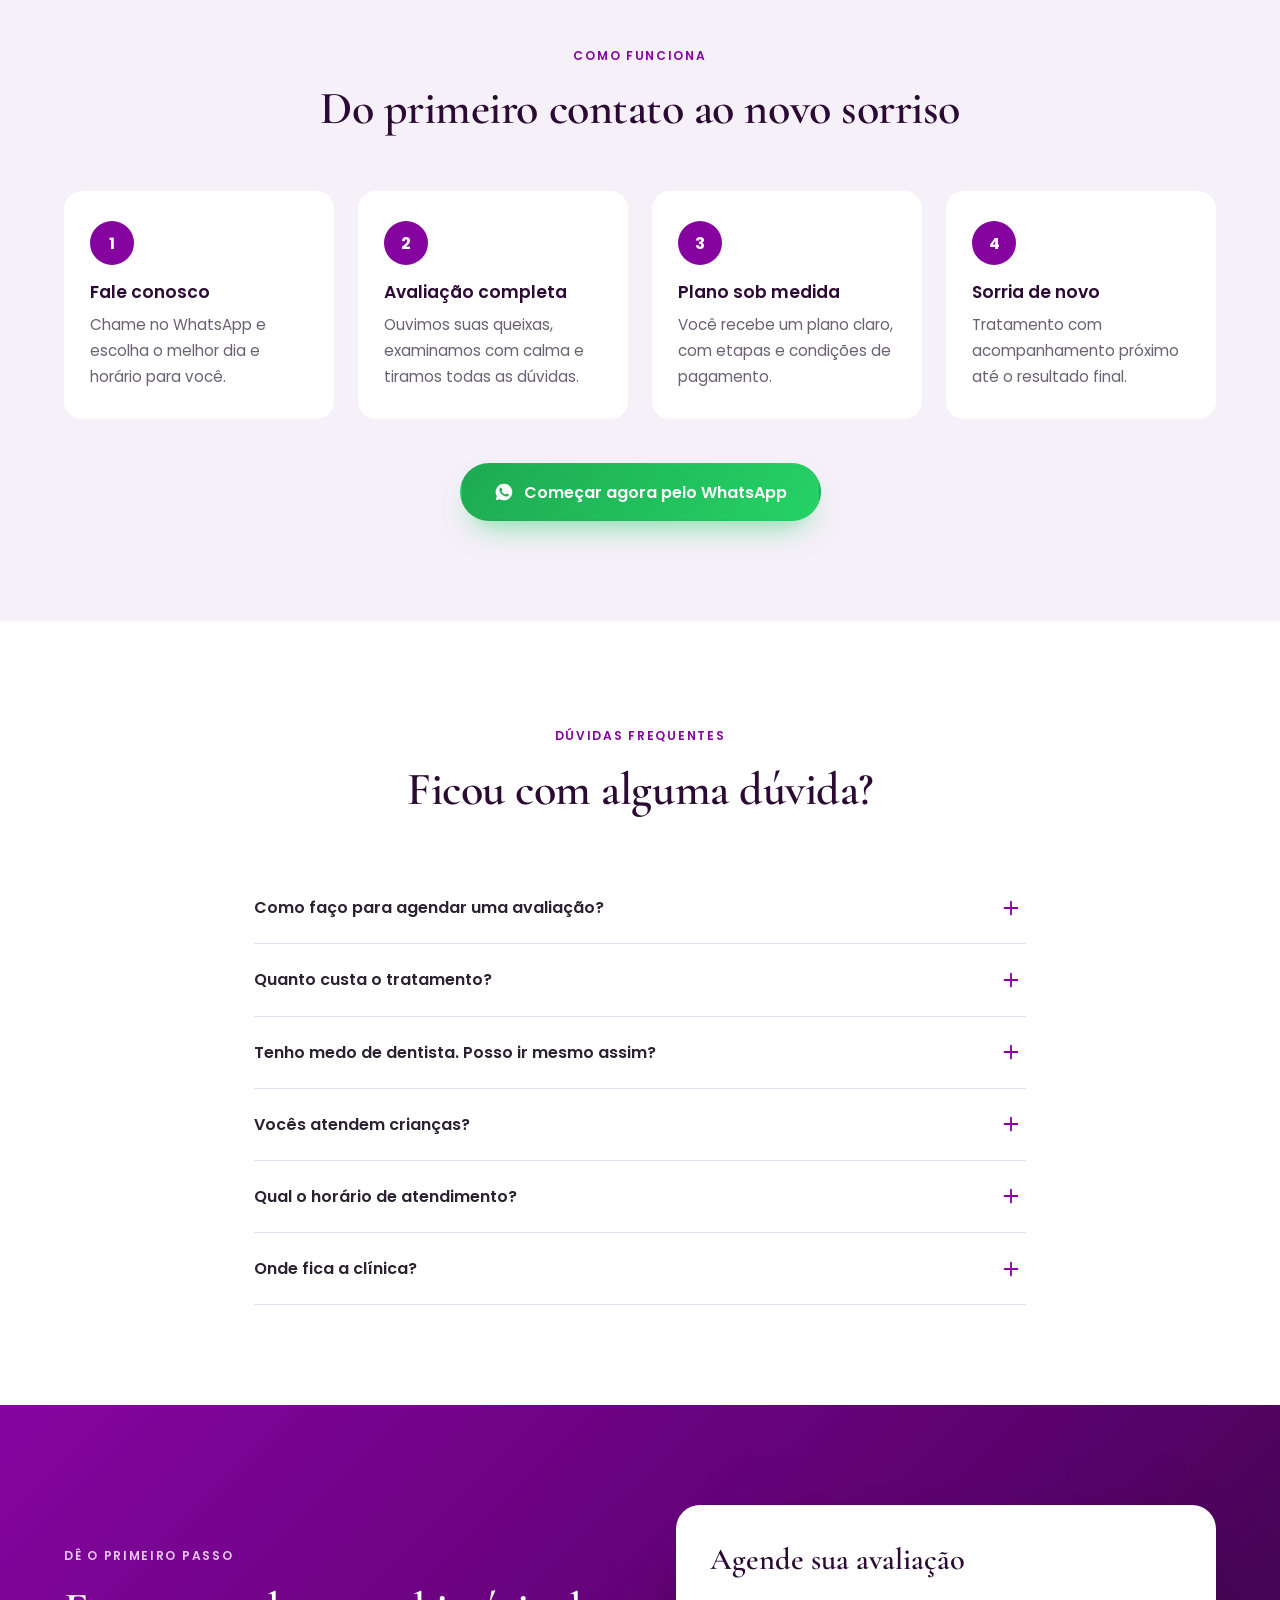
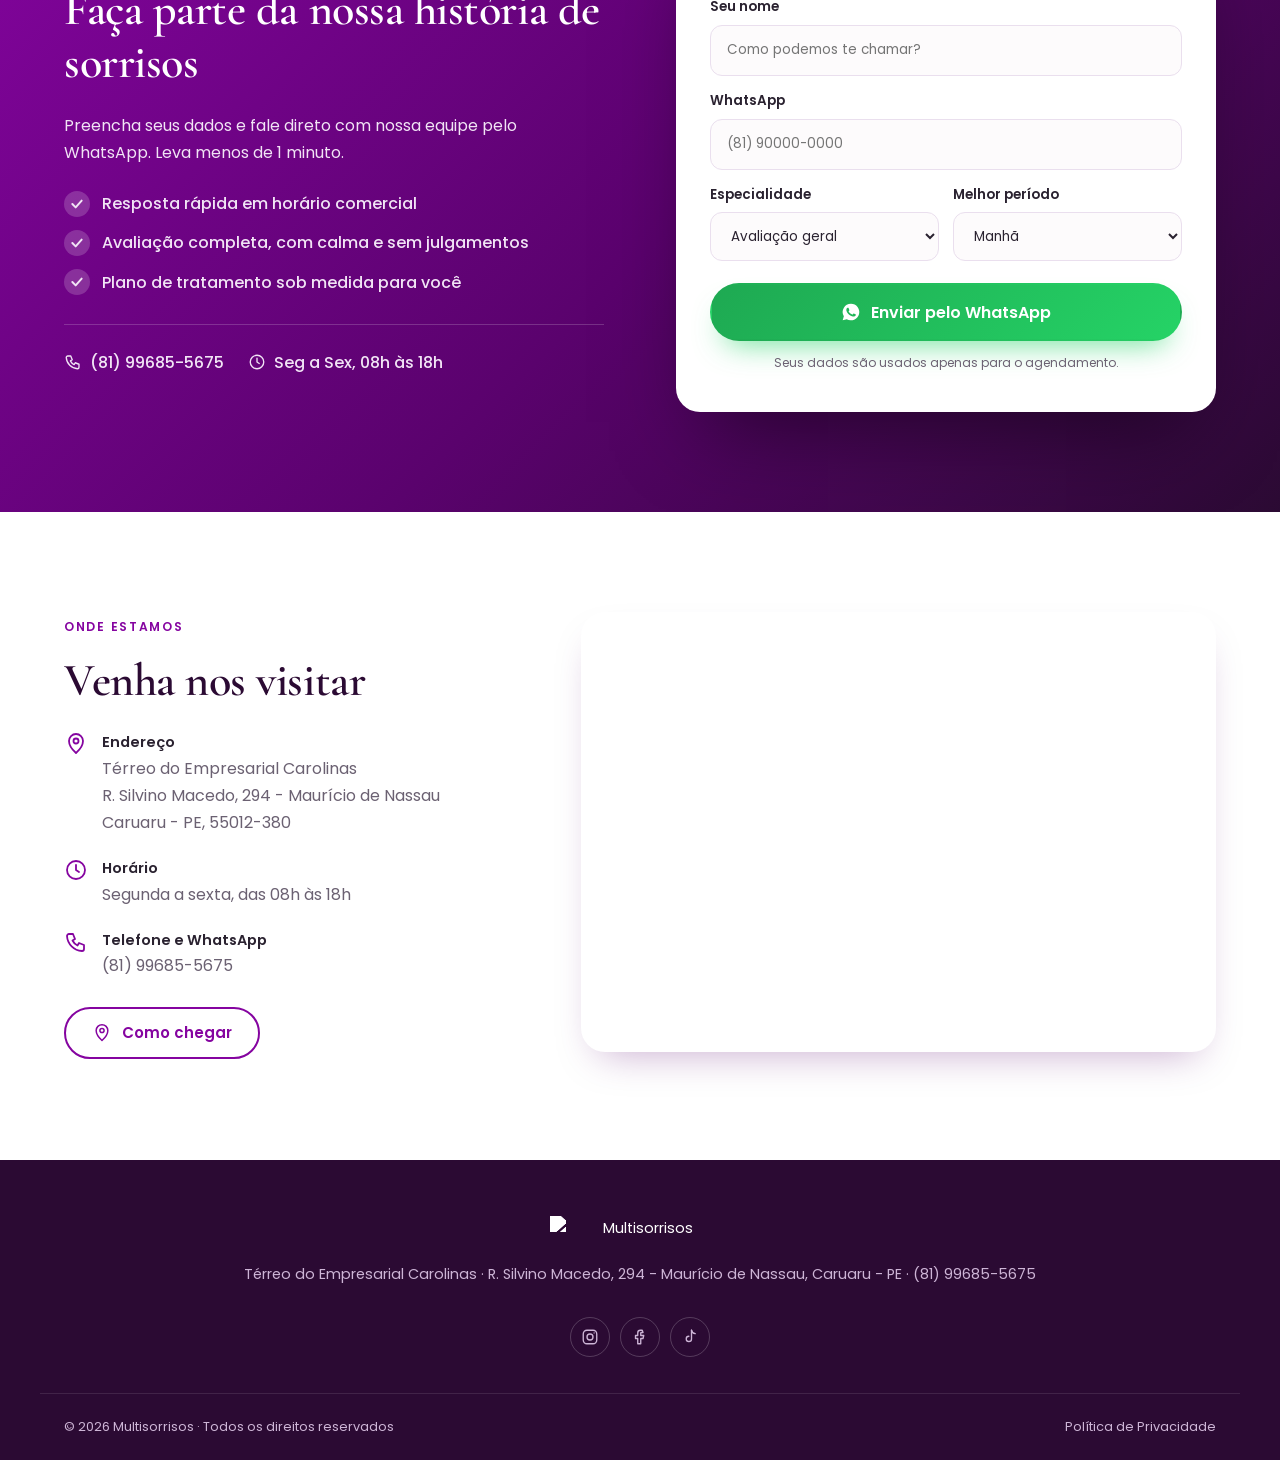
==== commit a485eaaa: "Novos casos de antes e depois na seção Resultados - Adiciona dois casos publicados no Instagram da c" ====
--- a/index.html
+++ b/index.html
@@ -240,7 +240,28 @@
       <h2>Resultados reais de pacientes</h2>
       <p>Arraste a barra para comparar.</p>
     </div>
-    <div class="ba-grid">
+    <!-- Casos publicados no Instagram da clínica (posts C322tiKr26T e C0mp0HuNGFW) -->
+    <div class="ba-grid ba-grid--wide">
+      <figure class="ba-card reveal">
+        <div class="ba ba--wide" data-ba>
+          <img src="assets/resultados/caso-reabilitacao-depois.webp" alt="Sorriso depois: reabilitação oral completa" loading="lazy">
+          <div class="ba__before"><img src="assets/resultados/caso-reabilitacao-antes.webp" alt="Sorriso antes: reabilitação oral completa" loading="lazy"></div>
+          <span class="ba__tag ba__tag--l">Antes</span><span class="ba__tag ba__tag--r">Depois</span>
+          <input type="range" min="0" max="100" value="50" aria-label="Comparar antes e depois">
+          <div class="ba__handle"></div>
+        </div>
+      </figure>
+      <figure class="ba-card reveal">
+        <div class="ba ba--wide" data-ba>
+          <img src="assets/resultados/caso-lentes-depois.webp" alt="Sorriso depois: lentes de contato dental" loading="lazy">
+          <div class="ba__before"><img src="assets/resultados/caso-lentes-antes.webp" alt="Sorriso antes: lentes de contato dental" loading="lazy"></div>
+          <span class="ba__tag ba__tag--l">Antes</span><span class="ba__tag ba__tag--r">Depois</span>
+          <input type="range" min="0" max="100" value="50" aria-label="Comparar antes e depois">
+          <div class="ba__handle"></div>
+        </div>
+      </figure>
+    </div>
+    <div class="ba-grid ba-grid--3">
       <figure class="ba-card reveal">
         <div class="ba" data-ba>
           <img src="https://multisorrisoscaruaru.com.br/wp-content/uploads/2025/12/2.png" alt="Sorriso depois da reabilitação" loading="lazy">
@@ -249,7 +270,6 @@
           <input type="range" min="0" max="100" value="50" aria-label="Comparar antes e depois">
           <div class="ba__handle"></div>
         </div>
-        <figcaption>Prótese e reabilitação</figcaption>
       </figure>
       <figure class="ba-card reveal">
         <div class="ba" data-ba>
@@ -259,17 +279,6 @@
           <input type="range" min="0" max="100" value="50" aria-label="Comparar antes e depois">
           <div class="ba__handle"></div>
         </div>
-        <figcaption>Estética odontológica</figcaption>
-      </figure>
-      <figure class="ba-card reveal">
-        <div class="ba" data-ba>
-          <img src="https://multisorrisoscaruaru.com.br/wp-content/uploads/2025/12/6.png" alt="Perfil facial depois do tratamento" loading="lazy">
-          <div class="ba__before"><img src="https://multisorrisoscaruaru.com.br/wp-content/uploads/2025/12/5.png" alt="Perfil facial antes do tratamento" loading="lazy"></div>
-          <span class="ba__tag ba__tag--l">Antes</span><span class="ba__tag ba__tag--r">Depois</span>
-          <input type="range" min="0" max="100" value="50" aria-label="Comparar antes e depois">
-          <div class="ba__handle"></div>
-        </div>
-        <figcaption>Ortodontia</figcaption>
       </figure>
       <figure class="ba-card reveal">
         <div class="ba" data-ba>
@@ -279,7 +288,6 @@
           <input type="range" min="0" max="100" value="50" aria-label="Comparar antes e depois">
           <div class="ba__handle"></div>
         </div>
-        <figcaption>Estética odontológica</figcaption>
       </figure>
     </div>
     <div class="center reveal">
--- a/styles.css
+++ b/styles.css
@@ -159,7 +159,11 @@
 .ba-grid { display: grid; grid-template-columns: repeat(4, 1fr); gap: 20px; }
 .ba-grid--2 { grid-template-columns: repeat(2, 1fr); gap: 28px; }
 .ba-card { margin: 0; }
+.ba-grid--wide { grid-template-columns: repeat(2, 1fr); gap: 28px; margin-bottom: 28px; }
+.ba.ba--wide { aspect-ratio: 2 / 1; }
+.ba-grid--3 { grid-template-columns: repeat(3, 1fr); gap: 28px; }
 .ba-card figcaption { margin-top: 12px; font-weight: 600; color: var(--purple-deep); }
+.section--dark .ba-card figcaption { color: #eadcf0; }
 .ba { position: relative; aspect-ratio: 4 / 5; border-radius: var(--radius); overflow: hidden; user-select: none; --pos: 50%; background: #111; }
 .ba-grid--2 .ba { aspect-ratio: 4 / 3; }
 .ba img { position: absolute; inset: 0; width: 100%; height: 100%; object-fit: cover; }
@@ -314,6 +318,7 @@
   .header__phone { margin-left: auto; }
   .cards, .features, .pains { grid-template-columns: repeat(2, 1fr); }
   .ba-grid, .steps { grid-template-columns: repeat(2, 1fr); }
+  .ba-grid--3 { grid-template-columns: repeat(3, 1fr); gap: 16px; }
   .carousel { --per-view: 3; }
 }
 
@@ -331,7 +336,7 @@
   .split__media--duo { gap: 12px; }
   .section, .location { padding: 72px 0; }
   .section__head { margin-bottom: 40px; }
-  .ba-grid--2 { grid-template-columns: 1fr; }
+  .ba-grid--2, .ba-grid--wide { grid-template-columns: 1fr; }
   .header__phone { display: none; }
   .header__cta { margin-left: auto; }
 
@@ -350,6 +355,8 @@
   .pains { grid-template-columns: 1fr 1fr; gap: 12px; }
   .pain { padding: 22px 14px; font-size: .9rem; }
   .ba-grid { gap: 12px; }
+  .ba-grid--3 { grid-template-columns: 1fr; gap: 20px; }
+  .ba-grid--3 .ba { aspect-ratio: 4 / 3; }
   .hero__actions .btn, .steps__cta .btn, .pains__answer .btn { width: 100%; }
   .hero__proof { gap: 10px 18px; }
   .hero__stats { gap: 18px; }
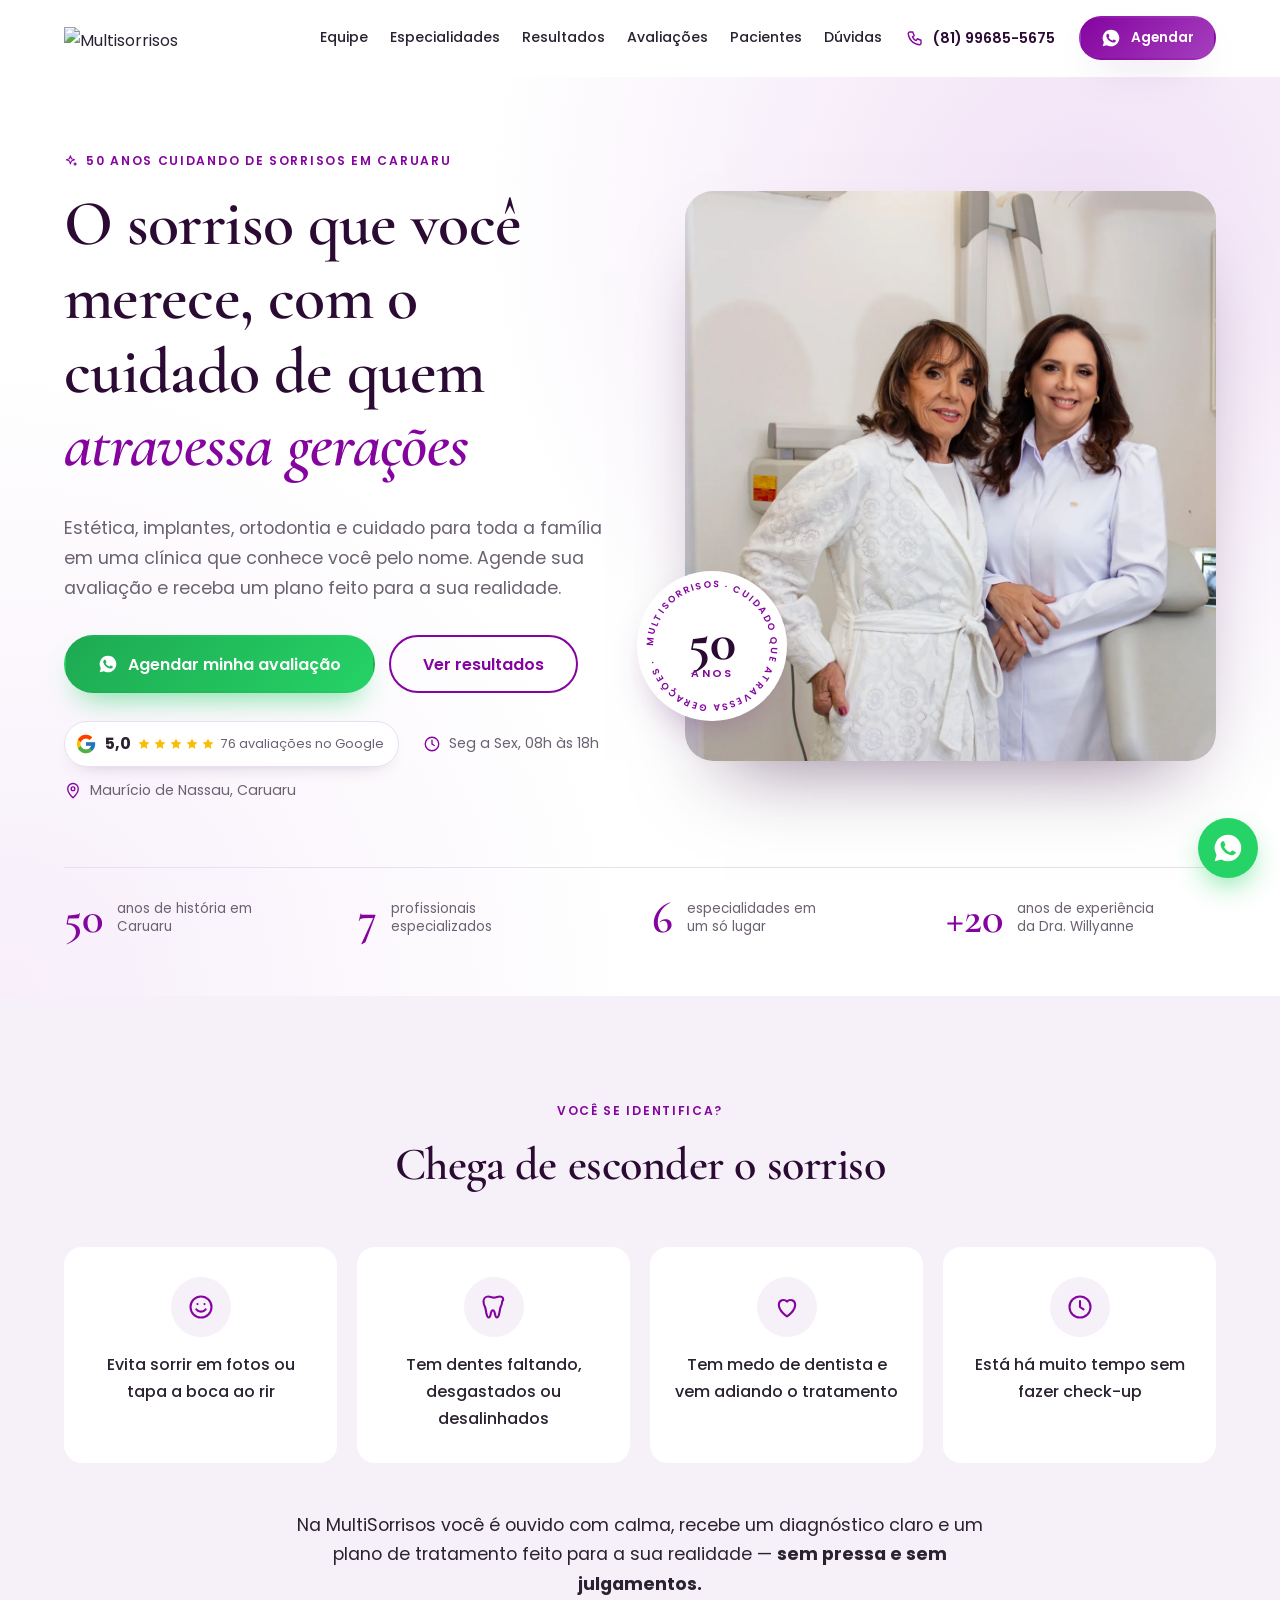
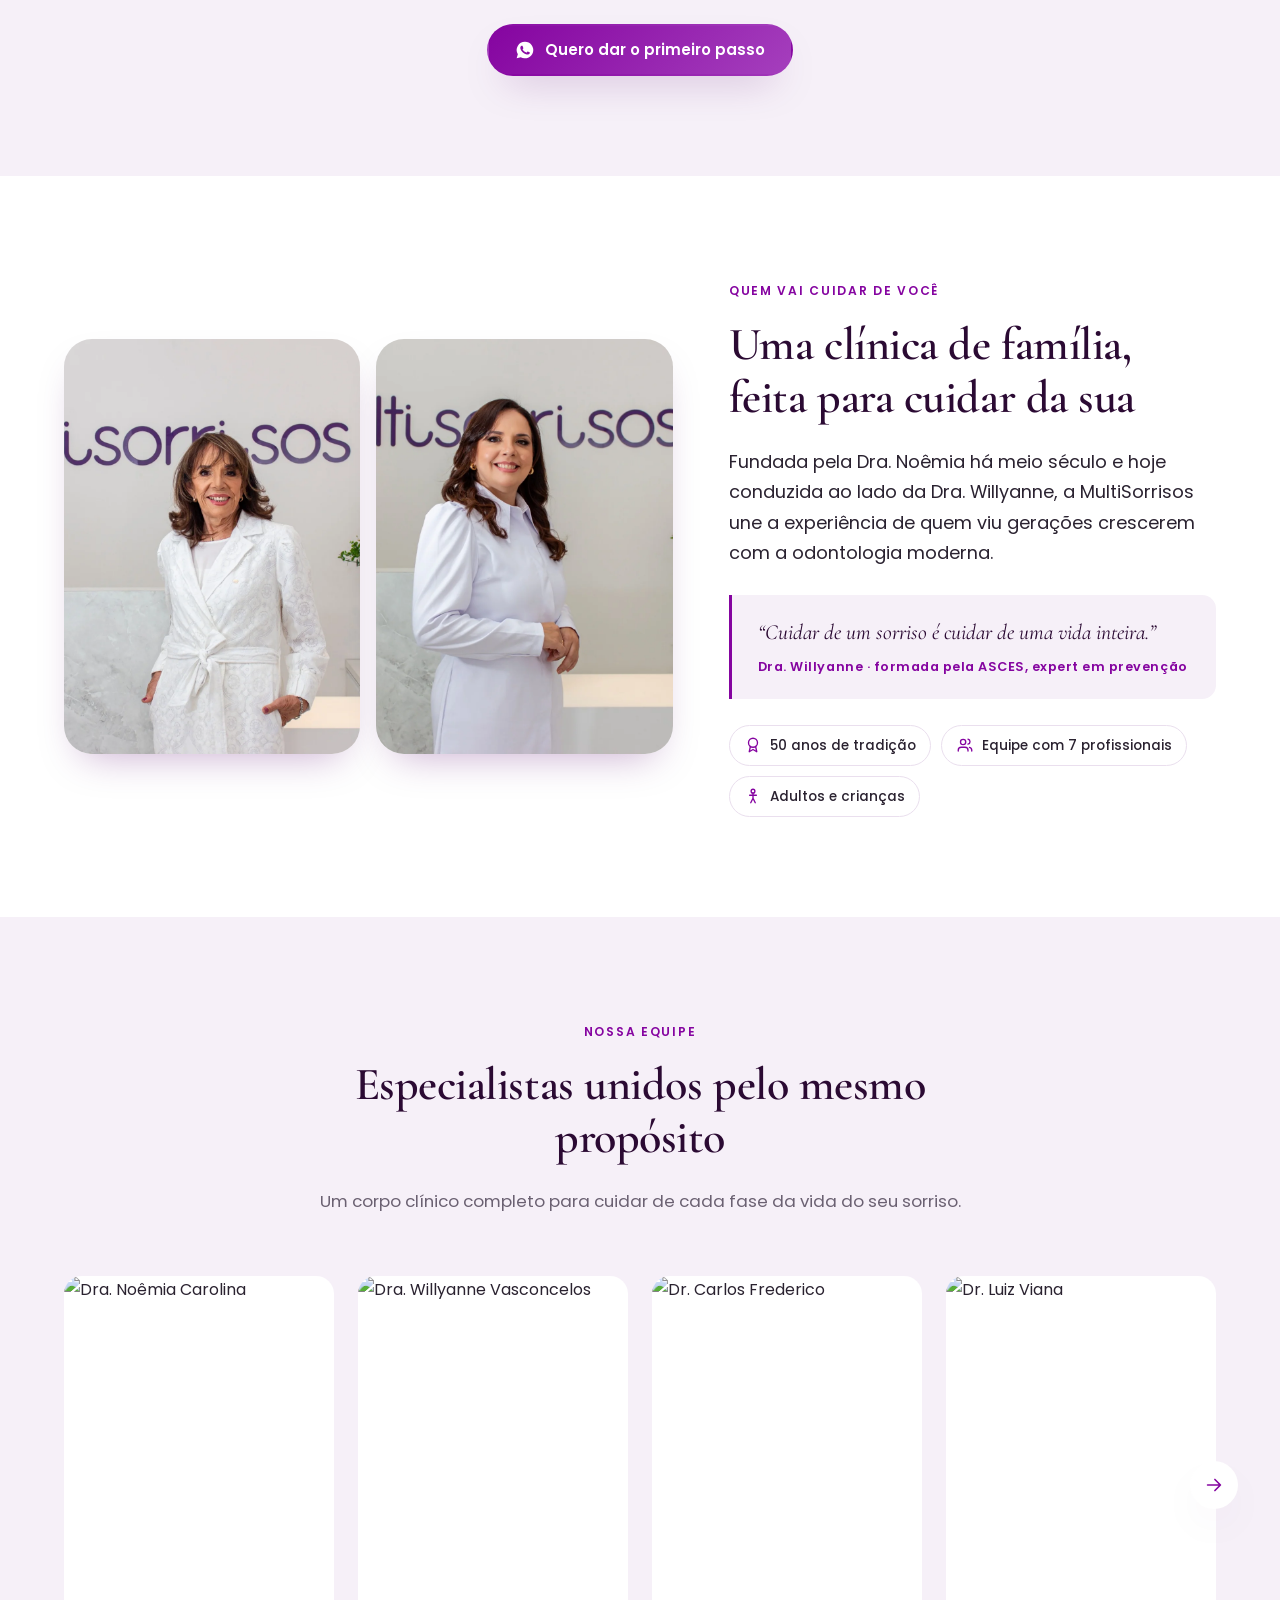
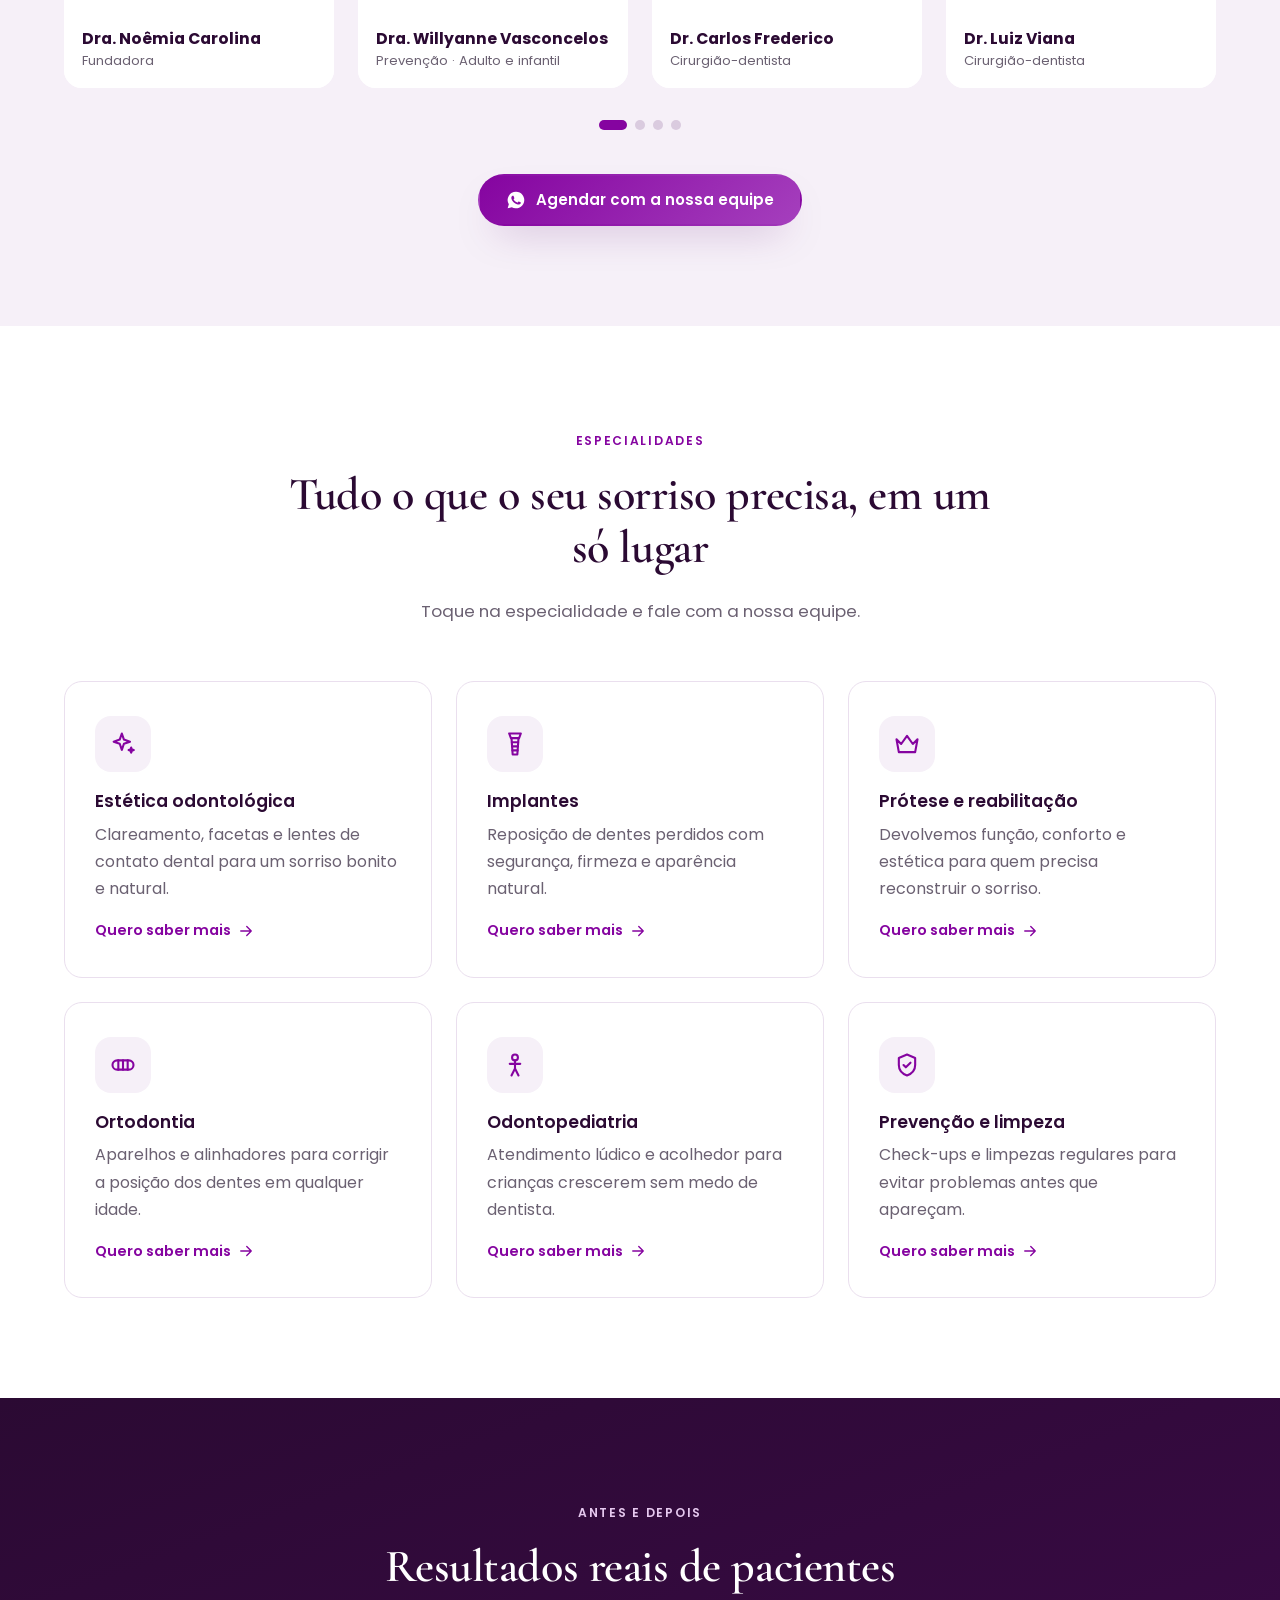
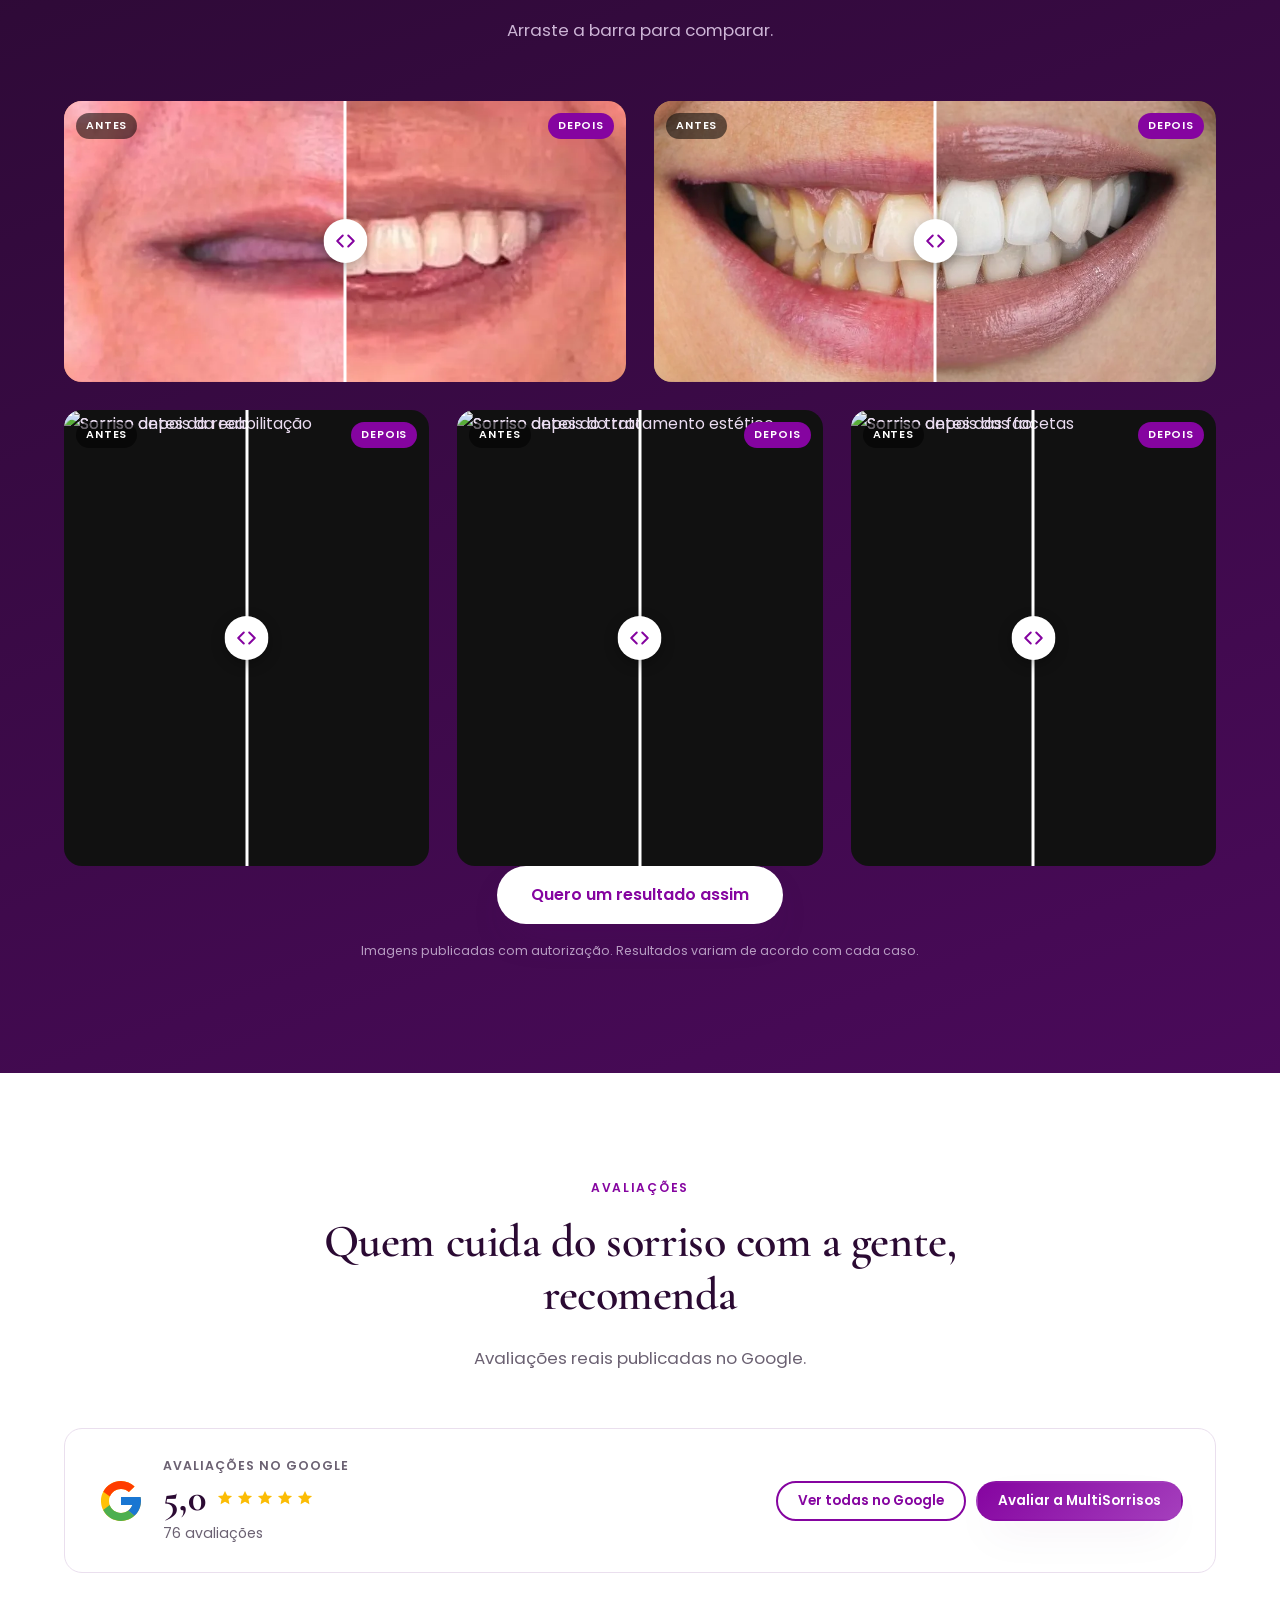
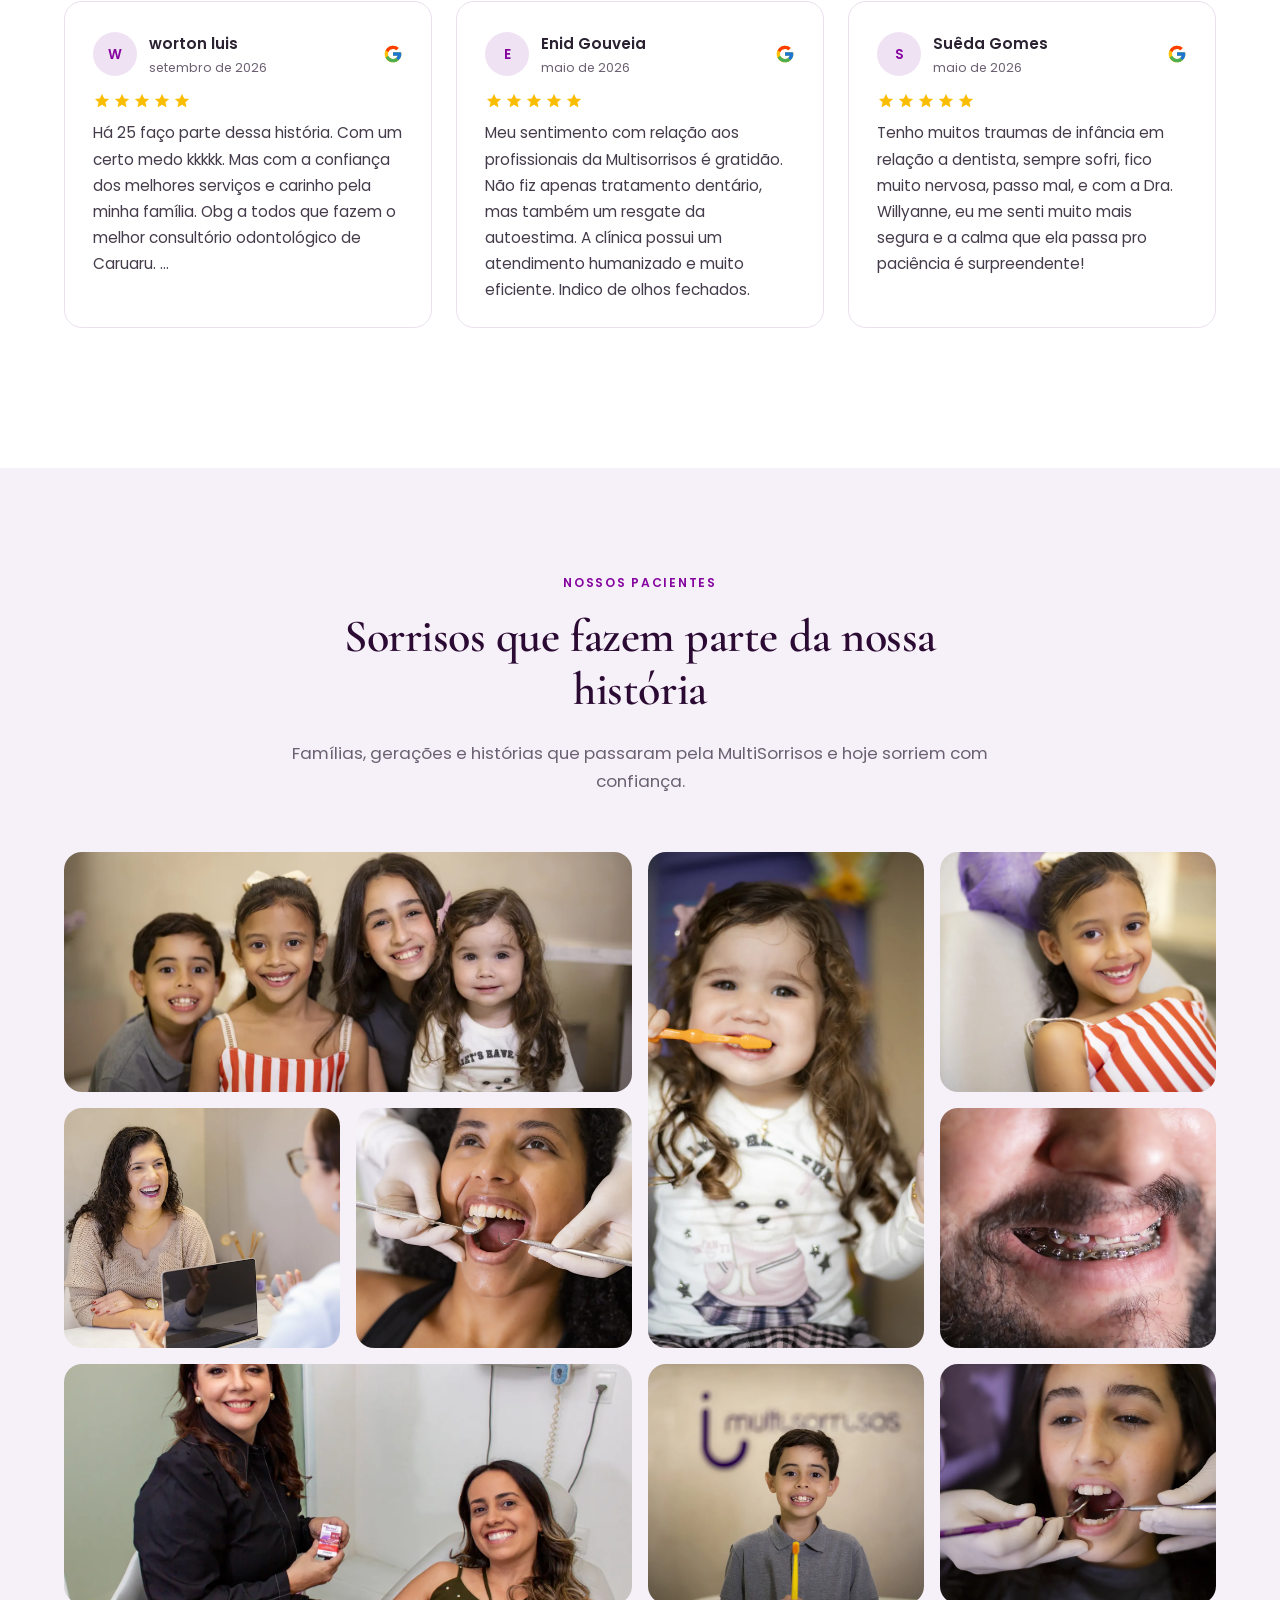
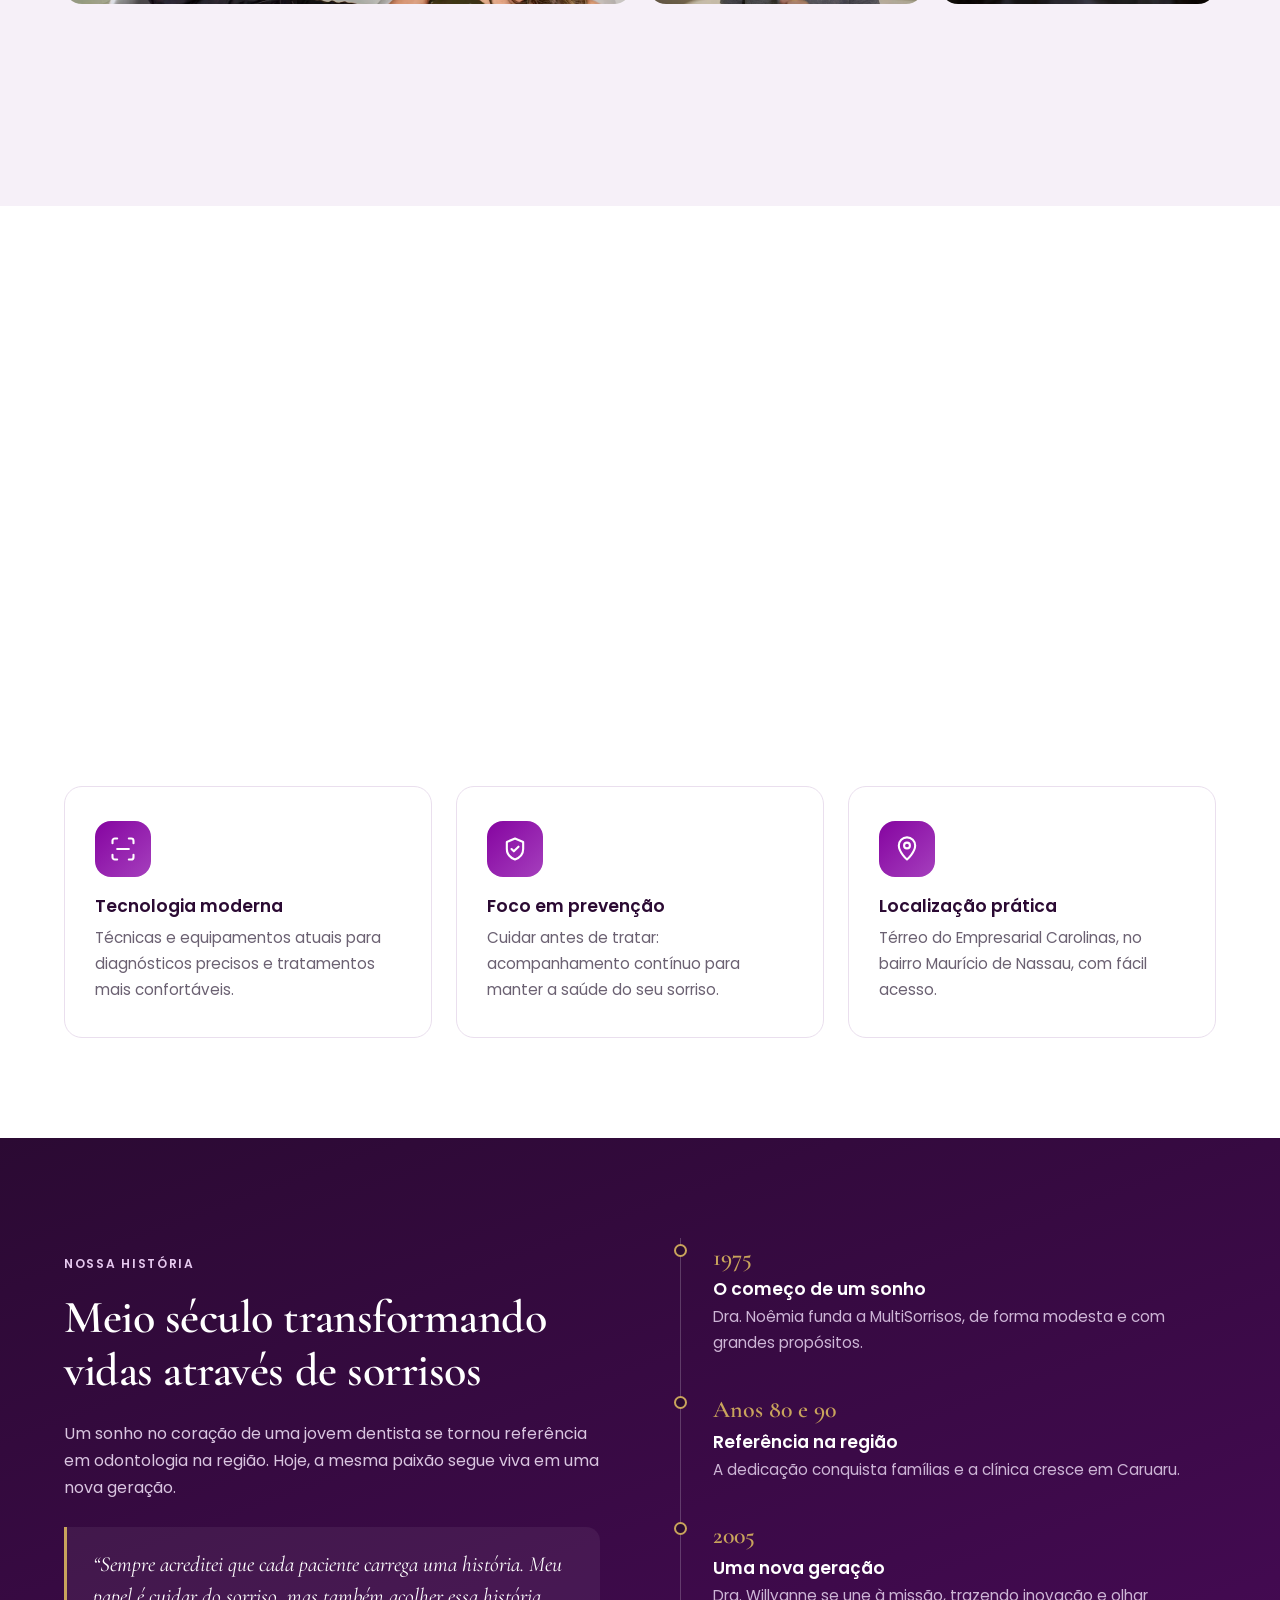
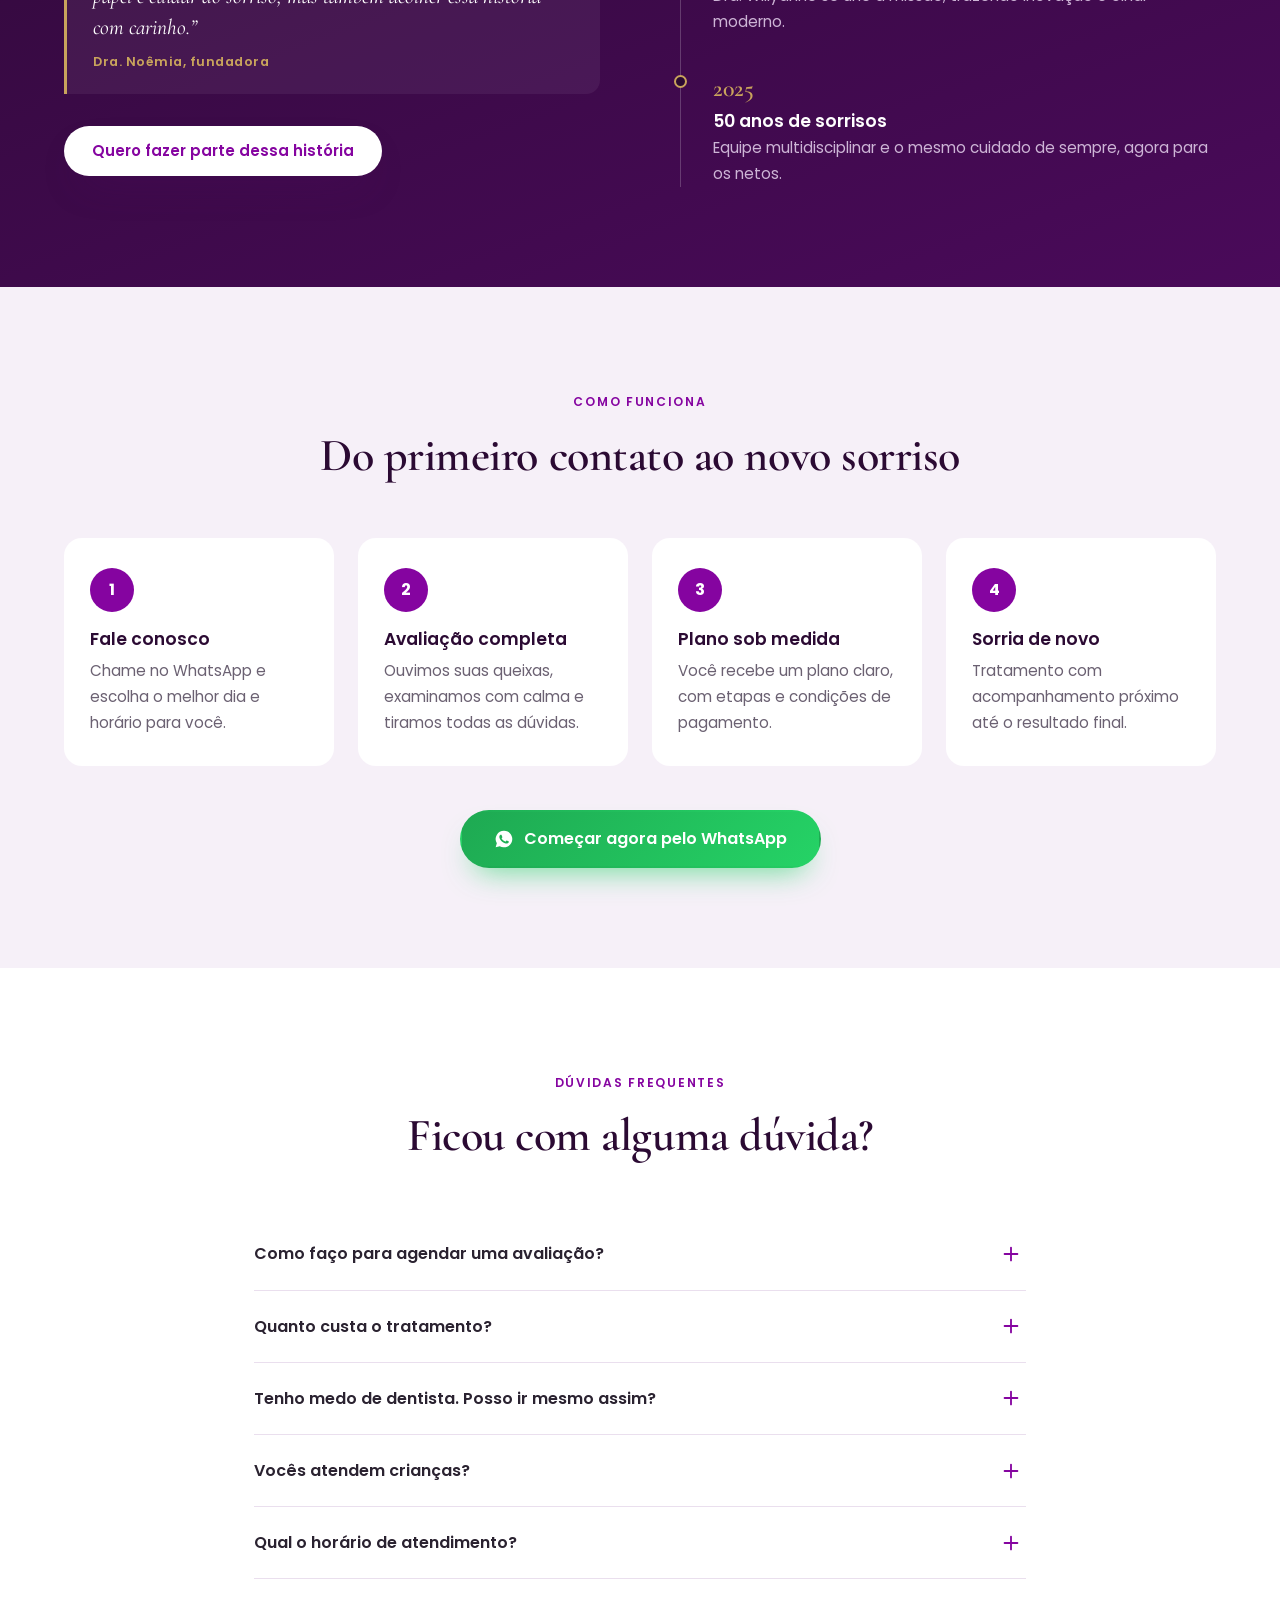
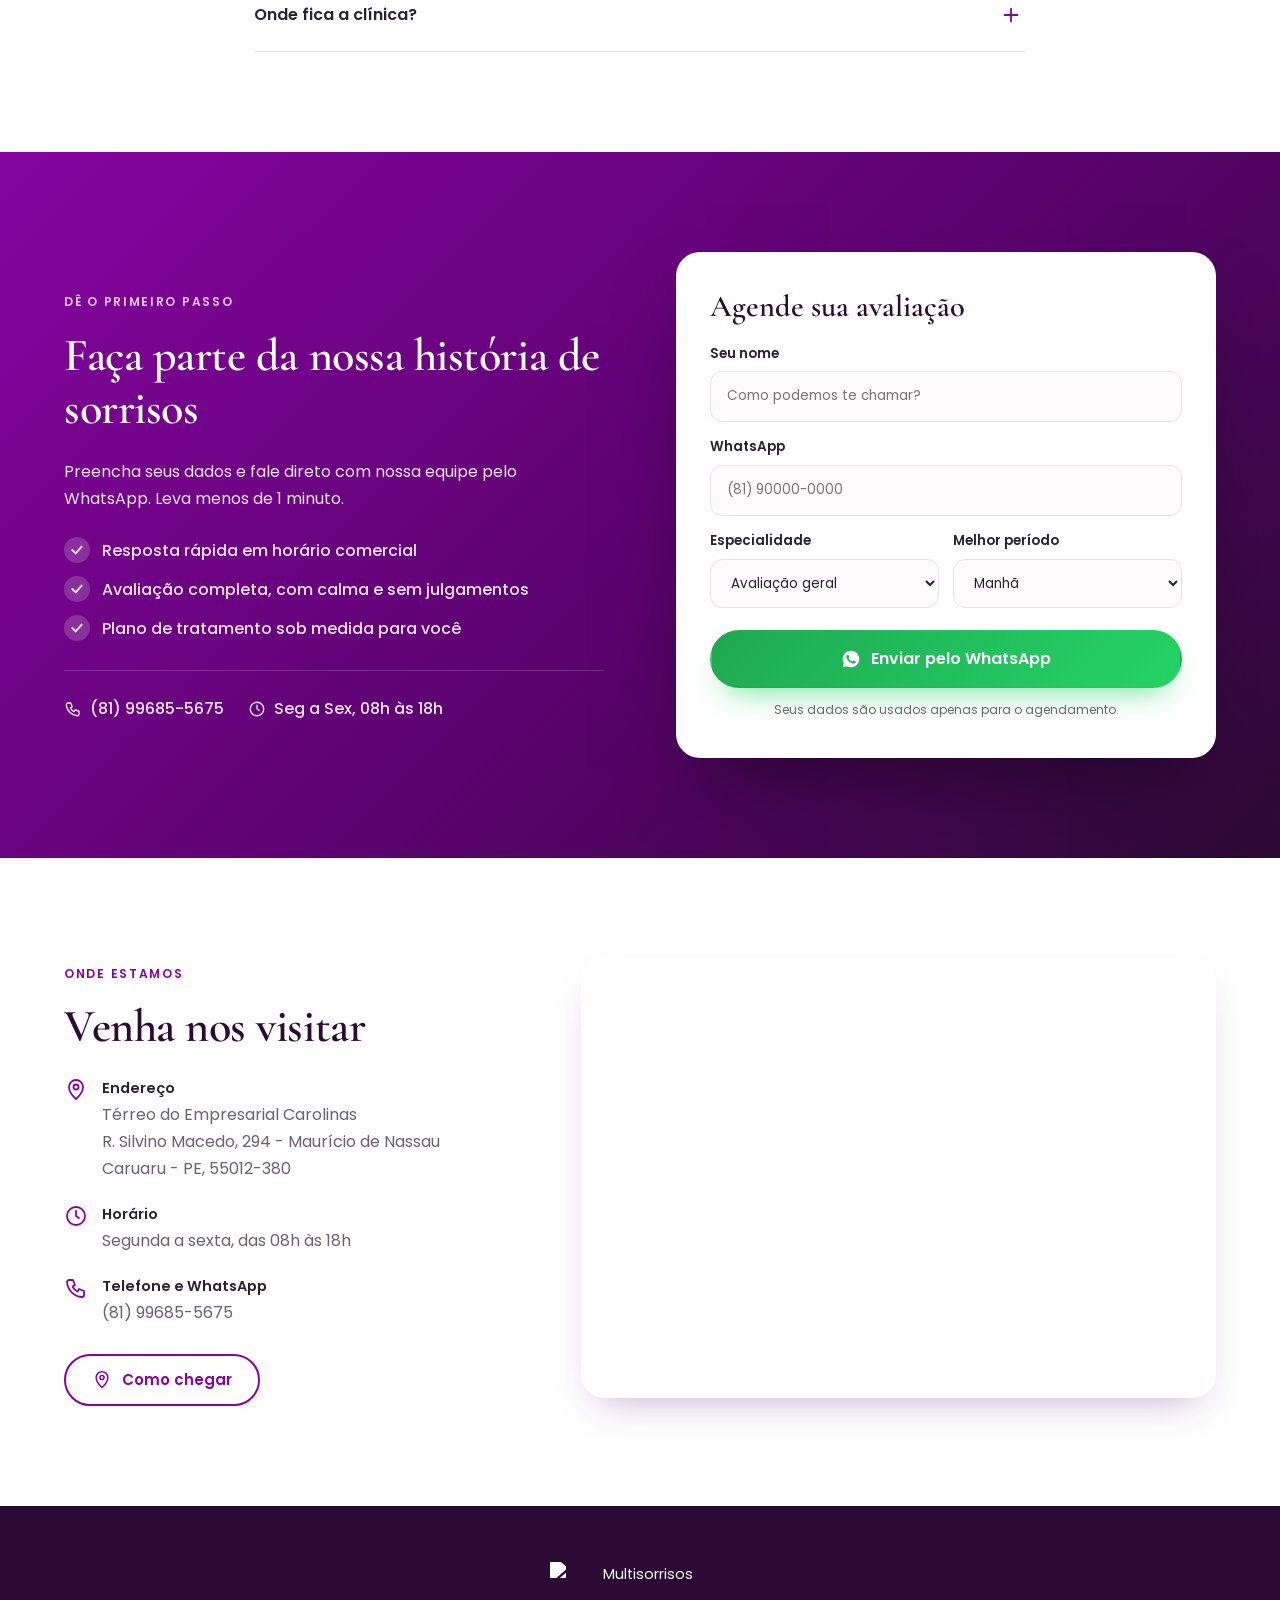
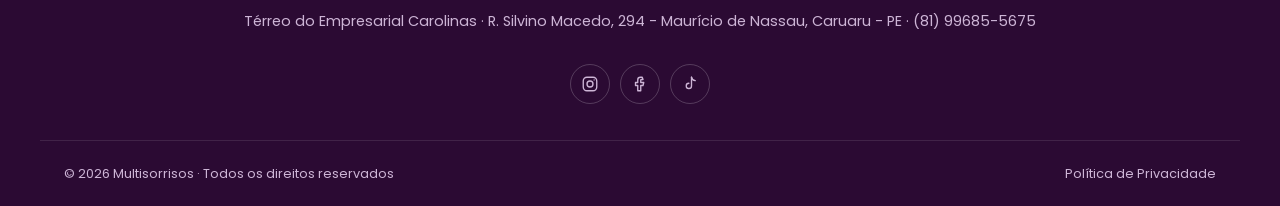
==== commit 2bf79e4f: "Fotos novas da clínica no topo, nas doutoras e na galeria - Topo passa a usar a foto das duas doutor" ====
--- a/index.html
+++ b/index.html
@@ -89,7 +89,7 @@
       </ul>
     </div>
     <div class="hero__media reveal">
-      <img src="https://multisorrisoscaruaru.com.br/wp-content/uploads/2025/12/Multisorrisos025-1536x1024.jpg" alt="Dra. Noêmia e Dra. Willyanne na recepção da Multisorrisos" width="1536" height="1024" fetchpriority="high">
+      <img src="assets/equipe/doutoras-hero.webp" alt="Dra. Noêmia e Dra. Willyanne no consultório da Multisorrisos" width="1150" height="1236" fetchpriority="high">
       <div class="seal" aria-hidden="true">
         <svg viewBox="0 0 200 200">
           <defs><path id="seal-circle" d="M100,100 m-78,0 a78,78 0 1,1 156,0 a78,78 0 1,1 -156,0"/></defs>
@@ -134,8 +134,8 @@
 <section class="section">
   <div class="container split split--duo">
     <div class="split__media split__media--duo reveal">
-      <img src="https://multisorrisoscaruaru.com.br/wp-content/uploads/2025/12/6-2.png" alt="Dra. Noêmia Carolina, fundadora da Multisorrisos" loading="lazy" class="split__img">
-      <img src="https://multisorrisoscaruaru.com.br/wp-content/uploads/2025/12/5-3.png" alt="Dra. Willyanne Vasconcelos" loading="lazy" class="split__img">
+      <img src="assets/equipe/dra-noemia.webp" alt="Dra. Noêmia Carolina na recepção da Multisorrisos" loading="lazy" width="900" height="1260" class="split__img">
+      <img src="assets/equipe/dra-willyanne.webp" alt="Dra. Willyanne Vasconcelos na recepção da Multisorrisos" loading="lazy" width="900" height="1260" class="split__img">
     </div>
     <div class="split__content reveal">
       <span class="eyebrow">Quem vai cuidar de você</span>
@@ -318,7 +318,7 @@
       <h2>Sorrisos que fazem parte da nossa história</h2>
       <p>Famílias, gerações e histórias que passaram pela MultiSorrisos e hoje sorriem com confiança.</p>
     </div>
-    <div class="pgallery reveal"><figure class="pgallery__item pgallery__item--wide"><img src="assets/pacientes/paciente-01.webp" alt="Irmãos sorrindo juntos na clínica" loading="lazy" style="object-position: center 45%"></figure><figure class="pgallery__item pgallery__item--tall"><img src="assets/pacientes/paciente-02.webp" alt="Menina escovando os dentes e sorrindo" loading="lazy" style="object-position: center 30%"></figure><figure class="pgallery__item"><img src="assets/pacientes/paciente-03.webp" alt="Menina sorrindo na cadeira do dentista" loading="lazy" style="object-position: center 35%"></figure><figure class="pgallery__item pgallery__item--wide"><img src="assets/pacientes/paciente-04.webp" alt="Paciente sorrindo em consulta com a dentista" loading="lazy" style="object-position: center 35%"></figure><figure class="pgallery__item"><img src="assets/pacientes/paciente-05.webp" alt="Paciente sorrindo durante avaliação odontológica" loading="lazy" style="object-position: center 40%"></figure><figure class="pgallery__item pgallery__item--tall"><img src="assets/pacientes/paciente-06.webp" alt="Dentista examinando paciente no consultório" loading="lazy" style="object-position: center 40%"></figure><figure class="pgallery__item pgallery__item--wide"><img src="assets/pacientes/paciente-07.webp" alt="Sorriso de paciente com aparelho ortodôntico" loading="lazy" style="object-position: center 55%"></figure><figure class="pgallery__item"><img src="assets/pacientes/paciente-08.webp" alt="Menino sorrindo com escova de dentes na recepção da MultiSorrisos" loading="lazy" style="object-position: center 45%"></figure><figure class="pgallery__item"><img src="assets/pacientes/paciente-09.webp" alt="Adolescente em avaliação odontológica" loading="lazy" style="object-position: center 45%"></figure><figure class="pgallery__item pgallery__item--wide"><img src="assets/pacientes/paciente-10.webp" alt="Dentista atendendo uma criança no consultório" loading="lazy" style="object-position: center 45%"></figure></div>
+    <div class="pgallery reveal"><figure class="pgallery__item pgallery__item--wide"><img src="assets/pacientes/paciente-01.webp" alt="Irmãos sorrindo juntos na clínica" loading="lazy" style="object-position: center 45%"></figure><figure class="pgallery__item pgallery__item--tall"><img src="assets/pacientes/paciente-02.webp" alt="Menina escovando os dentes e sorrindo" loading="lazy" style="object-position: center 30%"></figure><figure class="pgallery__item"><img src="assets/pacientes/paciente-03.webp" alt="Menina sorrindo na cadeira do dentista" loading="lazy" style="object-position: center 35%"></figure><figure class="pgallery__item"><img src="assets/pacientes/paciente-04.webp" alt="Paciente sorrindo em consulta com a dentista" loading="lazy" style="object-position: center 35%"></figure><figure class="pgallery__item"><img src="assets/pacientes/paciente-05.webp" alt="Paciente sorrindo durante avaliação odontológica" loading="lazy" style="object-position: center 40%"></figure><figure class="pgallery__item pgallery__item--wide"><img src="assets/pacientes/paciente-06.webp" alt="Dentista e paciente sorrindo no consultório" loading="lazy" style="object-position: center 40%"></figure><figure class="pgallery__item"><img src="assets/pacientes/paciente-07.webp" alt="Sorriso de paciente com aparelho ortodôntico" loading="lazy" style="object-position: center 55%"></figure><figure class="pgallery__item"><img src="assets/pacientes/paciente-08.webp" alt="Menino sorrindo com escova de dentes na recepção da MultiSorrisos" loading="lazy" style="object-position: center 45%"></figure><figure class="pgallery__item"><img src="assets/pacientes/paciente-09.webp" alt="Adolescente em avaliação odontológica" loading="lazy" style="object-position: center 45%"></figure></div>
     <div class="pgallery__cta reveal">
       <a href="#" class="btn btn--wa btn--lg" data-wa="Olá! Vi os sorrisos dos pacientes no site e quero agendar minha avaliação."><svg class="icon" viewBox="0 0 24 24" fill="currentColor" stroke="none" stroke-width="1.8" stroke-linecap="round" stroke-linejoin="round" aria-hidden="true"><path d="M12 2a10 10 0 0 0-8.6 15.1L2 22l5-1.3A10 10 0 1 0 12 2Zm5.3 14.2c-.2.6-1.3 1.2-1.8 1.2-.5.1-1 .2-3.3-.7-2.8-1.1-4.6-4-4.7-4.2-.1-.2-1.1-1.5-1.1-2.9s.7-2.1 1-2.3c.2-.3.5-.3.7-.3h.5c.2 0 .4 0 .6.5l.8 2c.1.2.1.4 0 .5l-.3.5-.4.4c-.1.2-.3.3-.1.6.2.3.8 1.3 1.7 2.1 1.2 1 2.1 1.3 2.4 1.5.3.1.5.1.6-.1l.9-1c.2-.3.4-.2.6-.1l1.9.9c.3.1.5.2.5.3.1.2.1.7-.1 1.3Z"/></svg>Quero ser o próximo sorriso</a>
       <a href="https://www.instagram.com/multisorrisos.caruaru/" class="link-arrow" target="_blank" rel="noopener"><svg class="icon icon--sm" viewBox="0 0 24 24" fill="none" stroke="currentColor" stroke-width="1.8" stroke-linecap="round" stroke-linejoin="round" aria-hidden="true"><rect x="3" y="3" width="18" height="18" rx="5"/><circle cx="12" cy="12" r="4"/><path d="M17.5 6.5h.01"/></svg>Veja mais no Instagram <svg class="icon icon--sm" viewBox="0 0 24 24" fill="none" stroke="currentColor" stroke-width="1.8" stroke-linecap="round" stroke-linejoin="round" aria-hidden="true"><path d="M5 12h14M13 6l6 6-6 6"/></svg></a>
--- a/styles.css
+++ b/styles.css
@@ -90,7 +90,7 @@
 .hero__lead { font-size: 1.1rem; color: var(--muted); max-width: 560px; }
 .hero__actions { display: flex; flex-wrap: wrap; gap: 14px; margin-top: 32px; }
 .hero__media { position: relative; }
-.hero__media > img { border-radius: var(--radius-lg); aspect-ratio: 4 / 4.3; object-fit: cover; object-position: 80% center; box-shadow: var(--shadow-lg); }
+.hero__media > img { border-radius: var(--radius-lg); aspect-ratio: 4 / 4.3; object-fit: cover; object-position: center; box-shadow: var(--shadow-lg); }
 .seal { position: absolute; left: -48px; bottom: 40px; width: 150px; height: 150px; border-radius: 50%; background: var(--white); box-shadow: var(--shadow); display: grid; place-items: center; }
 .seal svg { position: absolute; inset: 0; width: 100%; height: 100%; animation: spin 24s linear infinite; }
 .seal text { font-family: var(--sans); font-size: 12.5px; font-weight: 600; letter-spacing: 2.2px; fill: var(--purple); }
@@ -326,7 +326,7 @@
   :root { --header-h: 64px; }
   .hero { padding: 36px 0 48px; }
   .hero__grid, .split, .history__grid, .cta, .location__grid { grid-template-columns: 1fr; gap: 48px; }
-  .hero__media > img { aspect-ratio: 4 / 3; }
+  .hero__media > img { aspect-ratio: 4 / 3; object-position: center 22%; }
   .seal { left: auto; right: 16px; bottom: -36px; width: 120px; height: 120px; }
   .seal text { font-size: 12px; }
   .seal__num { font-size: 2.6rem; }
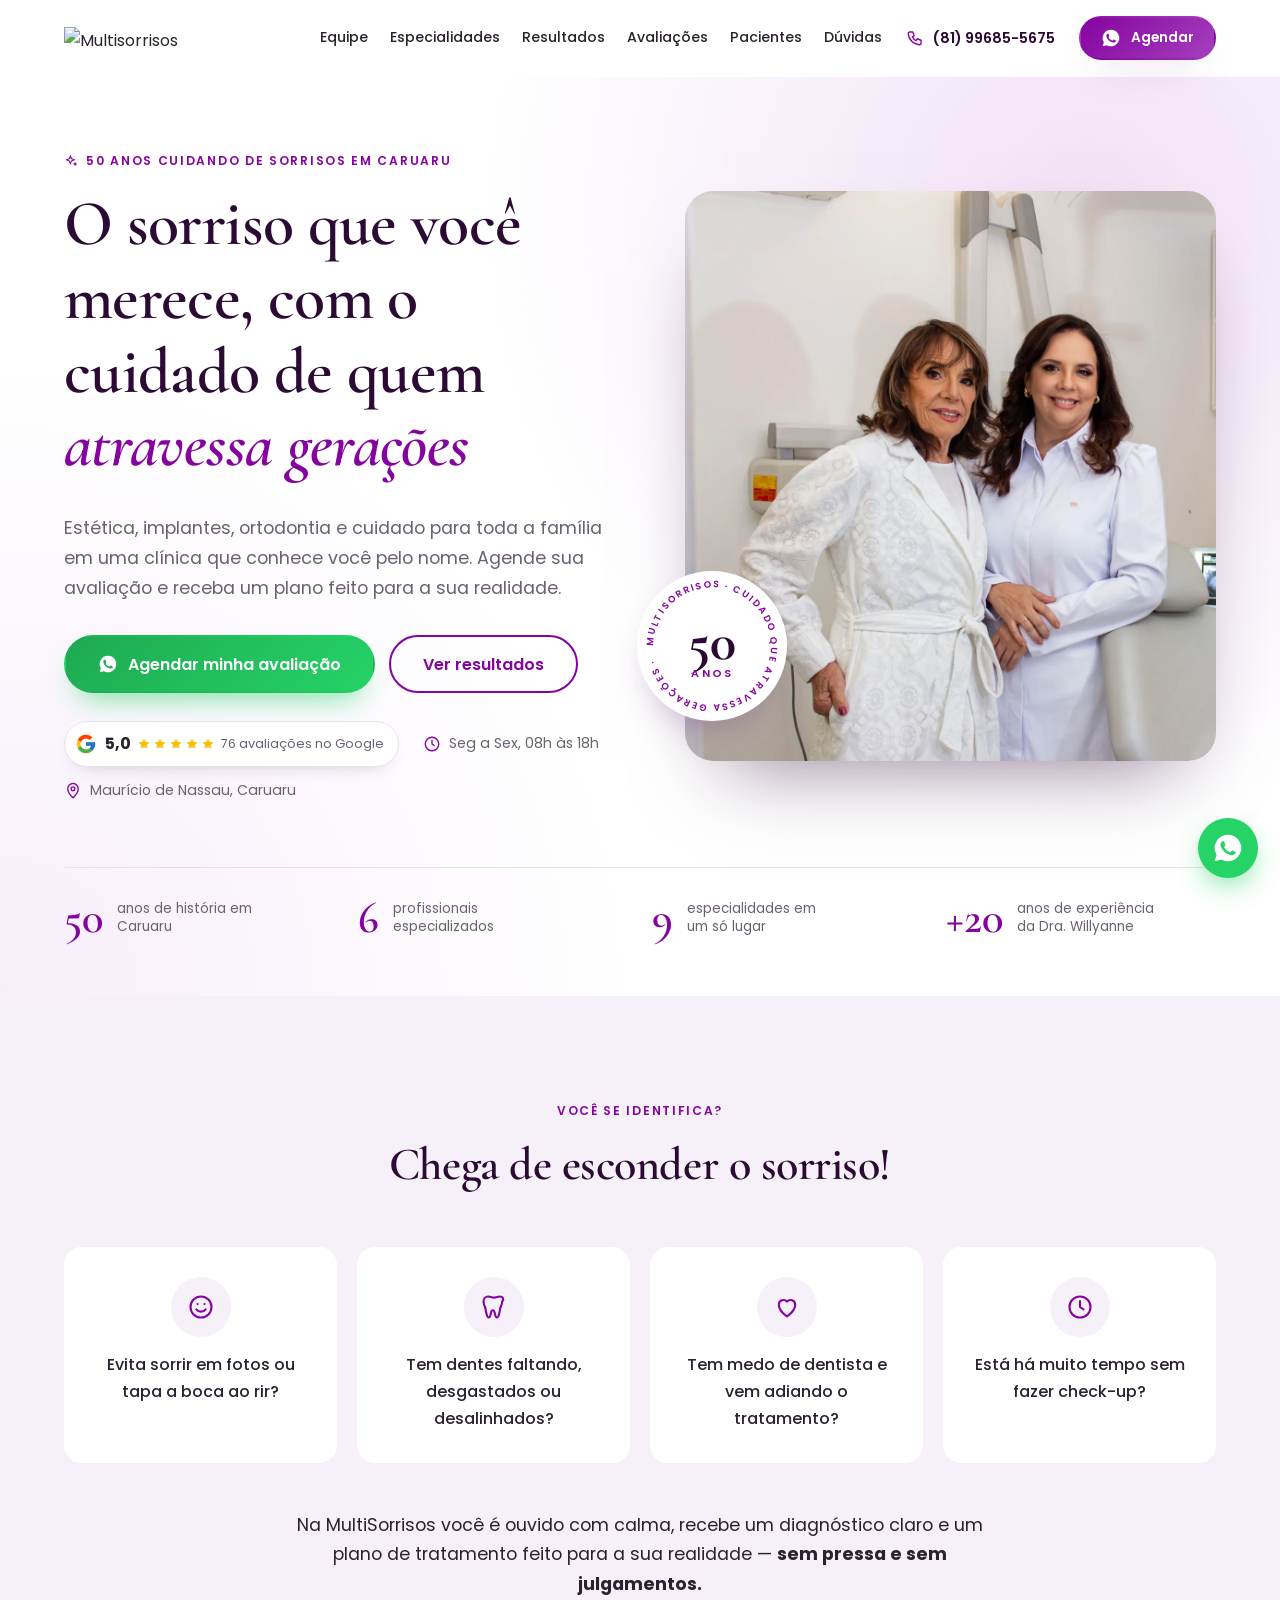
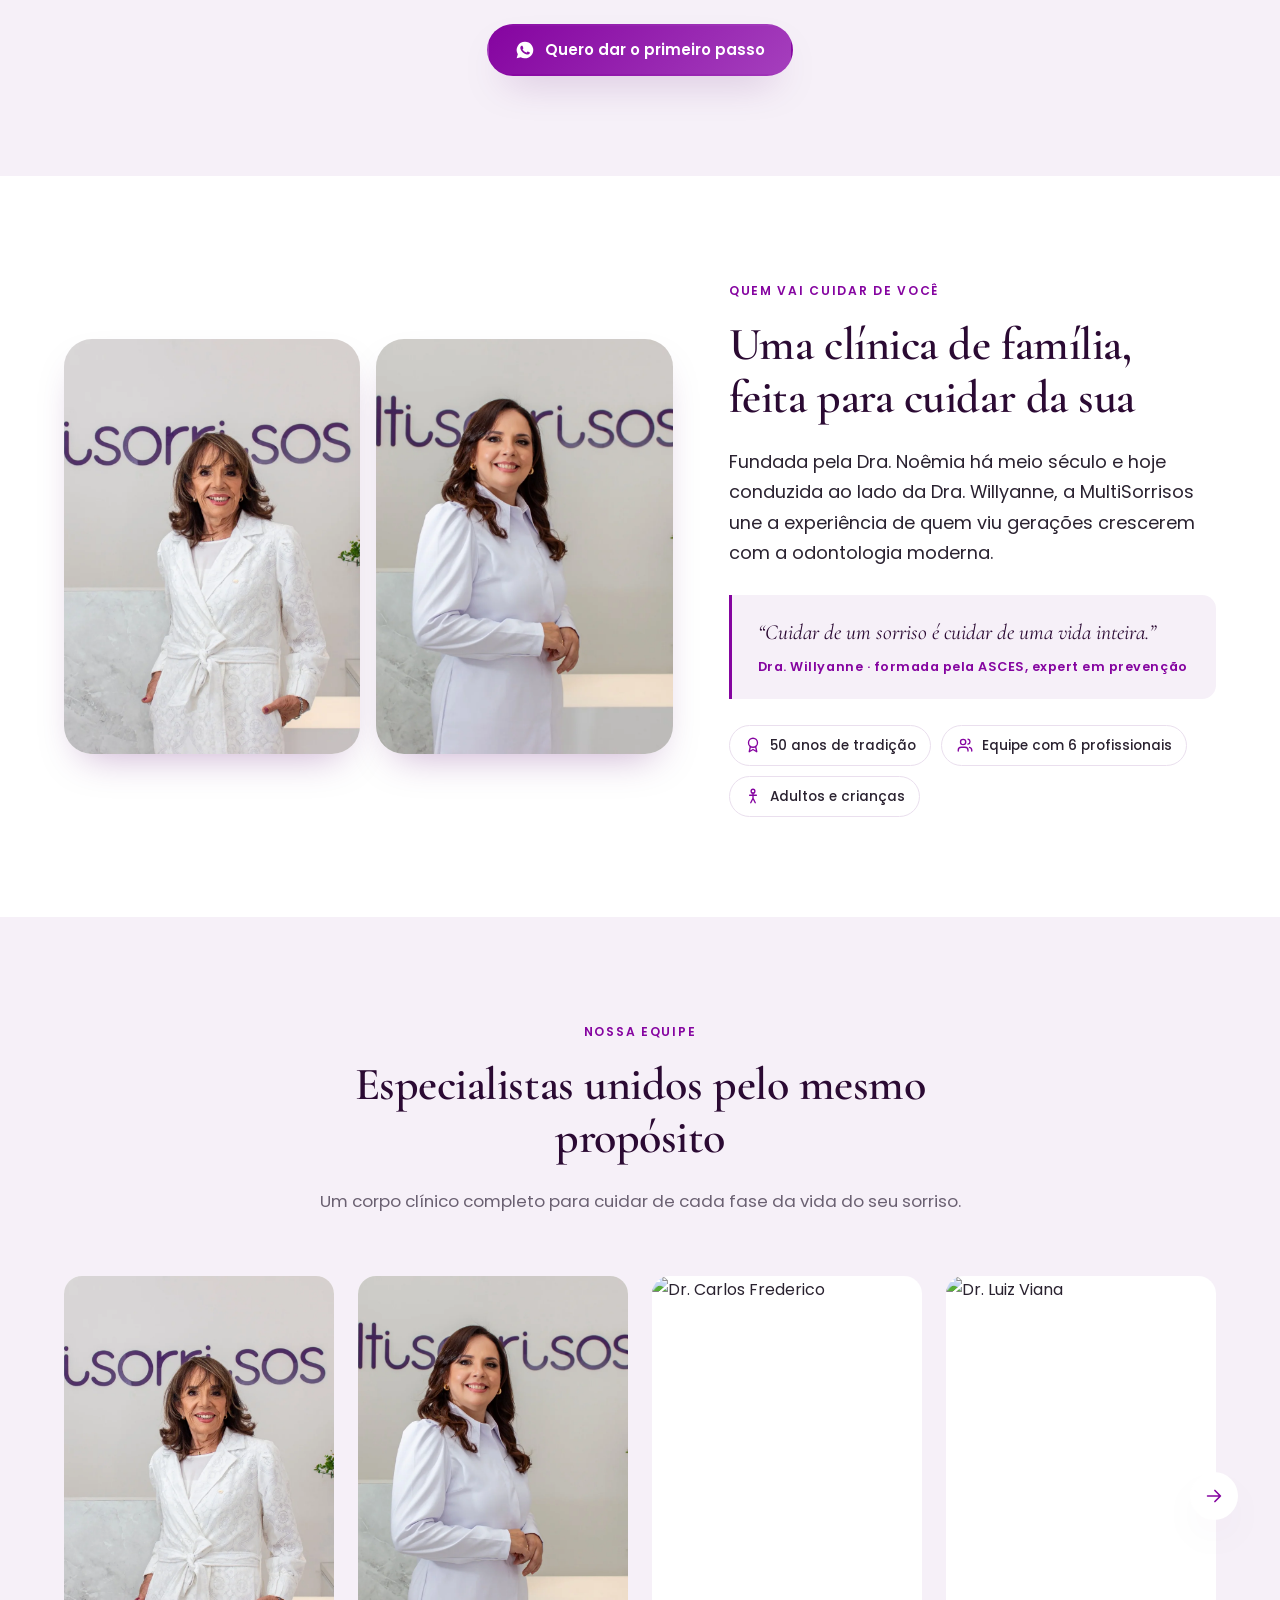
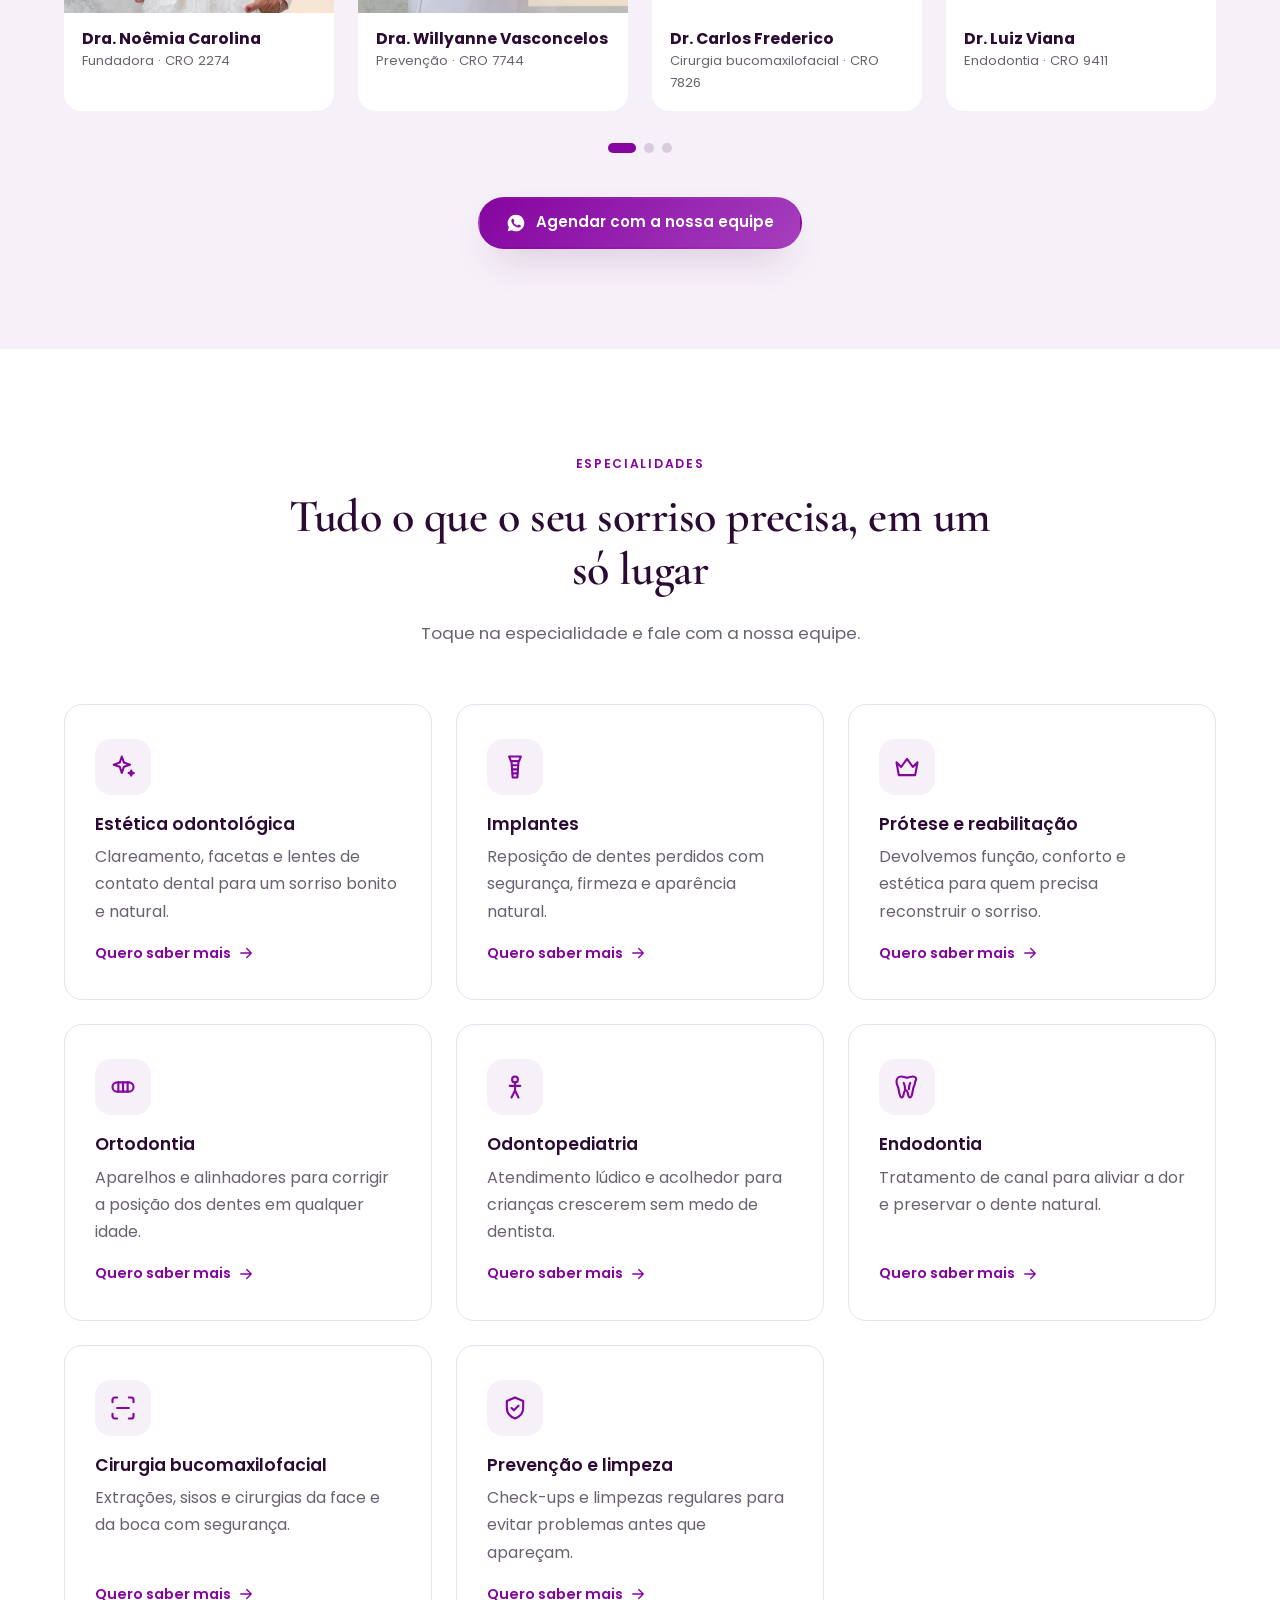
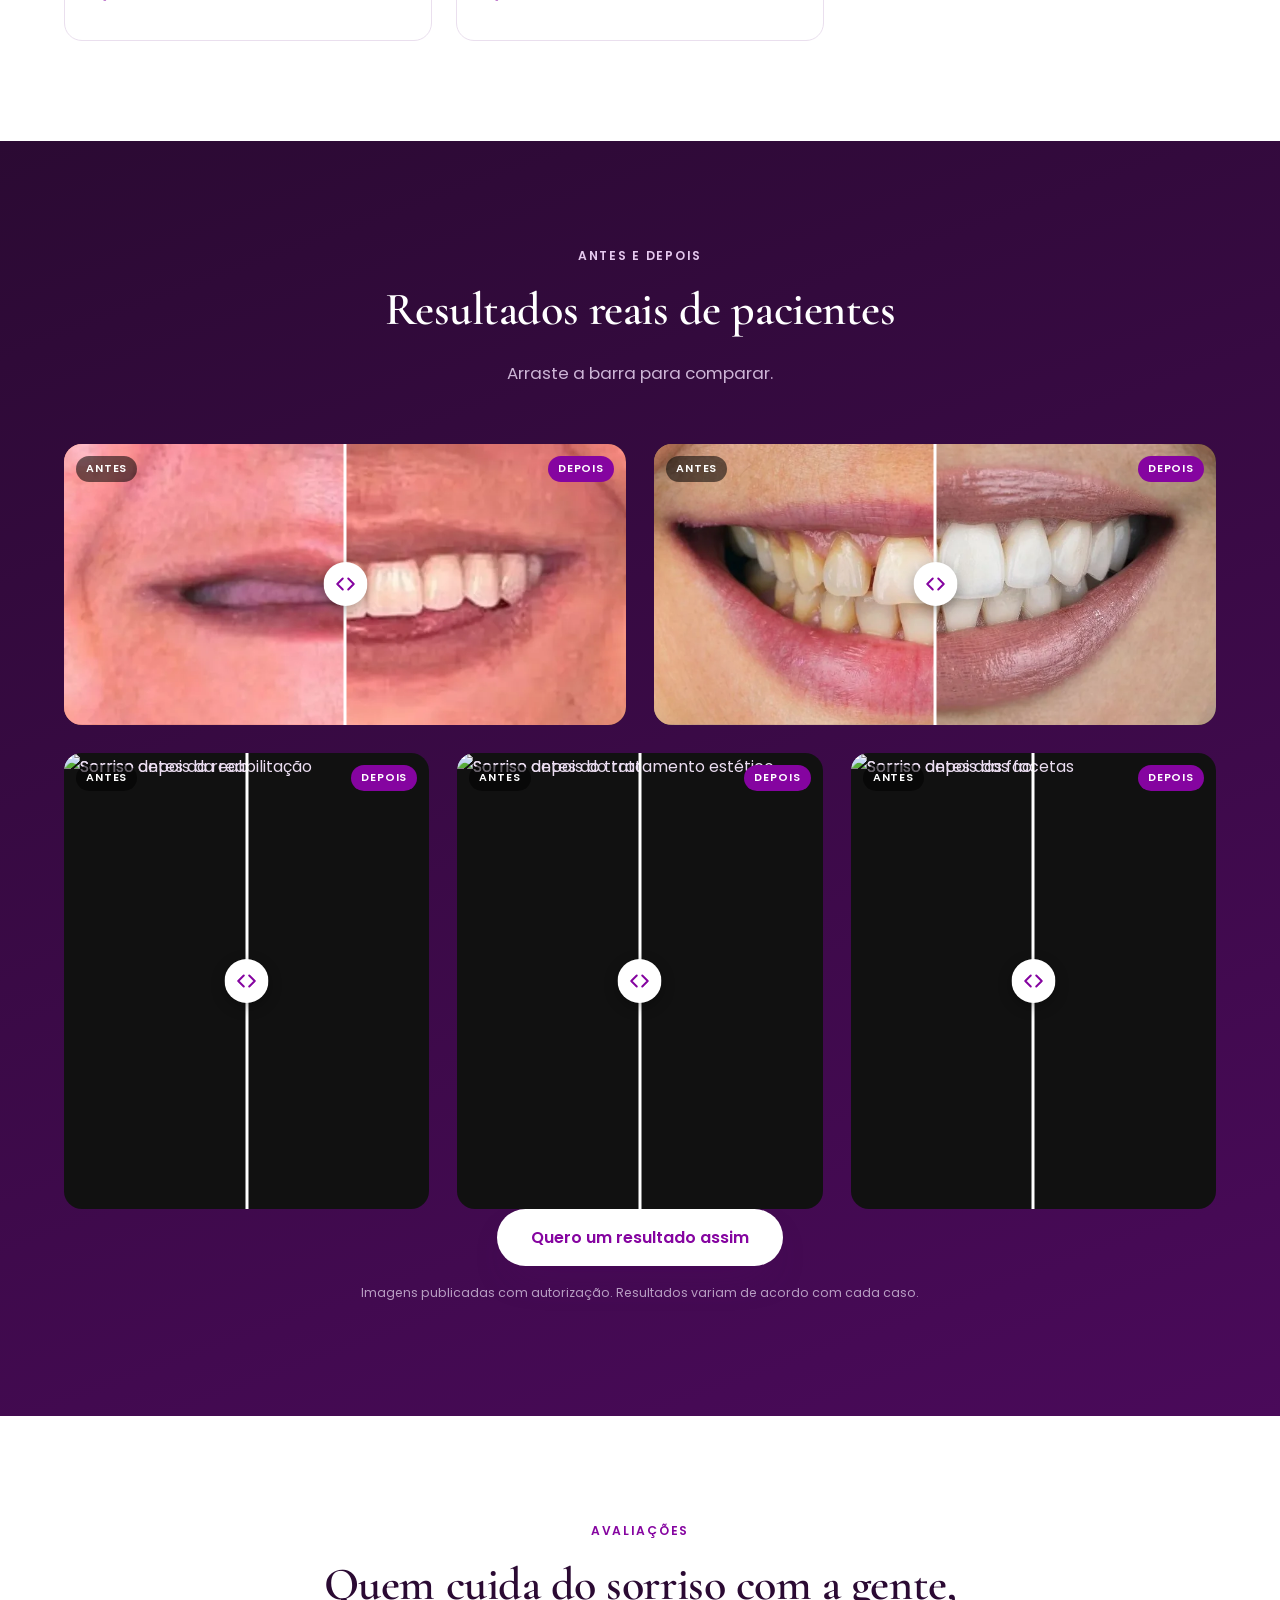
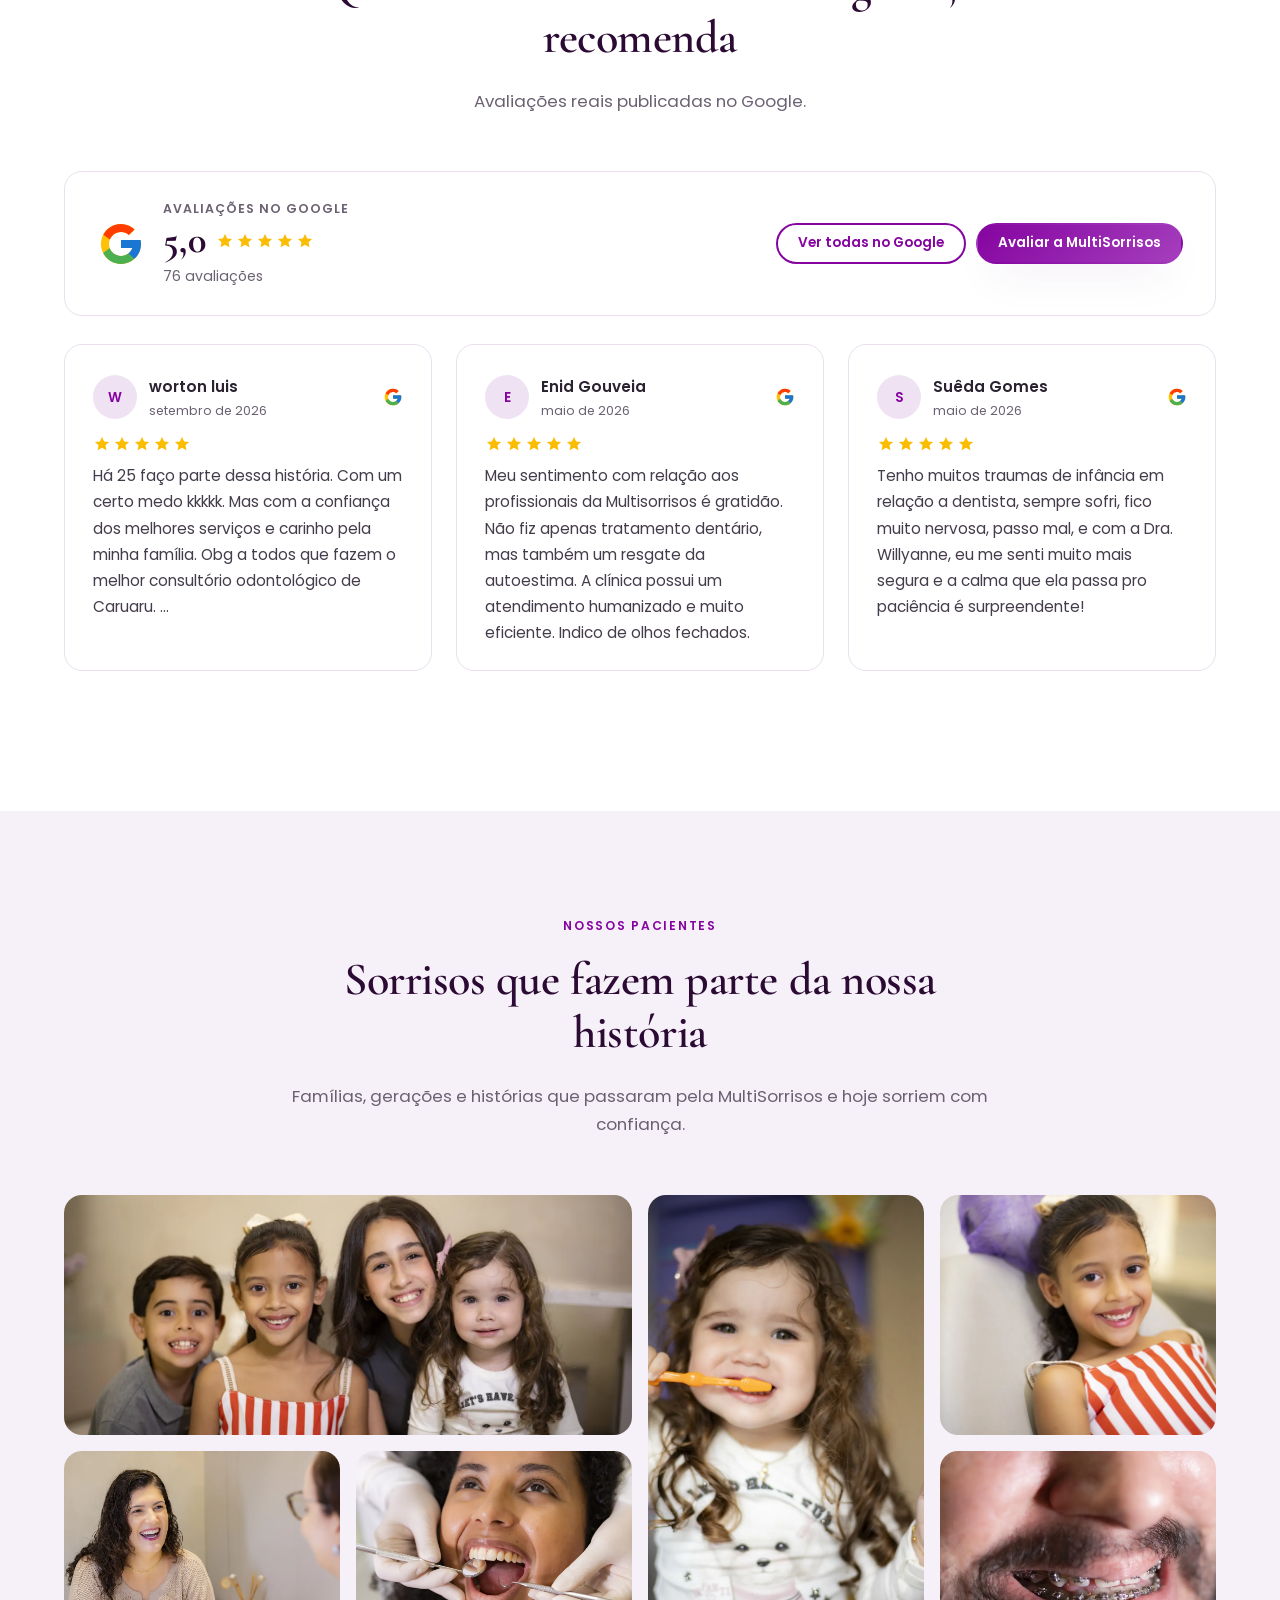
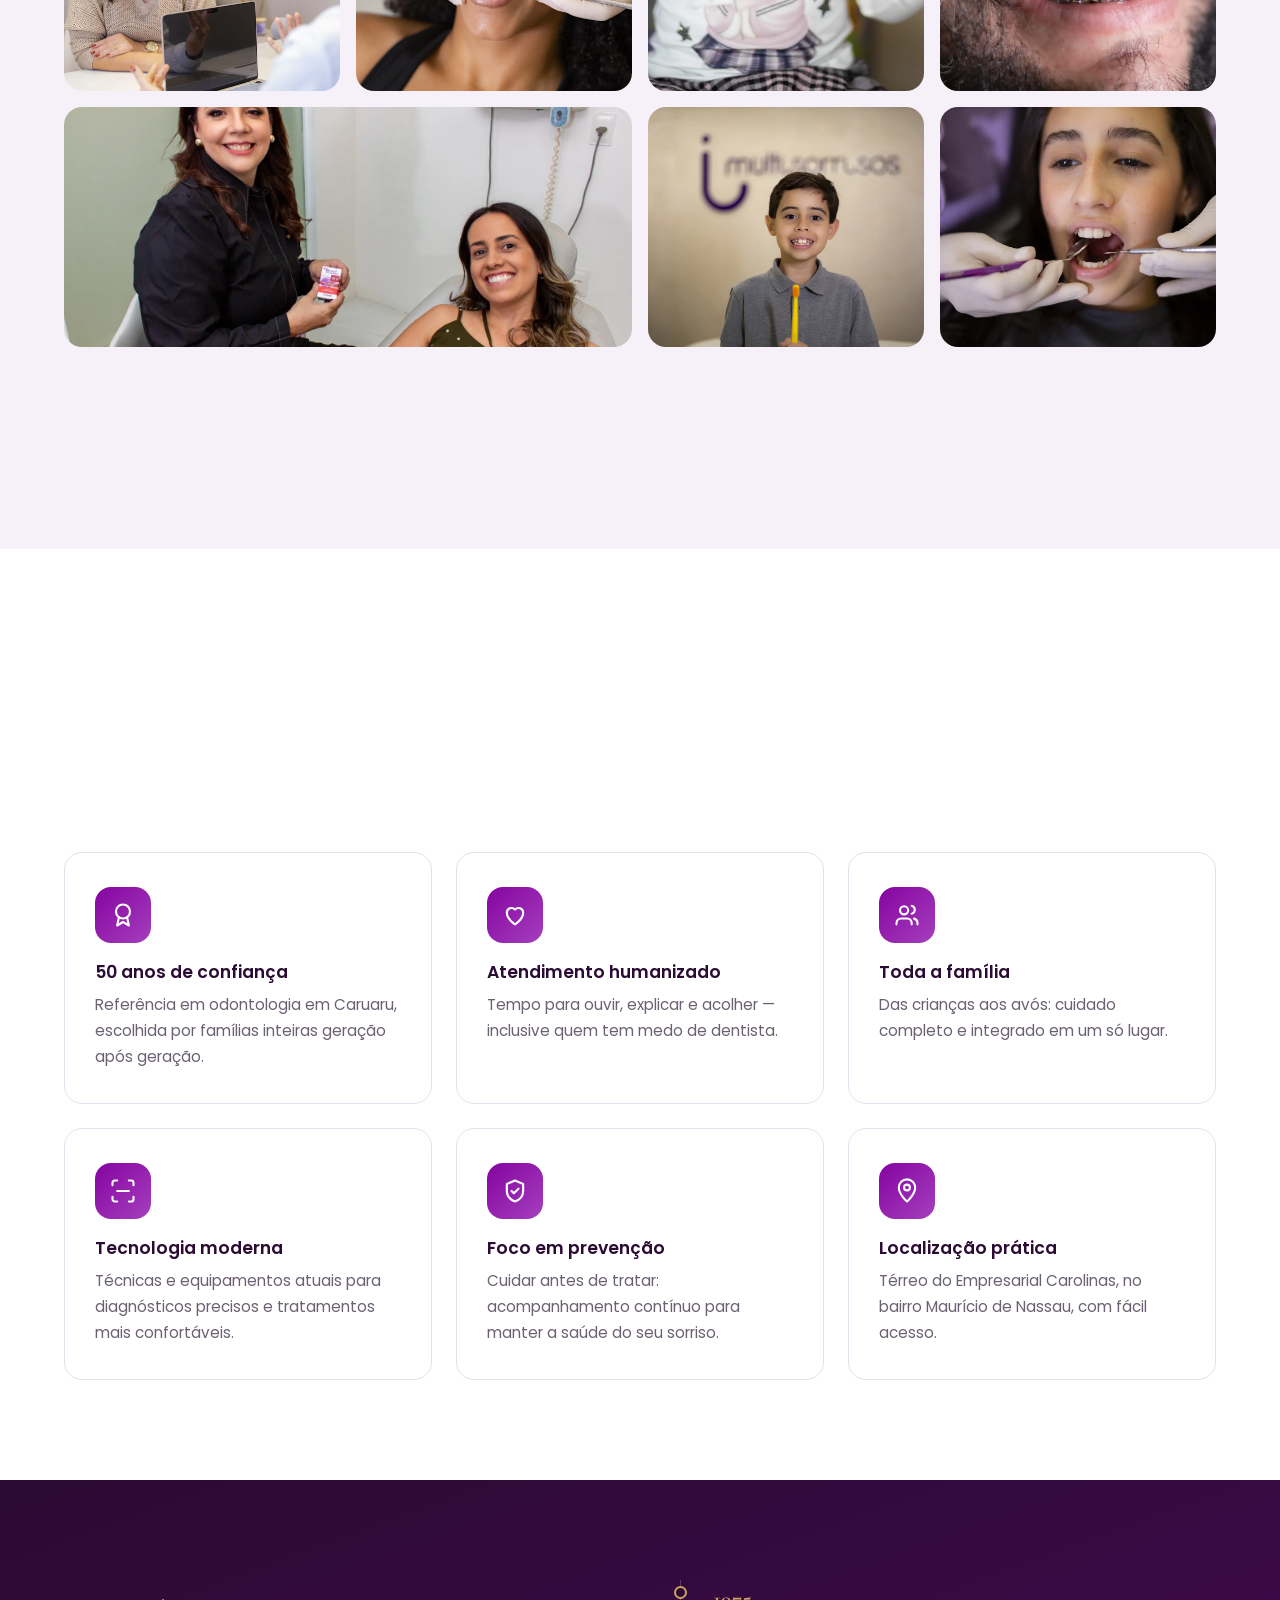
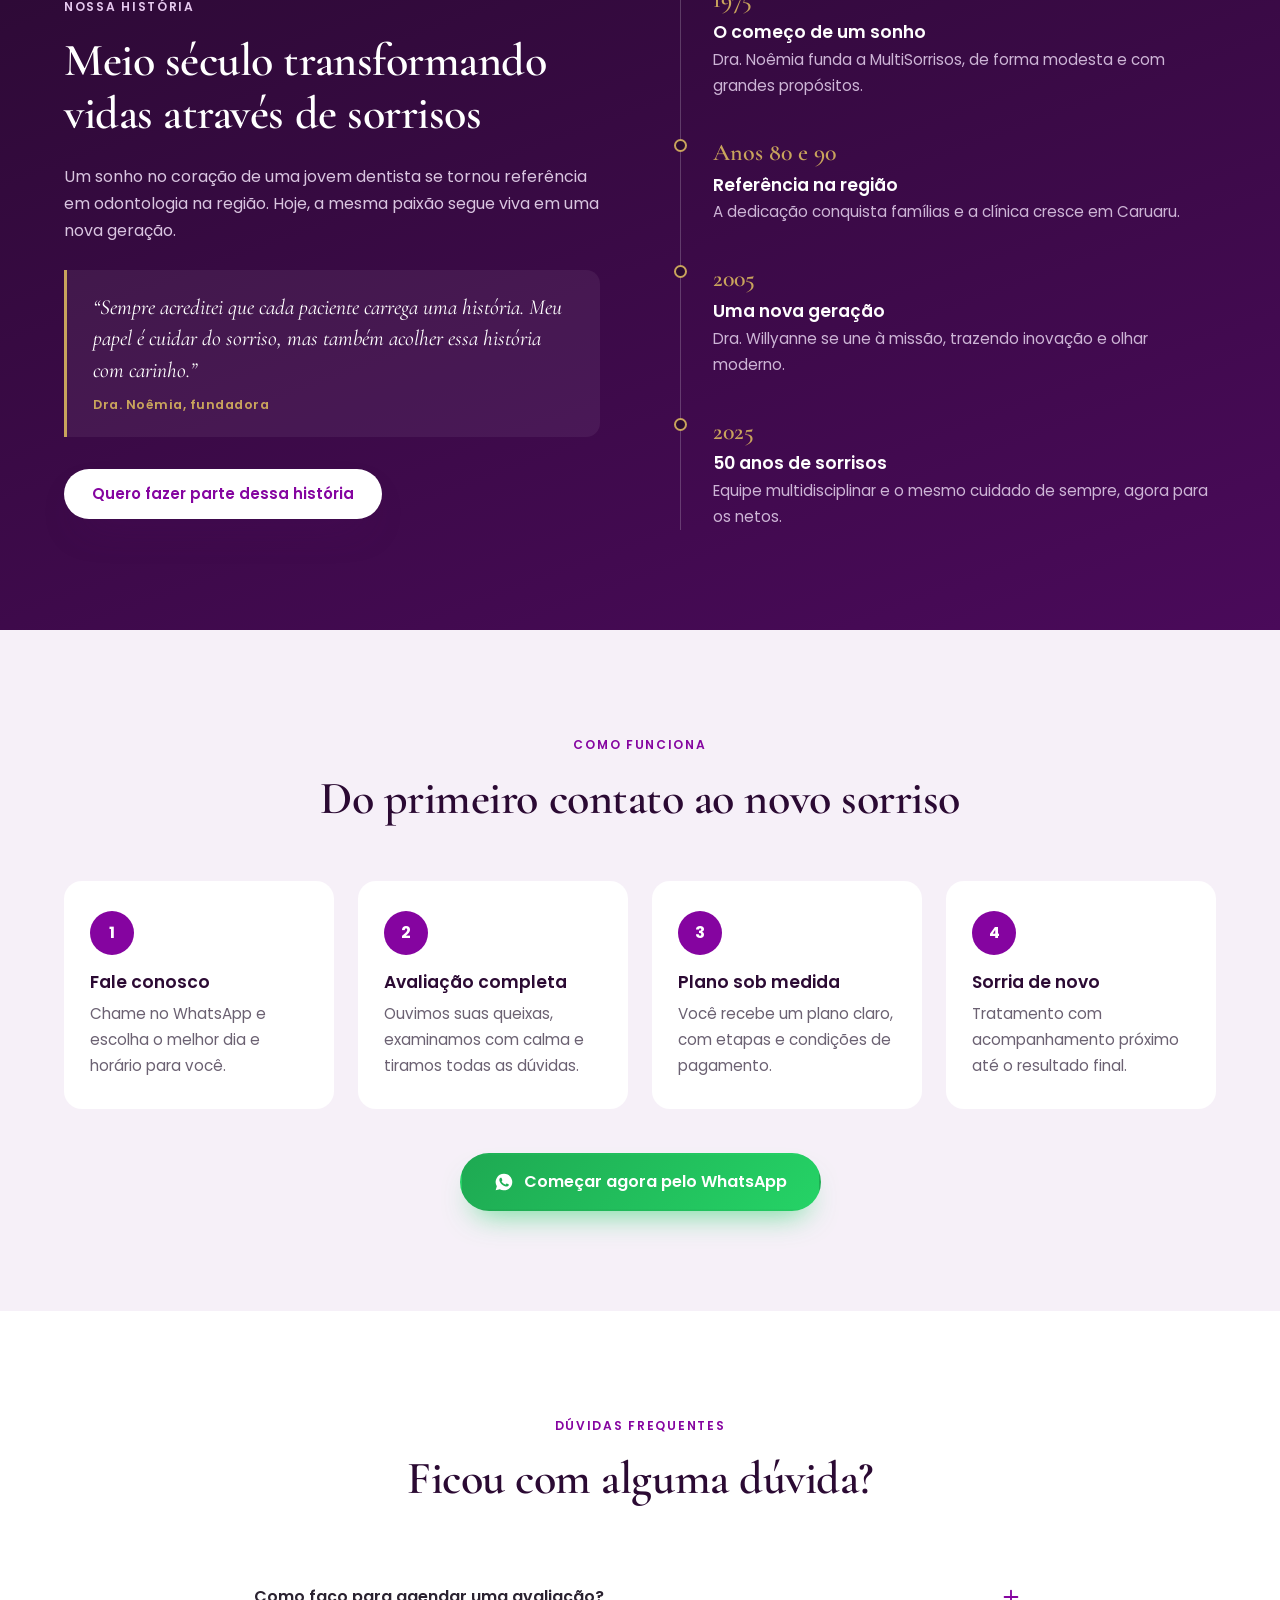
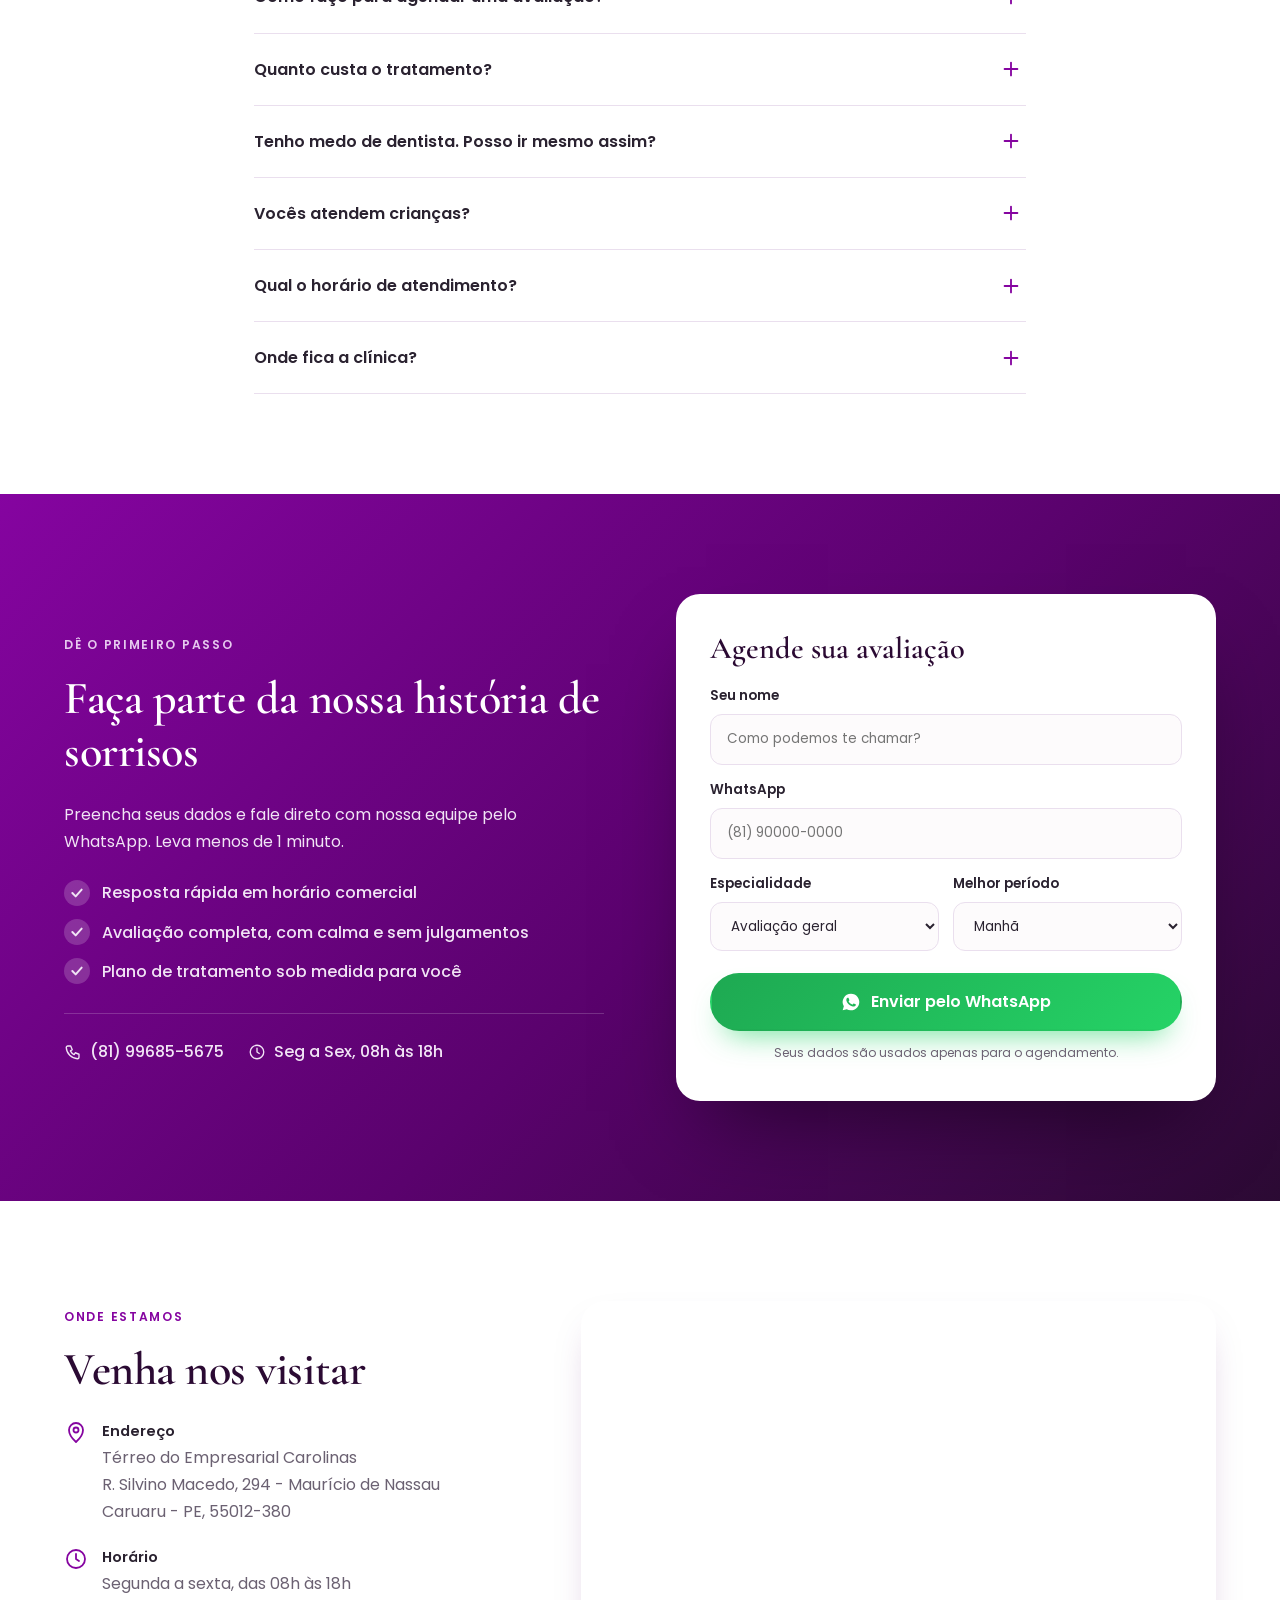
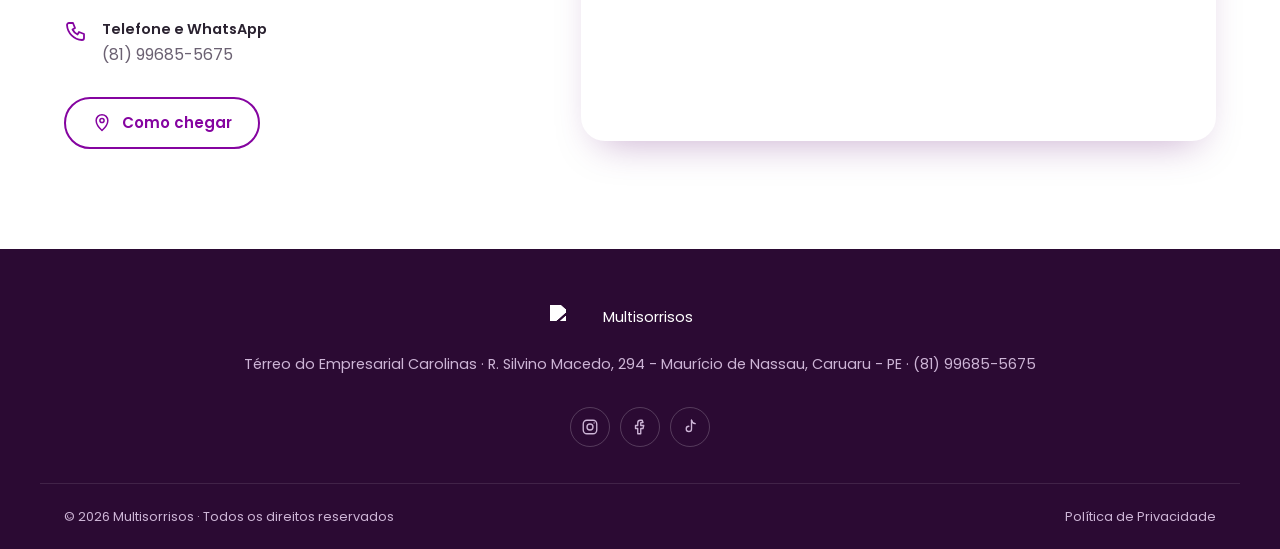
==== commit d14bf1f2: "Equipe com especialidades e CRO, novas especialidades e ajustes de texto - Equipe: remove a Dra. Jay" ====
--- a/index.html
+++ b/index.html
@@ -103,8 +103,8 @@
   <div class="container">
     <ul class="hero__stats reveal">
       <li><strong>50</strong><span>anos de história em Caruaru</span></li>
-      <li><strong>7</strong><span>profissionais especializados</span></li>
-      <li><strong>6</strong><span>especialidades em um só lugar</span></li>
+      <li><strong>6</strong><span>profissionais especializados</span></li>
+      <li><strong>9</strong><span>especialidades em um só lugar</span></li>
       <li><strong>+20</strong><span>anos de experiência da Dra. Willyanne</span></li>
     </ul>
   </div>
@@ -115,13 +115,13 @@
   <div class="container">
     <div class="section__head reveal">
       <span class="eyebrow">Você se identifica?</span>
-      <h2>Chega de esconder o sorriso</h2>
+      <h2>Chega de esconder o sorriso!</h2>
     </div>
     <div class="pains">
-      <div class="pain reveal"><span class="pain__icon"><svg class="icon" viewBox="0 0 24 24" fill="none" stroke="currentColor" stroke-width="1.8" stroke-linecap="round" stroke-linejoin="round" aria-hidden="true"><circle cx="12" cy="12" r="9"/><path d="M8 14s1.5 2 4 2 4-2 4-2"/><path d="M9 9.5h.01M15 9.5h.01"/></svg></span><p>Evita sorrir em fotos ou tapa a boca ao rir</p></div>
-      <div class="pain reveal"><span class="pain__icon"><svg class="icon" viewBox="0 0 24 24" fill="none" stroke="currentColor" stroke-width="1.8" stroke-linecap="round" stroke-linejoin="round" aria-hidden="true"><path d="M7 3c-2.2 0-4 1.8-4 4.3 0 2 .7 3.3 1.3 4.7.6 1.5.7 3.4 1.2 5.6.4 1.9 1 3.4 2 3.4 1.3 0 1.4-2 1.9-4 .3-1.3.8-2.2 1.6-2.2s1.3.9 1.6 2.2c.5 2 .6 4 1.9 4 1 0 1.6-1.5 2-3.4.5-2.2.6-4.1 1.2-5.6.6-1.4 1.3-2.7 1.3-4.7C21 4.8 19.2 3 17 3c-1.9 0-3 1-5 1S8.9 3 7 3Z"/></svg></span><p>Tem dentes faltando, desgastados ou desalinhados</p></div>
-      <div class="pain reveal"><span class="pain__icon"><svg class="icon" viewBox="0 0 24 24" fill="none" stroke="currentColor" stroke-width="1.8" stroke-linecap="round" stroke-linejoin="round" aria-hidden="true"><path d="M12 20s-7-4.4-7-10a4 4 0 0 1 7-2.6A4 4 0 0 1 19 10c0 5.6-7 10-7 10Z"/></svg></span><p>Tem medo de dentista e vem adiando o tratamento</p></div>
-      <div class="pain reveal"><span class="pain__icon"><svg class="icon" viewBox="0 0 24 24" fill="none" stroke="currentColor" stroke-width="1.8" stroke-linecap="round" stroke-linejoin="round" aria-hidden="true"><circle cx="12" cy="12" r="9"/><path d="M12 7v5l3 2"/></svg></span><p>Está há muito tempo sem fazer check-up</p></div>
+      <div class="pain reveal"><span class="pain__icon"><svg class="icon" viewBox="0 0 24 24" fill="none" stroke="currentColor" stroke-width="1.8" stroke-linecap="round" stroke-linejoin="round" aria-hidden="true"><circle cx="12" cy="12" r="9"/><path d="M8 14s1.5 2 4 2 4-2 4-2"/><path d="M9 9.5h.01M15 9.5h.01"/></svg></span><p>Evita sorrir em fotos ou tapa a boca ao rir?</p></div>
+      <div class="pain reveal"><span class="pain__icon"><svg class="icon" viewBox="0 0 24 24" fill="none" stroke="currentColor" stroke-width="1.8" stroke-linecap="round" stroke-linejoin="round" aria-hidden="true"><path d="M7 3c-2.2 0-4 1.8-4 4.3 0 2 .7 3.3 1.3 4.7.6 1.5.7 3.4 1.2 5.6.4 1.9 1 3.4 2 3.4 1.3 0 1.4-2 1.9-4 .3-1.3.8-2.2 1.6-2.2s1.3.9 1.6 2.2c.5 2 .6 4 1.9 4 1 0 1.6-1.5 2-3.4.5-2.2.6-4.1 1.2-5.6.6-1.4 1.3-2.7 1.3-4.7C21 4.8 19.2 3 17 3c-1.9 0-3 1-5 1S8.9 3 7 3Z"/></svg></span><p>Tem dentes faltando, desgastados ou desalinhados?</p></div>
+      <div class="pain reveal"><span class="pain__icon"><svg class="icon" viewBox="0 0 24 24" fill="none" stroke="currentColor" stroke-width="1.8" stroke-linecap="round" stroke-linejoin="round" aria-hidden="true"><path d="M12 20s-7-4.4-7-10a4 4 0 0 1 7-2.6A4 4 0 0 1 19 10c0 5.6-7 10-7 10Z"/></svg></span><p>Tem medo de dentista e vem adiando o tratamento?</p></div>
+      <div class="pain reveal"><span class="pain__icon"><svg class="icon" viewBox="0 0 24 24" fill="none" stroke="currentColor" stroke-width="1.8" stroke-linecap="round" stroke-linejoin="round" aria-hidden="true"><circle cx="12" cy="12" r="9"/><path d="M12 7v5l3 2"/></svg></span><p>Está há muito tempo sem fazer check-up?</p></div>
     </div>
     <div class="pains__answer reveal">
       <p>Na MultiSorrisos você é ouvido com calma, recebe um diagnóstico claro e um plano de tratamento feito para a sua realidade — <strong>sem pressa e sem julgamentos.</strong></p>
@@ -147,7 +147,7 @@
       </blockquote>
       <ul class="facts">
         <li><svg class="icon icon--sm" viewBox="0 0 24 24" fill="none" stroke="currentColor" stroke-width="1.8" stroke-linecap="round" stroke-linejoin="round" aria-hidden="true"><circle cx="12" cy="9" r="6"/><path d="m8.5 14-1.5 7 5-3 5 3-1.5-7"/></svg>50 anos de tradição</li>
-        <li><svg class="icon icon--sm" viewBox="0 0 24 24" fill="none" stroke="currentColor" stroke-width="1.8" stroke-linecap="round" stroke-linejoin="round" aria-hidden="true"><path d="M16 20v-1a4 4 0 0 0-4-4H7a4 4 0 0 0-4 4v1"/><circle cx="9.5" cy="8" r="3.5"/><path d="M21 20v-1a4 4 0 0 0-3-3.9M16 4.1a3.5 3.5 0 0 1 0 6.8"/></svg>Equipe com 7 profissionais</li>
+        <li><svg class="icon icon--sm" viewBox="0 0 24 24" fill="none" stroke="currentColor" stroke-width="1.8" stroke-linecap="round" stroke-linejoin="round" aria-hidden="true"><path d="M16 20v-1a4 4 0 0 0-4-4H7a4 4 0 0 0-4 4v1"/><circle cx="9.5" cy="8" r="3.5"/><path d="M21 20v-1a4 4 0 0 0-3-3.9M16 4.1a3.5 3.5 0 0 1 0 6.8"/></svg>Equipe com 6 profissionais</li>
         <li><svg class="icon icon--sm" viewBox="0 0 24 24" fill="none" stroke="currentColor" stroke-width="1.8" stroke-linecap="round" stroke-linejoin="round" aria-hidden="true"><circle cx="12" cy="5.5" r="2.5"/><path d="M12 8v7M7.5 11h9M9 21l3-6 3 6"/></svg>Adultos e crianças</li>
       </ul>
     </div>
@@ -162,17 +162,16 @@
       <h2>Especialistas unidos pelo mesmo propósito</h2>
       <p>Um corpo clínico completo para cuidar de cada fase da vida do seu sorriso.</p>
     </div>
-    <!-- CONFIRMAR: especialidade e CRO de cada profissional -->
+    <!-- PREENCHER: substituir [número] pelo CRO de cada profissional -->
     <div class="carousel reveal" data-carousel aria-roledescription="carrossel" aria-label="Equipe MultiSorrisos">
       <button class="carousel__btn carousel__btn--prev" type="button" data-carousel-prev aria-label="Profissional anterior"><svg class="icon" viewBox="0 0 24 24" fill="none" stroke="currentColor" stroke-width="1.8" stroke-linecap="round" stroke-linejoin="round" aria-hidden="true"><path d="M5 12h14M13 6l6 6-6 6"/></svg></button>
       <div class="team" data-carousel-track tabindex="0">
-        <figure class="member"><img src="https://multisorrisoscaruaru.com.br/wp-content/uploads/2025/12/6-2.png" alt="Dra. Noêmia Carolina" loading="lazy"><figcaption><strong>Dra. Noêmia Carolina</strong><span>Fundadora</span></figcaption></figure>
-        <figure class="member"><img src="https://multisorrisoscaruaru.com.br/wp-content/uploads/2025/12/5-3.png" alt="Dra. Willyanne Vasconcelos" loading="lazy"><figcaption><strong>Dra. Willyanne Vasconcelos</strong><span>Prevenção · Adulto e infantil</span></figcaption></figure>
-        <figure class="member"><img src="https://multisorrisoscaruaru.com.br/wp-content/uploads/2025/12/1-3.png" alt="Dr. Carlos Frederico" loading="lazy"><figcaption><strong>Dr. Carlos Frederico</strong><span>Cirurgião-dentista</span></figcaption></figure>
-        <figure class="member"><img src="https://multisorrisoscaruaru.com.br/wp-content/uploads/2025/12/2-3.png" alt="Dr. Luiz Viana" loading="lazy"><figcaption><strong>Dr. Luiz Viana</strong><span>Cirurgião-dentista</span></figcaption></figure>
-        <figure class="member"><img src="https://multisorrisoscaruaru.com.br/wp-content/uploads/2025/12/4-3.png" alt="Dra. Jaydene Lins" loading="lazy"><figcaption><strong>Dra. Jaydene Lins</strong><span>Cirurgiã-dentista</span></figcaption></figure>
-        <figure class="member"><img src="assets/equipe/dr-bruno-clerot.webp" alt="Dr. Bruno Clerot" loading="lazy" width="800" height="1200" class="member__img--top"><figcaption><strong>Dr. Bruno Clerot</strong><span>Cirurgião-dentista</span></figcaption></figure>
-        <figure class="member"><img src="assets/equipe/dra-iolanda.webp" alt="Dra. Iolanda" loading="lazy" width="800" height="1000"><figcaption><strong>Dra. Iolanda</strong><span>Cirurgiã-dentista · CRO 15030</span></figcaption></figure>
+        <figure class="member"><img src="assets/equipe/dra-noemia.webp" alt="Dra. Noêmia Carolina" loading="lazy" width="900" height="1260" class="member__img--top"><figcaption><strong>Dra. Noêmia Carolina</strong><span>Fundadora · CRO 2274</span></figcaption></figure>
+        <figure class="member"><img src="assets/equipe/dra-willyanne.webp" alt="Dra. Willyanne Vasconcelos" loading="lazy" width="900" height="1260" class="member__img--top"><figcaption><strong>Dra. Willyanne Vasconcelos</strong><span>Prevenção · CRO 7744</span></figcaption></figure>
+        <figure class="member"><img src="https://multisorrisoscaruaru.com.br/wp-content/uploads/2025/12/1-3.png" alt="Dr. Carlos Frederico" loading="lazy"><figcaption><strong>Dr. Carlos Frederico</strong><span>Cirurgia bucomaxilofacial · CRO 7826</span></figcaption></figure>
+        <figure class="member"><img src="https://multisorrisoscaruaru.com.br/wp-content/uploads/2025/12/2-3.png" alt="Dr. Luiz Viana" loading="lazy"><figcaption><strong>Dr. Luiz Viana</strong><span>Endodontia · CRO 9411</span></figcaption></figure>
+        <figure class="member"><img src="assets/equipe/dr-bruno-clerot.webp" alt="Dr. Bruno Clerot" loading="lazy" width="800" height="1200" class="member__img--top"><figcaption><strong>Dr. Bruno Clerot</strong><span>Prótese dentária · CRO 15768-IS</span></figcaption></figure>
+        <figure class="member"><img src="assets/equipe/dra-iolanda.webp" alt="Dra. Iolanda" loading="lazy" width="800" height="1000"><figcaption><strong>Dra. Iolanda</strong><span>Ortodontia · CRO 15030</span></figcaption></figure>
       </div>
       <button class="carousel__btn carousel__btn--next" type="button" data-carousel-next aria-label="Próximo profissional"><svg class="icon" viewBox="0 0 24 24" fill="none" stroke="currentColor" stroke-width="1.8" stroke-linecap="round" stroke-linejoin="round" aria-hidden="true"><path d="M5 12h14M13 6l6 6-6 6"/></svg></button>
       <div class="carousel__dots" data-carousel-dots></div>
@@ -220,6 +219,18 @@
         <div class="card__icon"><svg class="icon" viewBox="0 0 24 24" fill="none" stroke="currentColor" stroke-width="1.8" stroke-linecap="round" stroke-linejoin="round" aria-hidden="true"><circle cx="12" cy="5.5" r="2.5"/><path d="M12 8v7M7.5 11h9M9 21l3-6 3 6"/></svg></div>
         <h3>Odontopediatria</h3>
         <p>Atendimento lúdico e acolhedor para crianças crescerem sem medo de dentista.</p>
+        <span class="card__link">Quero saber mais <svg class="icon icon--sm" viewBox="0 0 24 24" fill="none" stroke="currentColor" stroke-width="1.8" stroke-linecap="round" stroke-linejoin="round" aria-hidden="true"><path d="M5 12h14M13 6l6 6-6 6"/></svg></span>
+      </a>
+      <a class="card reveal" href="#" data-wa="Olá! Estou com dor ou preciso de tratamento de canal.">
+        <div class="card__icon"><svg class="icon" viewBox="0 0 24 24" fill="none" stroke="currentColor" stroke-width="1.8" stroke-linecap="round" stroke-linejoin="round" aria-hidden="true"><path d="M7 3c-2.2 0-4 1.8-4 4.3 0 2 .7 3.3 1.3 4.7.6 1.5.7 3.4 1.2 5.6.4 1.9 1 3.4 2 3.4 1.3 0 1.4-2 1.9-4 .3-1.3.8-2.2 1.6-2.2s1.3.9 1.6 2.2c.5 2 .6 4 1.9 4 1 0 1.6-1.5 2-3.4.5-2.2.6-4.1 1.2-5.6.6-1.4 1.3-2.7 1.3-4.7C21 4.8 19.2 3 17 3c-1.9 0-3 1-5 1S8.9 3 7 3Z"/><path d="M9.2 8.5c.9 1.6 1.2 3.4 1.1 5.4M14.8 8.5c-.9 1.6-1.2 3.4-1.1 5.4"/></svg></div>
+        <h3>Endodontia</h3>
+        <p>Tratamento de canal para aliviar a dor e preservar o dente natural.</p>
+        <span class="card__link">Quero saber mais <svg class="icon icon--sm" viewBox="0 0 24 24" fill="none" stroke="currentColor" stroke-width="1.8" stroke-linecap="round" stroke-linejoin="round" aria-hidden="true"><path d="M5 12h14M13 6l6 6-6 6"/></svg></span>
+      </a>
+      <a class="card reveal" href="#" data-wa="Olá! Gostaria de uma avaliação de cirurgia bucomaxilofacial.">
+        <div class="card__icon"><svg class="icon" viewBox="0 0 24 24" fill="none" stroke="currentColor" stroke-width="1.8" stroke-linecap="round" stroke-linejoin="round" aria-hidden="true"><path d="M3 7V5a2 2 0 0 1 2-2h2M17 3h2a2 2 0 0 1 2 2v2M21 17v2a2 2 0 0 1-2 2h-2M7 21H5a2 2 0 0 1-2-2v-2"/><path d="M7 12h10"/></svg></div>
+        <h3>Cirurgia bucomaxilofacial</h3>
+        <p>Extrações, sisos e cirurgias da face e da boca com segurança.</p>
         <span class="card__link">Quero saber mais <svg class="icon icon--sm" viewBox="0 0 24 24" fill="none" stroke="currentColor" stroke-width="1.8" stroke-linecap="round" stroke-linejoin="round" aria-hidden="true"><path d="M5 12h14M13 6l6 6-6 6"/></svg></span>
       </a>
       <a class="card reveal" href="#" data-wa="Olá! Gostaria de agendar uma limpeza e check-up.">
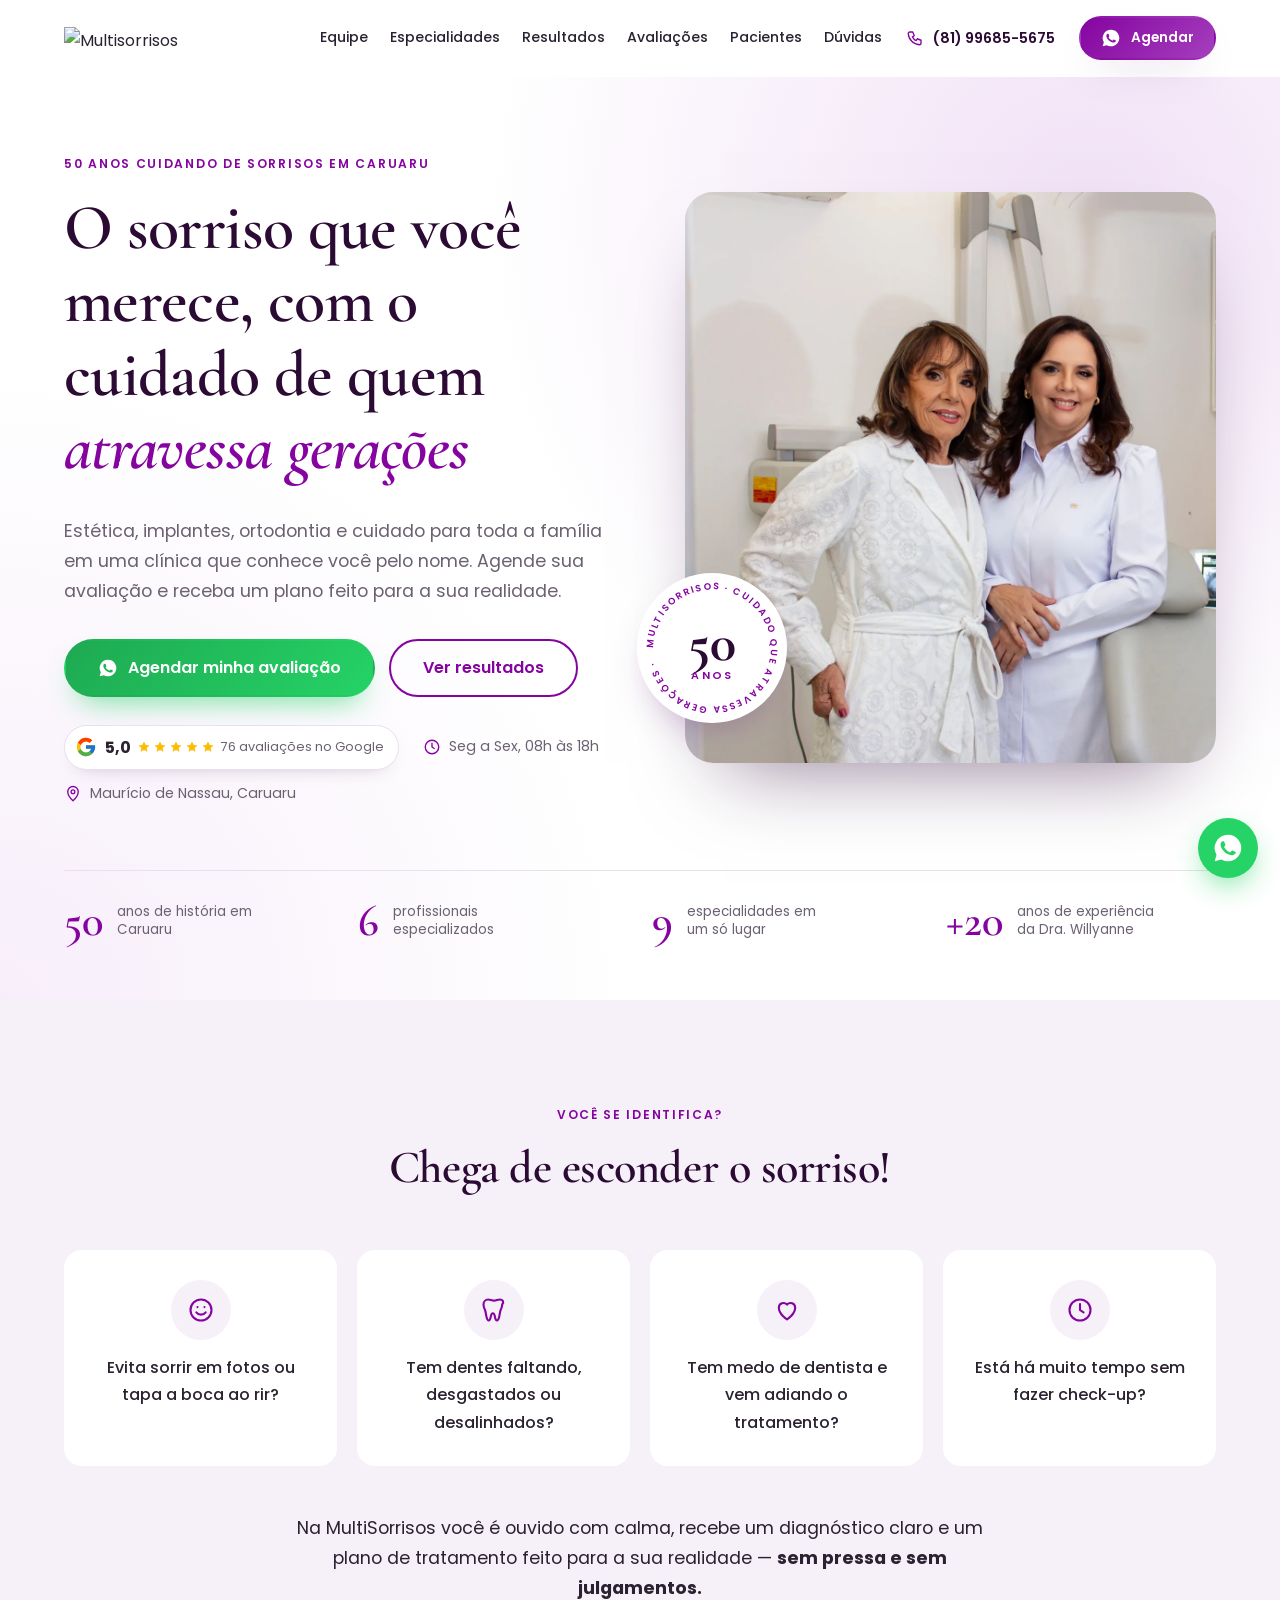
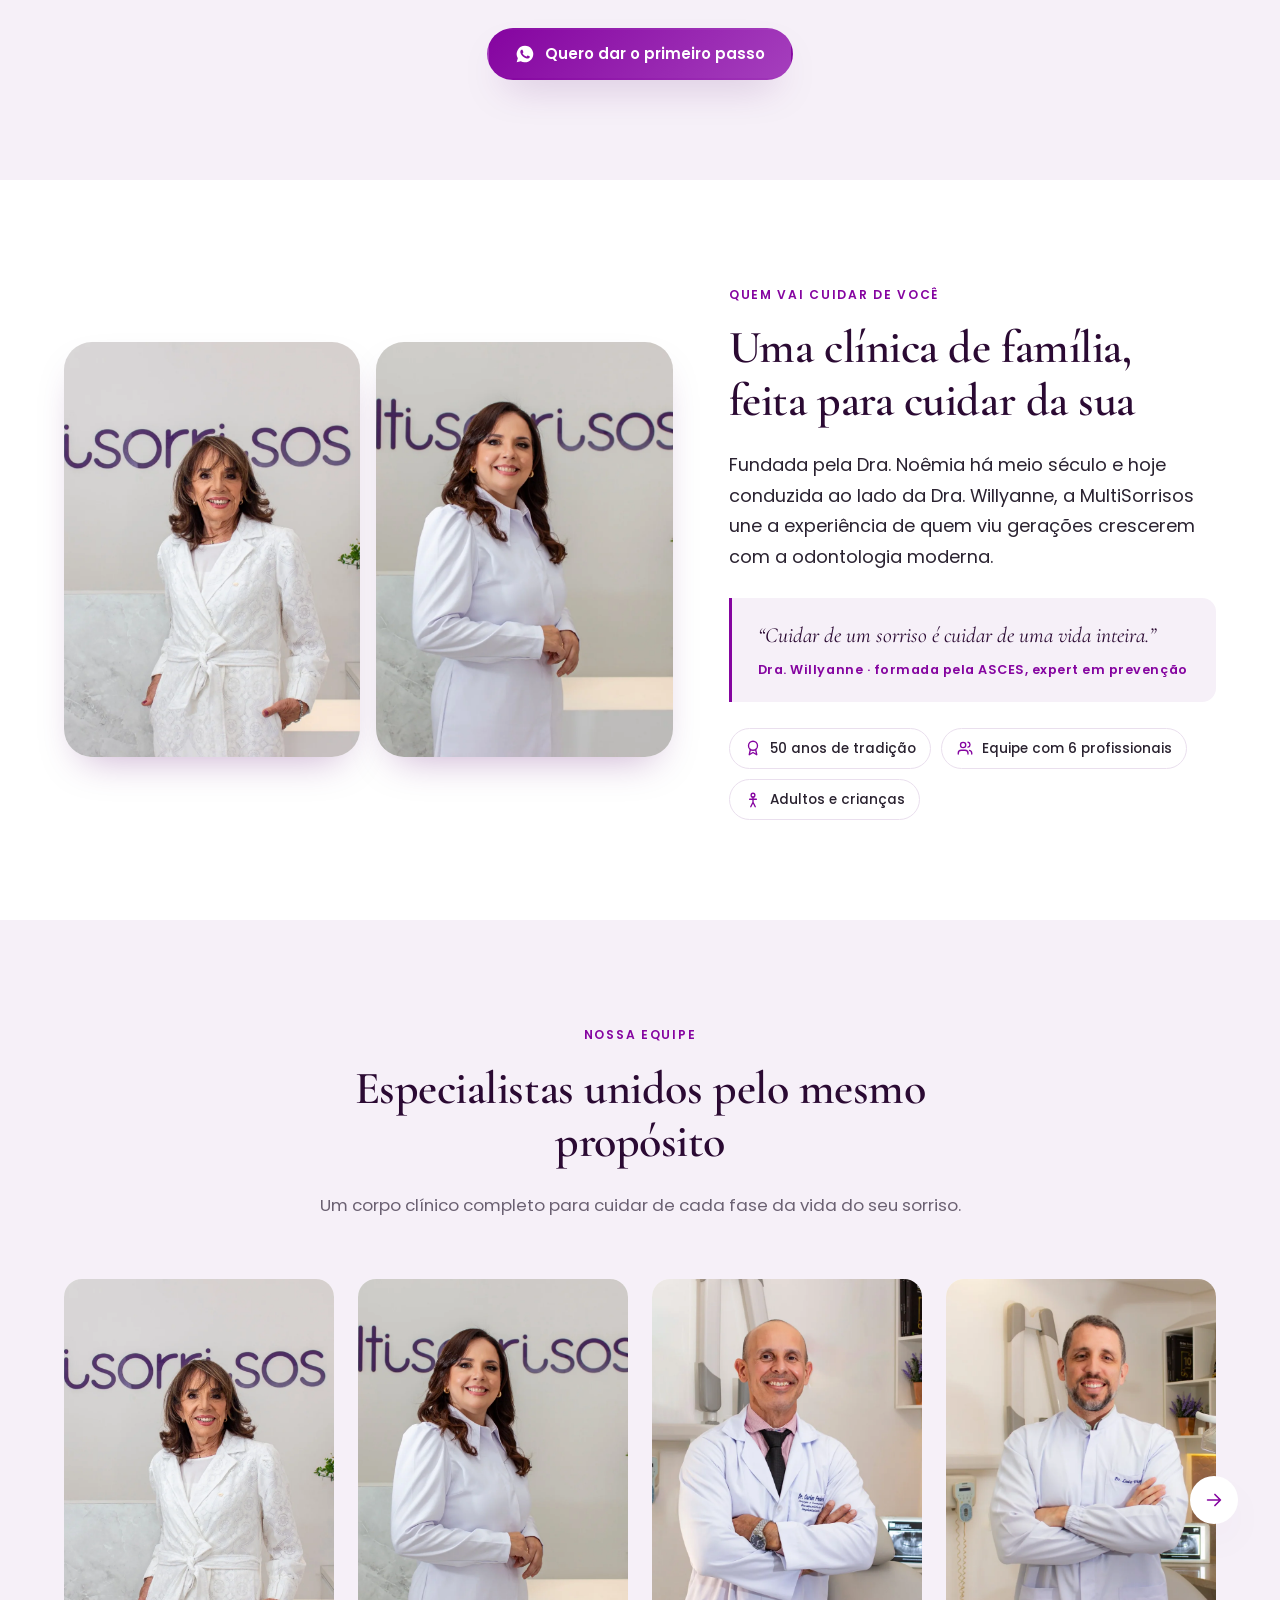
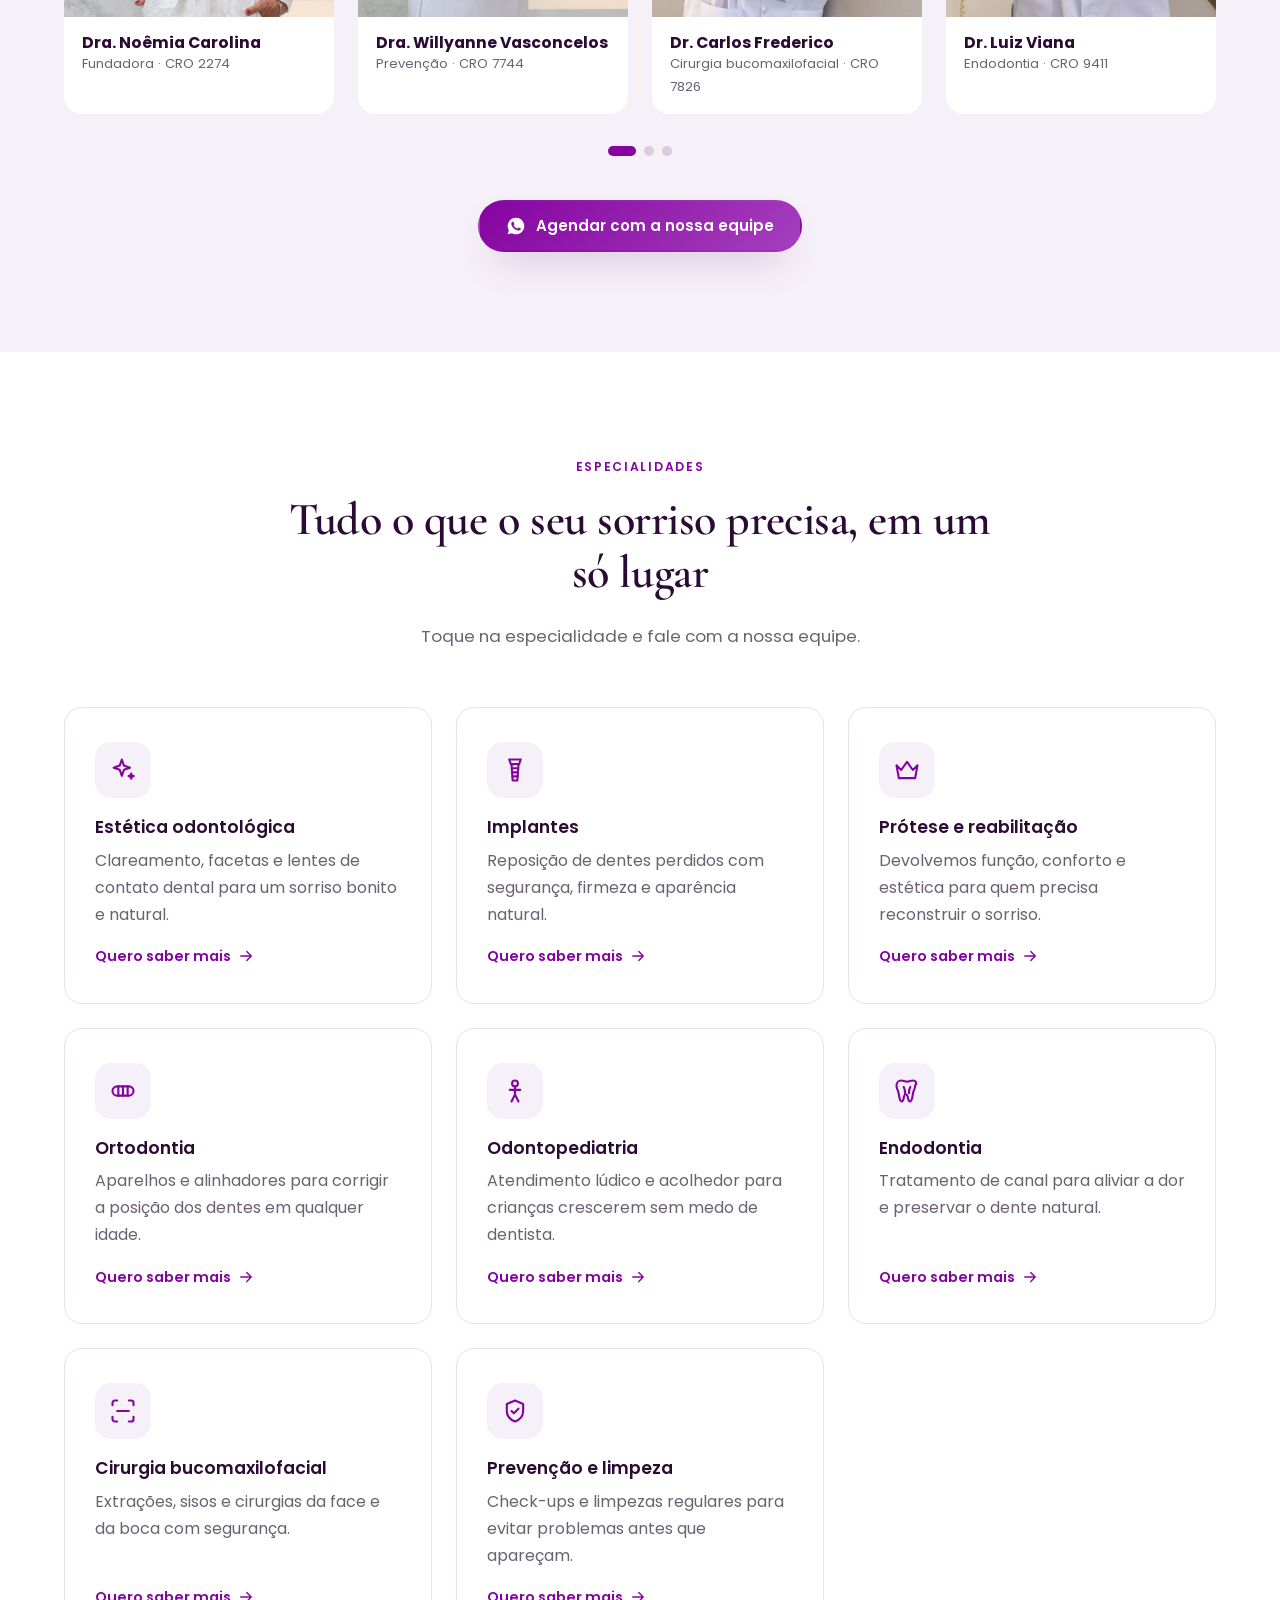
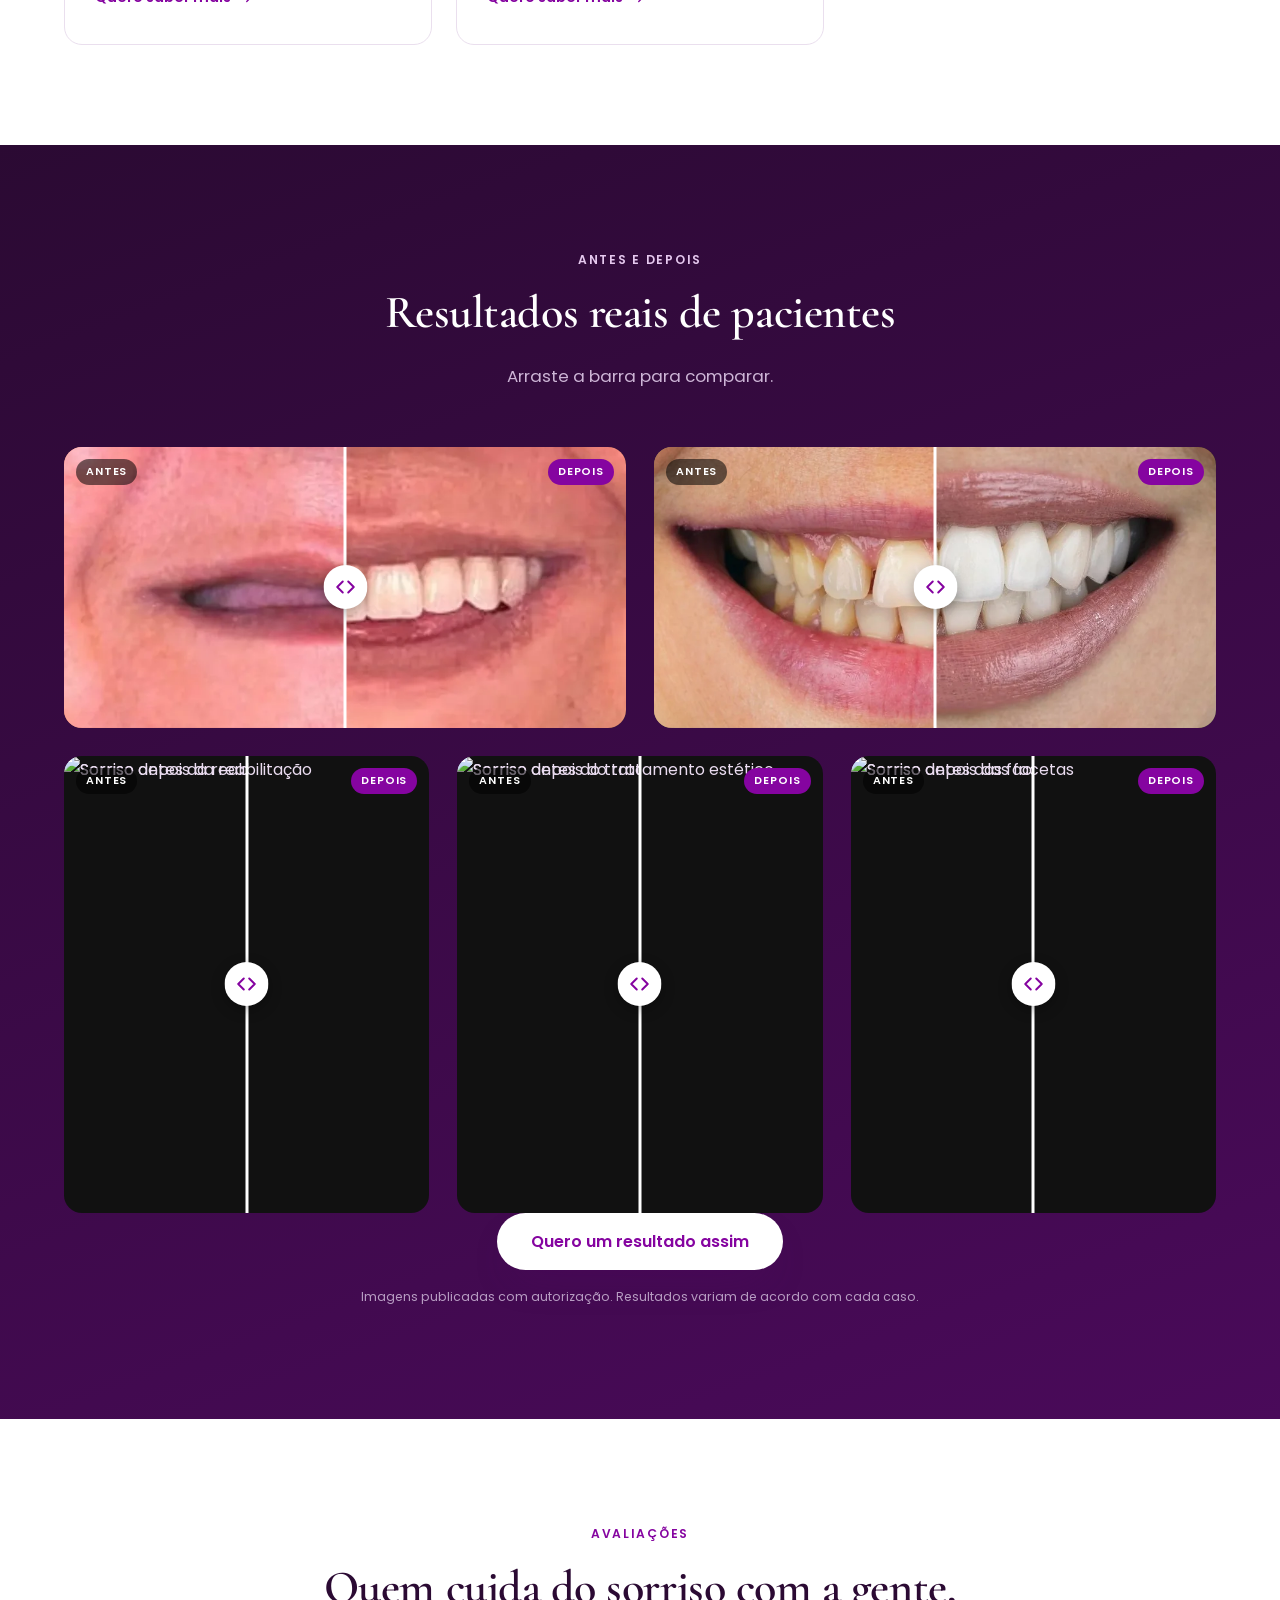
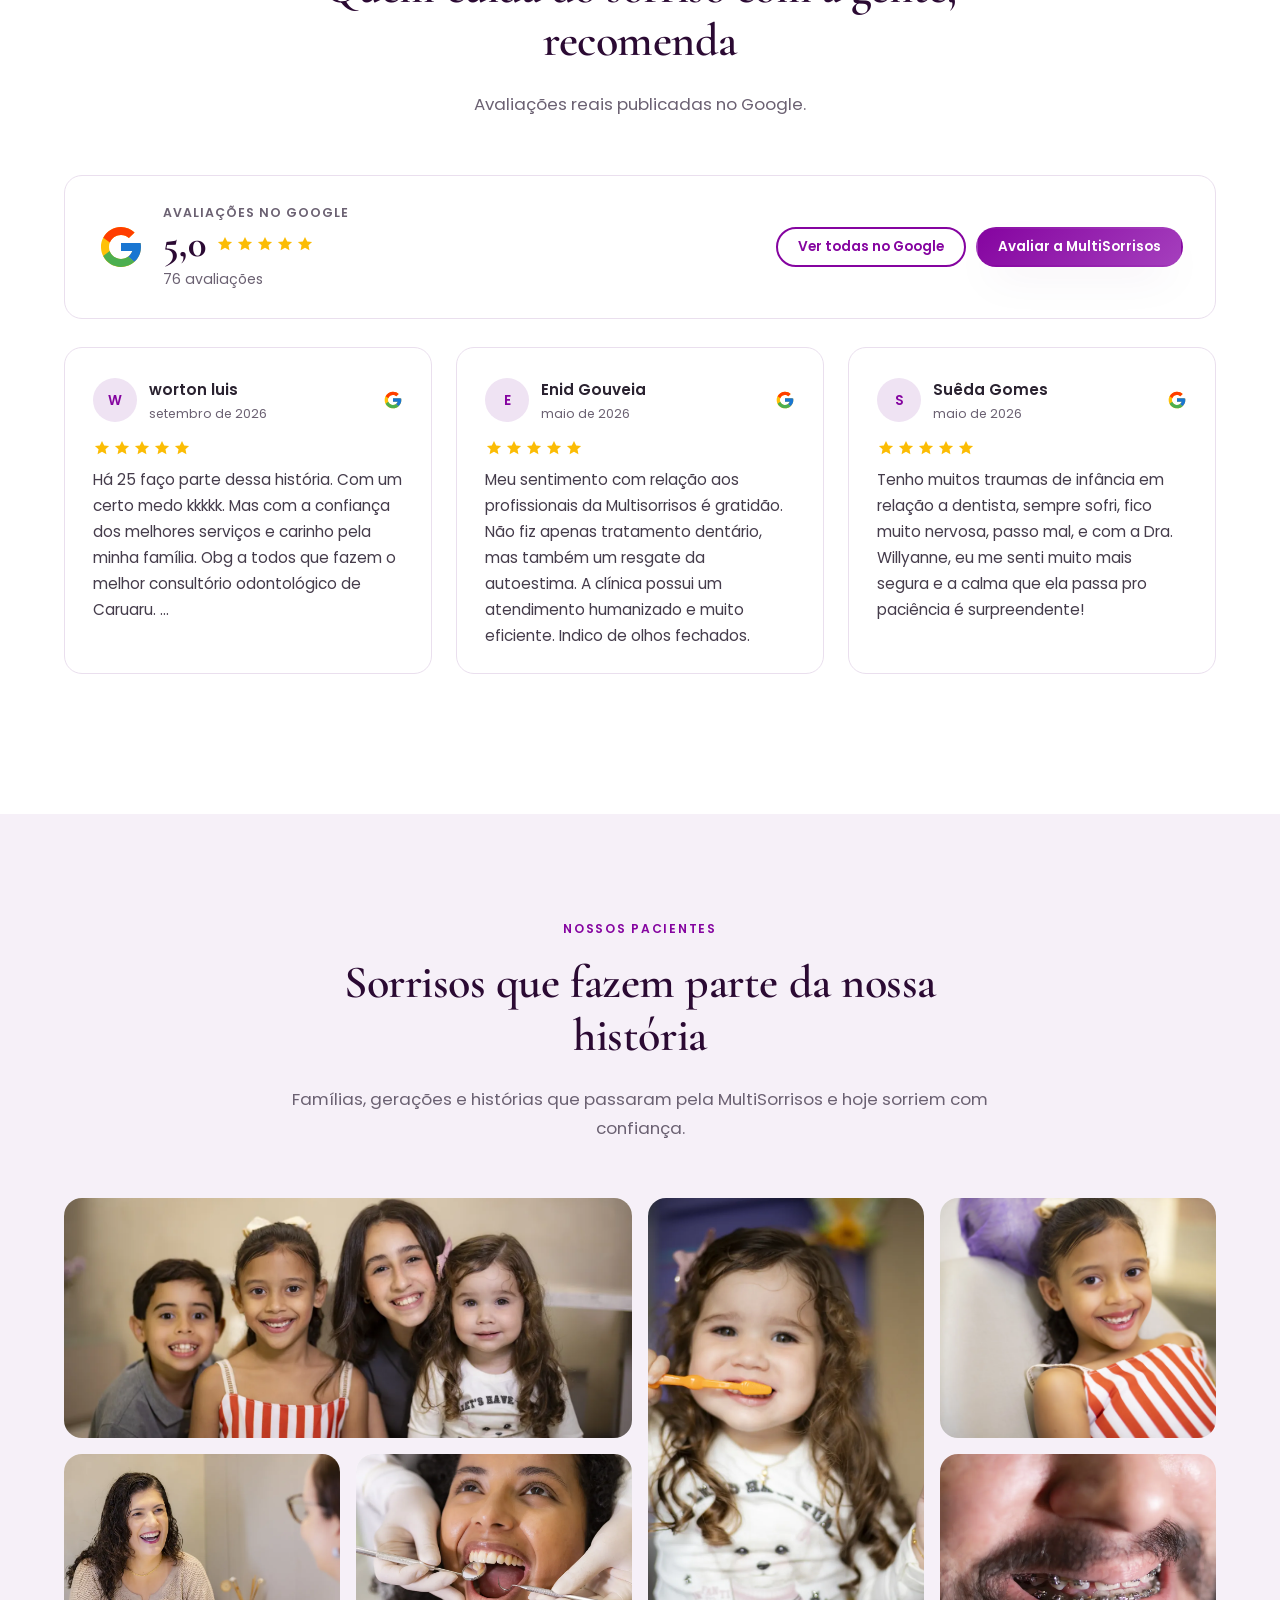
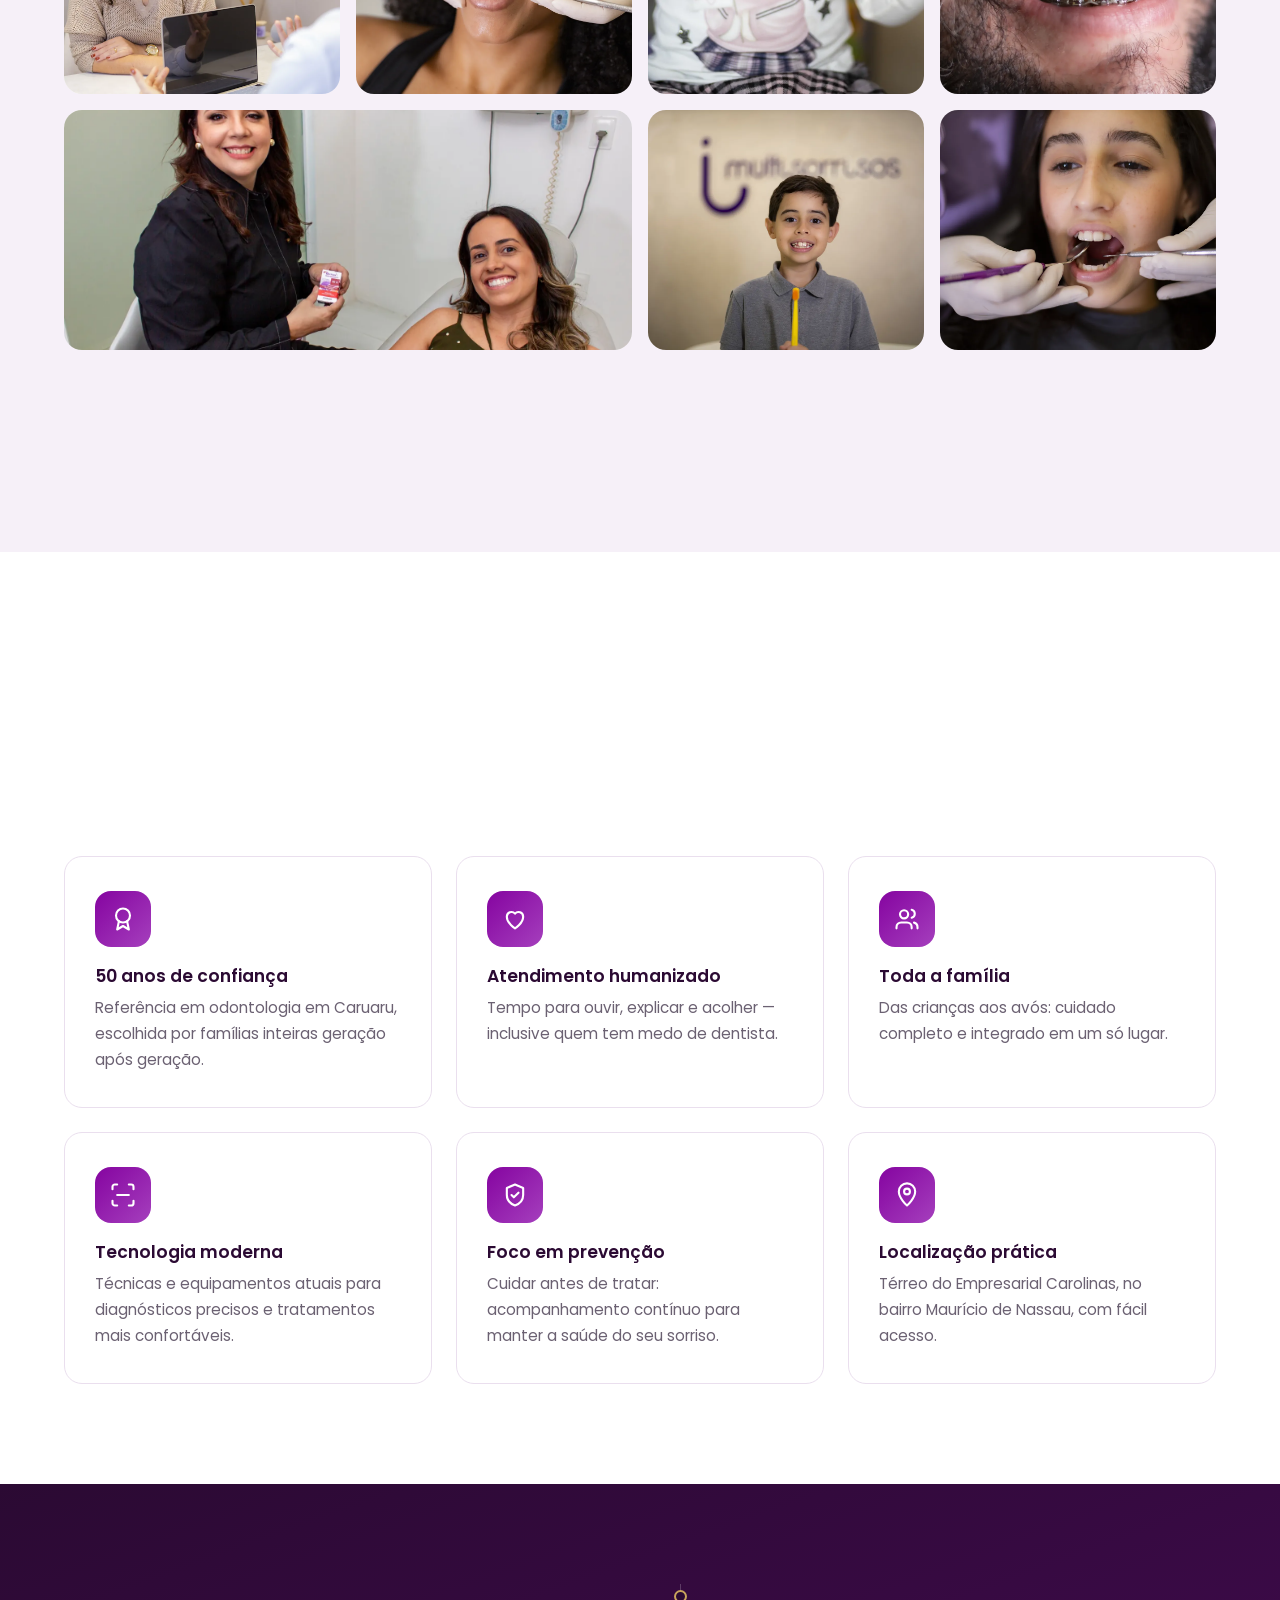
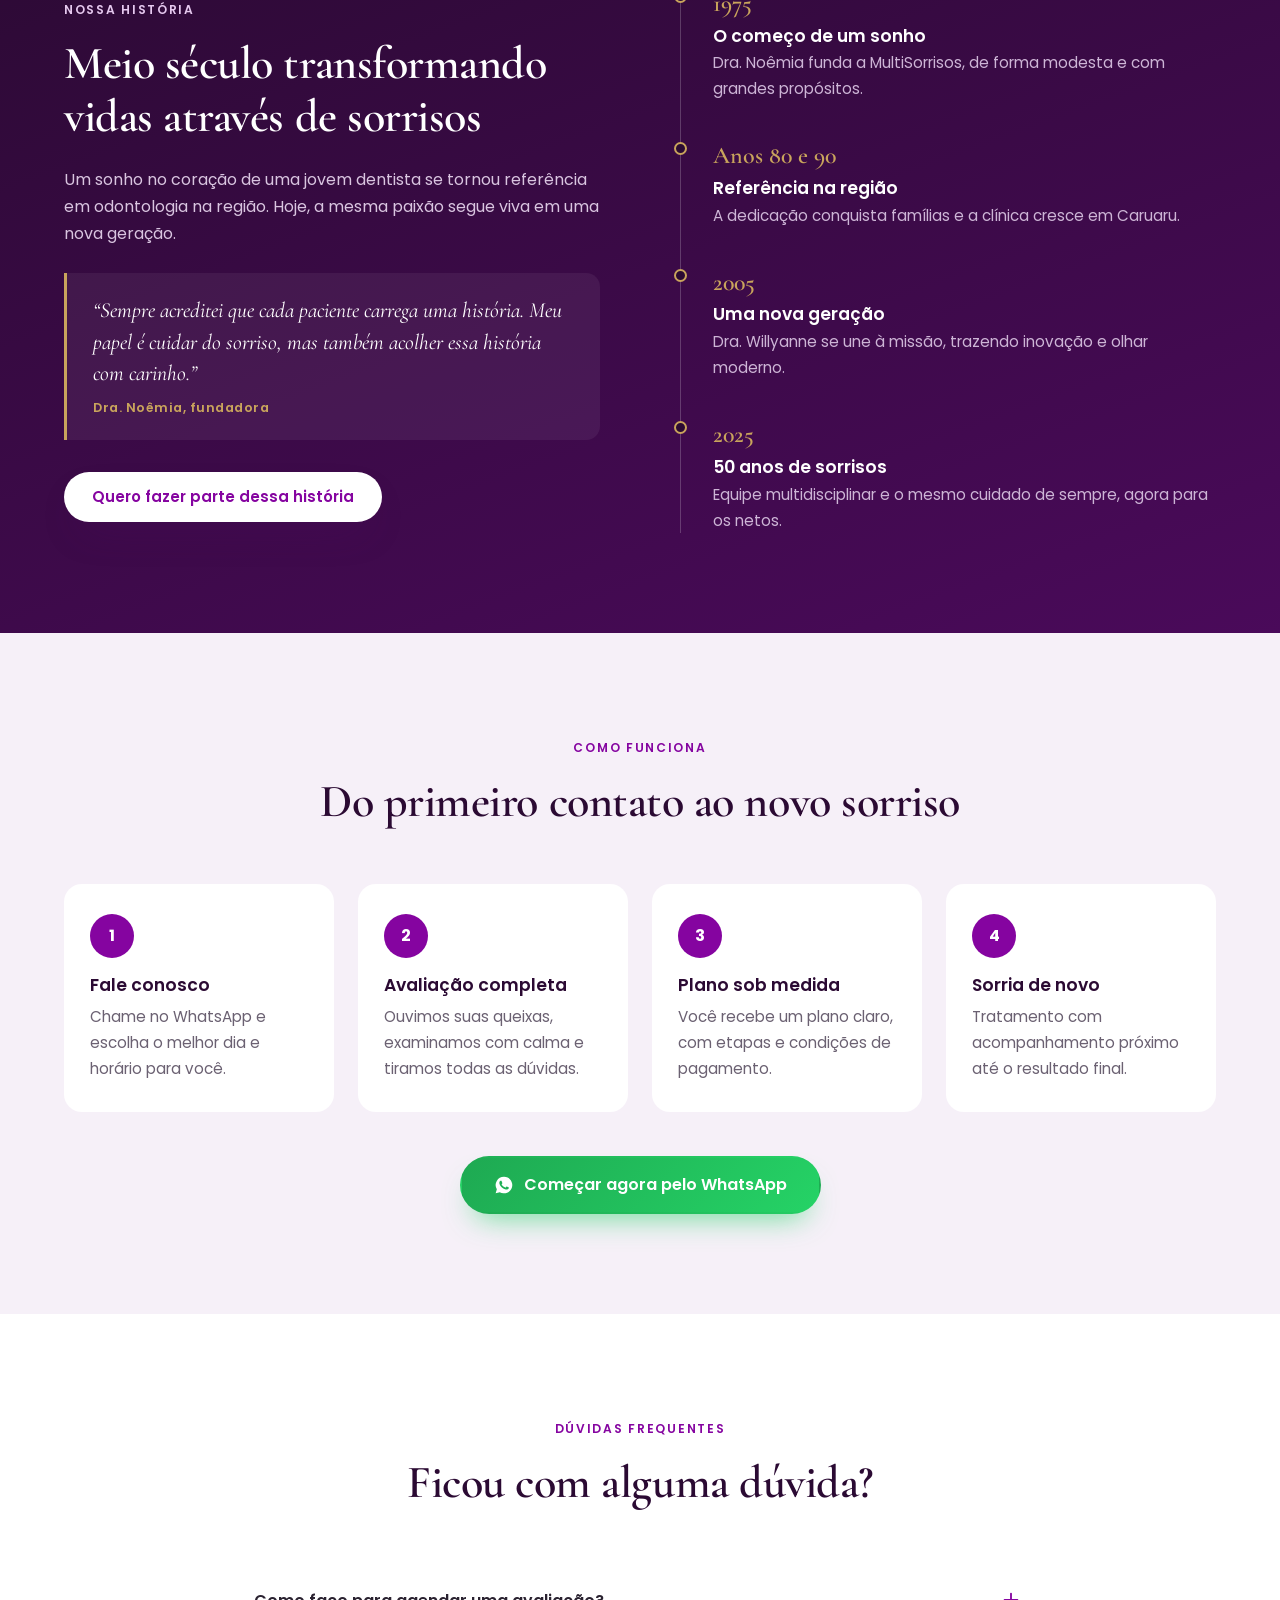
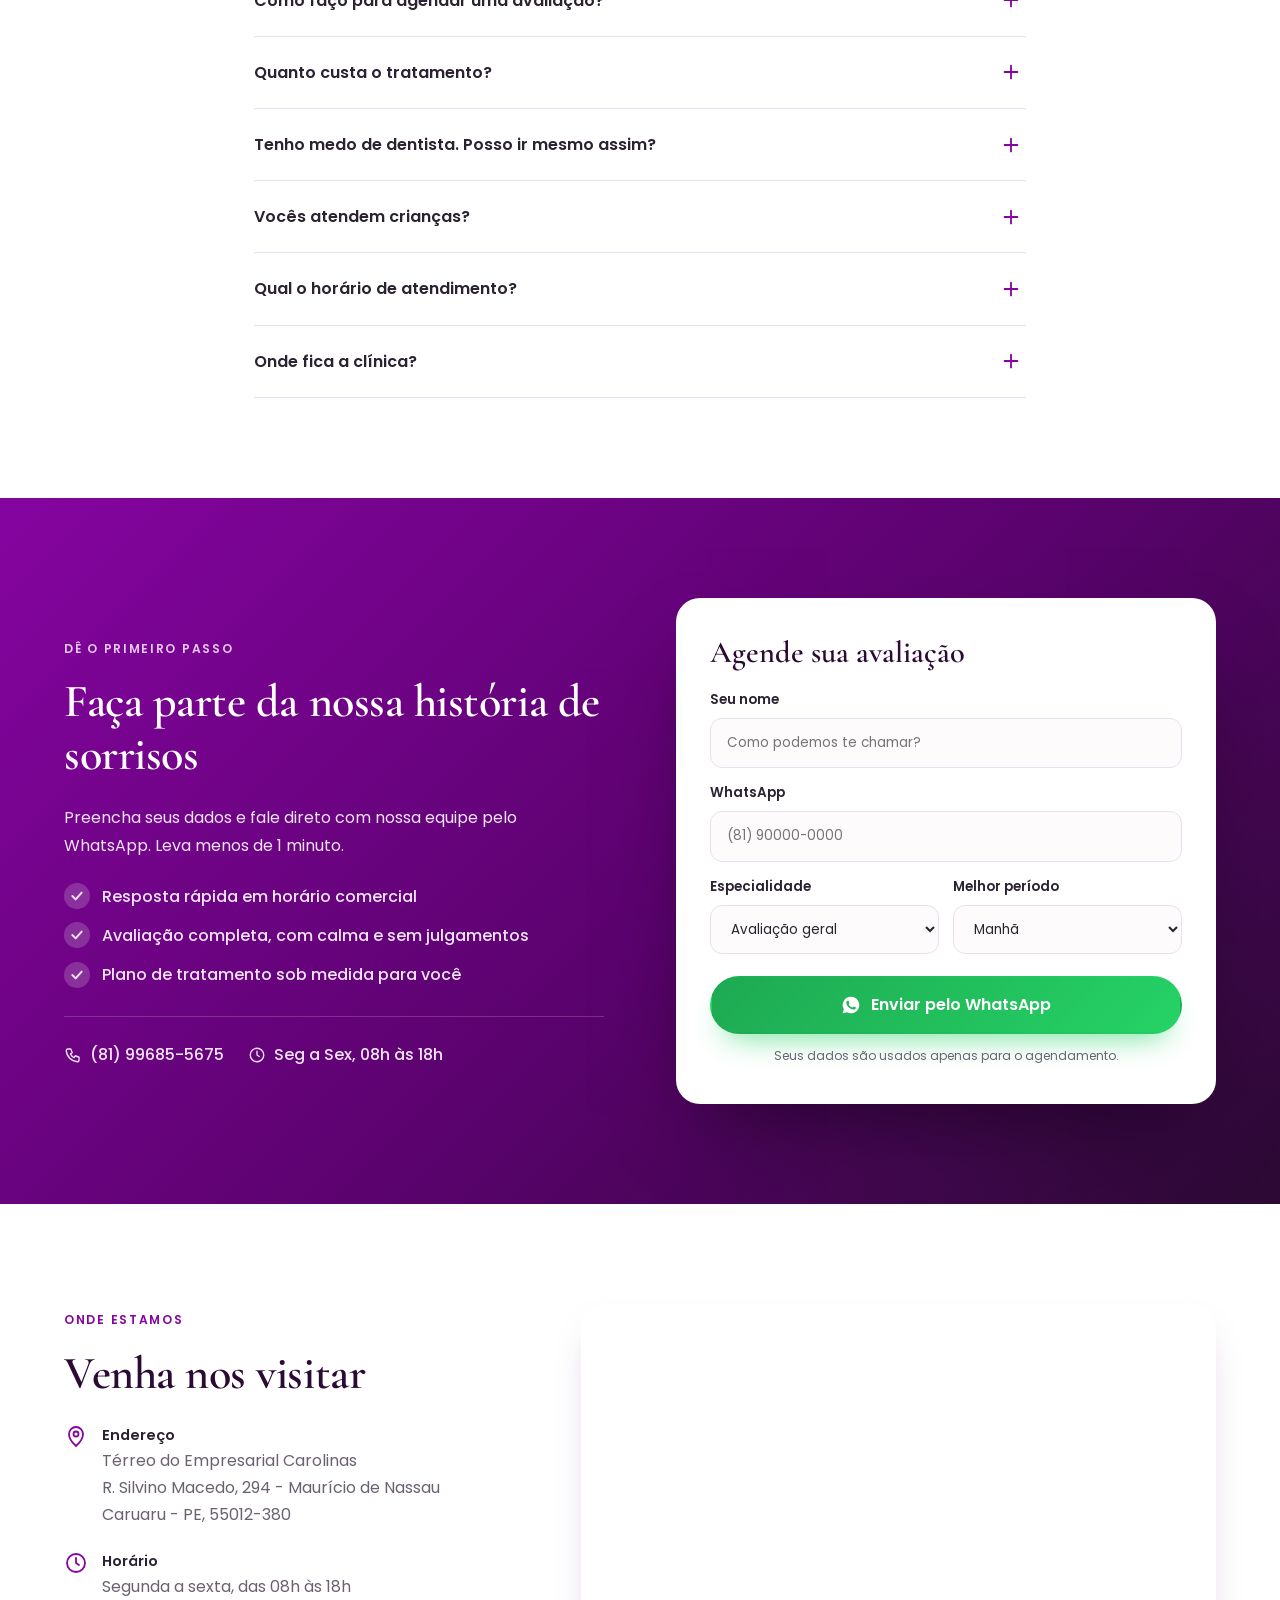
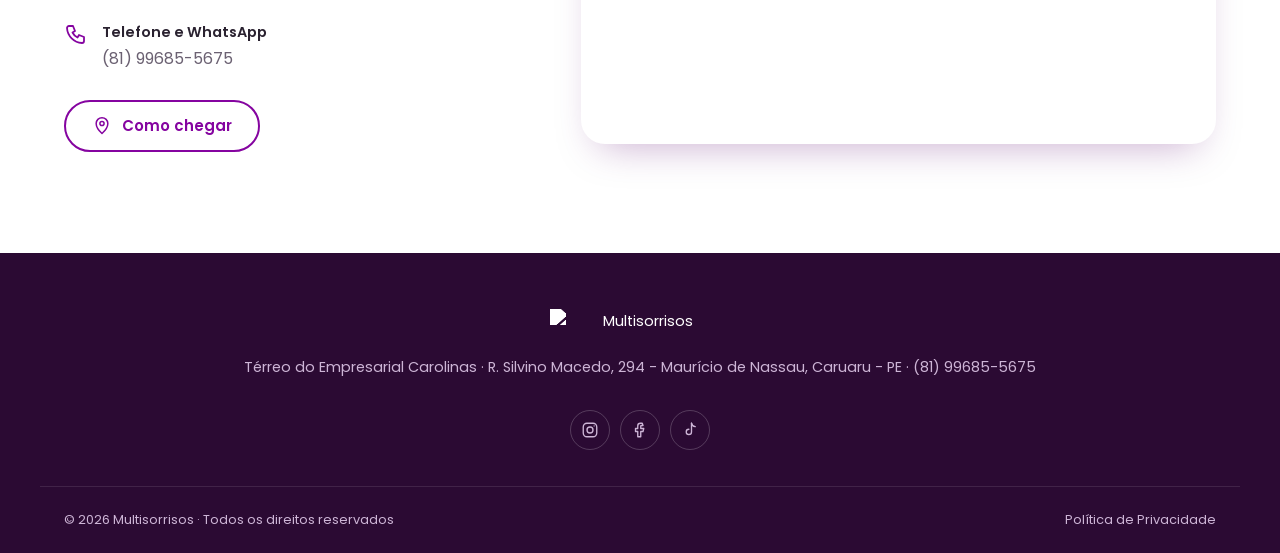
==== commit 0fb36271: "Fotos próprias do Dr. Carlos Frederico e do Dr. Luiz Viana - Usa as fotos originais dos dois, sem o " ====
--- a/index.html
+++ b/index.html
@@ -75,7 +75,7 @@
 <section class="hero" id="topo">
   <div class="container hero__grid">
     <div class="hero__content reveal">
-      <span class="eyebrow"><svg class="icon icon--xs" viewBox="0 0 24 24" fill="none" stroke="currentColor" stroke-width="1.8" stroke-linecap="round" stroke-linejoin="round" aria-hidden="true"><path d="M11 3l1.8 5.2L18 10l-5.2 1.8L11 17l-1.8-5.2L4 10l5.2-1.8Z"/><path d="M19 15l.6 1.6 1.6.6-1.6.6-.6 1.6-.6-1.6-1.6-.6 1.6-.6Z"/></svg>50 anos cuidando de sorrisos em Caruaru</span>
+      <span class="eyebrow">50 anos cuidando de sorrisos em Caruaru</span>
       <h1>O sorriso que você merece, com o cuidado de quem <em>atravessa gerações</em></h1>
       <p class="hero__lead">Estética, implantes, ortodontia e cuidado para toda a família em uma clínica que conhece você pelo nome. Agende sua avaliação e receba um plano feito para a sua realidade.</p>
       <div class="hero__actions">
@@ -168,8 +168,8 @@
       <div class="team" data-carousel-track tabindex="0">
         <figure class="member"><img src="assets/equipe/dra-noemia.webp" alt="Dra. Noêmia Carolina" loading="lazy" width="900" height="1260" class="member__img--top"><figcaption><strong>Dra. Noêmia Carolina</strong><span>Fundadora · CRO 2274</span></figcaption></figure>
         <figure class="member"><img src="assets/equipe/dra-willyanne.webp" alt="Dra. Willyanne Vasconcelos" loading="lazy" width="900" height="1260" class="member__img--top"><figcaption><strong>Dra. Willyanne Vasconcelos</strong><span>Prevenção · CRO 7744</span></figcaption></figure>
-        <figure class="member"><img src="https://multisorrisoscaruaru.com.br/wp-content/uploads/2025/12/1-3.png" alt="Dr. Carlos Frederico" loading="lazy"><figcaption><strong>Dr. Carlos Frederico</strong><span>Cirurgia bucomaxilofacial · CRO 7826</span></figcaption></figure>
-        <figure class="member"><img src="https://multisorrisoscaruaru.com.br/wp-content/uploads/2025/12/2-3.png" alt="Dr. Luiz Viana" loading="lazy"><figcaption><strong>Dr. Luiz Viana</strong><span>Endodontia · CRO 9411</span></figcaption></figure>
+        <figure class="member"><img src="assets/equipe/dr-carlos-frederico.webp" alt="Dr. Carlos Frederico" loading="lazy" width="800" height="1000"><figcaption><strong>Dr. Carlos Frederico</strong><span>Cirurgia bucomaxilofacial · CRO 7826</span></figcaption></figure>
+        <figure class="member"><img src="assets/equipe/dr-luiz-viana.webp" alt="Dr. Luiz Viana" loading="lazy" width="800" height="1000"><figcaption><strong>Dr. Luiz Viana</strong><span>Endodontia · CRO 9411</span></figcaption></figure>
         <figure class="member"><img src="assets/equipe/dr-bruno-clerot.webp" alt="Dr. Bruno Clerot" loading="lazy" width="800" height="1200" class="member__img--top"><figcaption><strong>Dr. Bruno Clerot</strong><span>Prótese dentária · CRO 15768-IS</span></figcaption></figure>
         <figure class="member"><img src="assets/equipe/dra-iolanda.webp" alt="Dra. Iolanda" loading="lazy" width="800" height="1000"><figcaption><strong>Dra. Iolanda</strong><span>Ortodontia · CRO 15030</span></figcaption></figure>
       </div>
